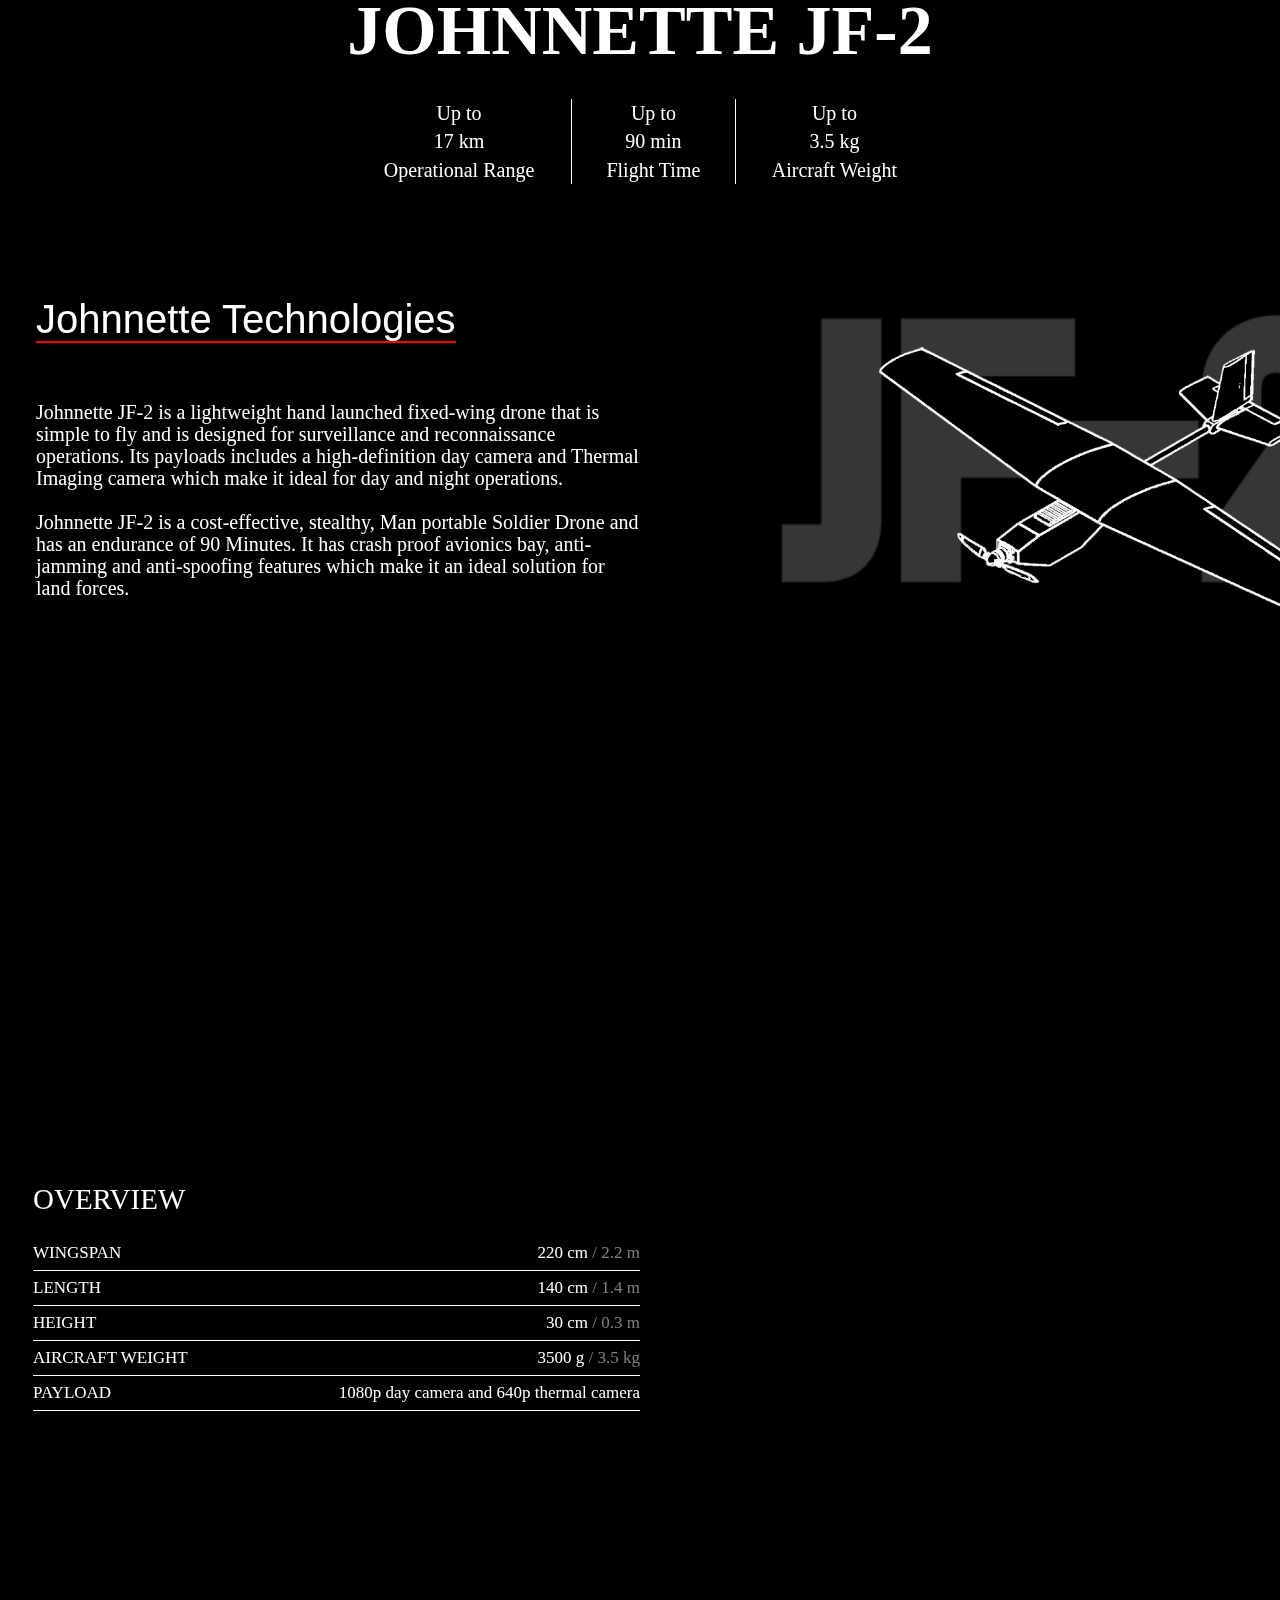
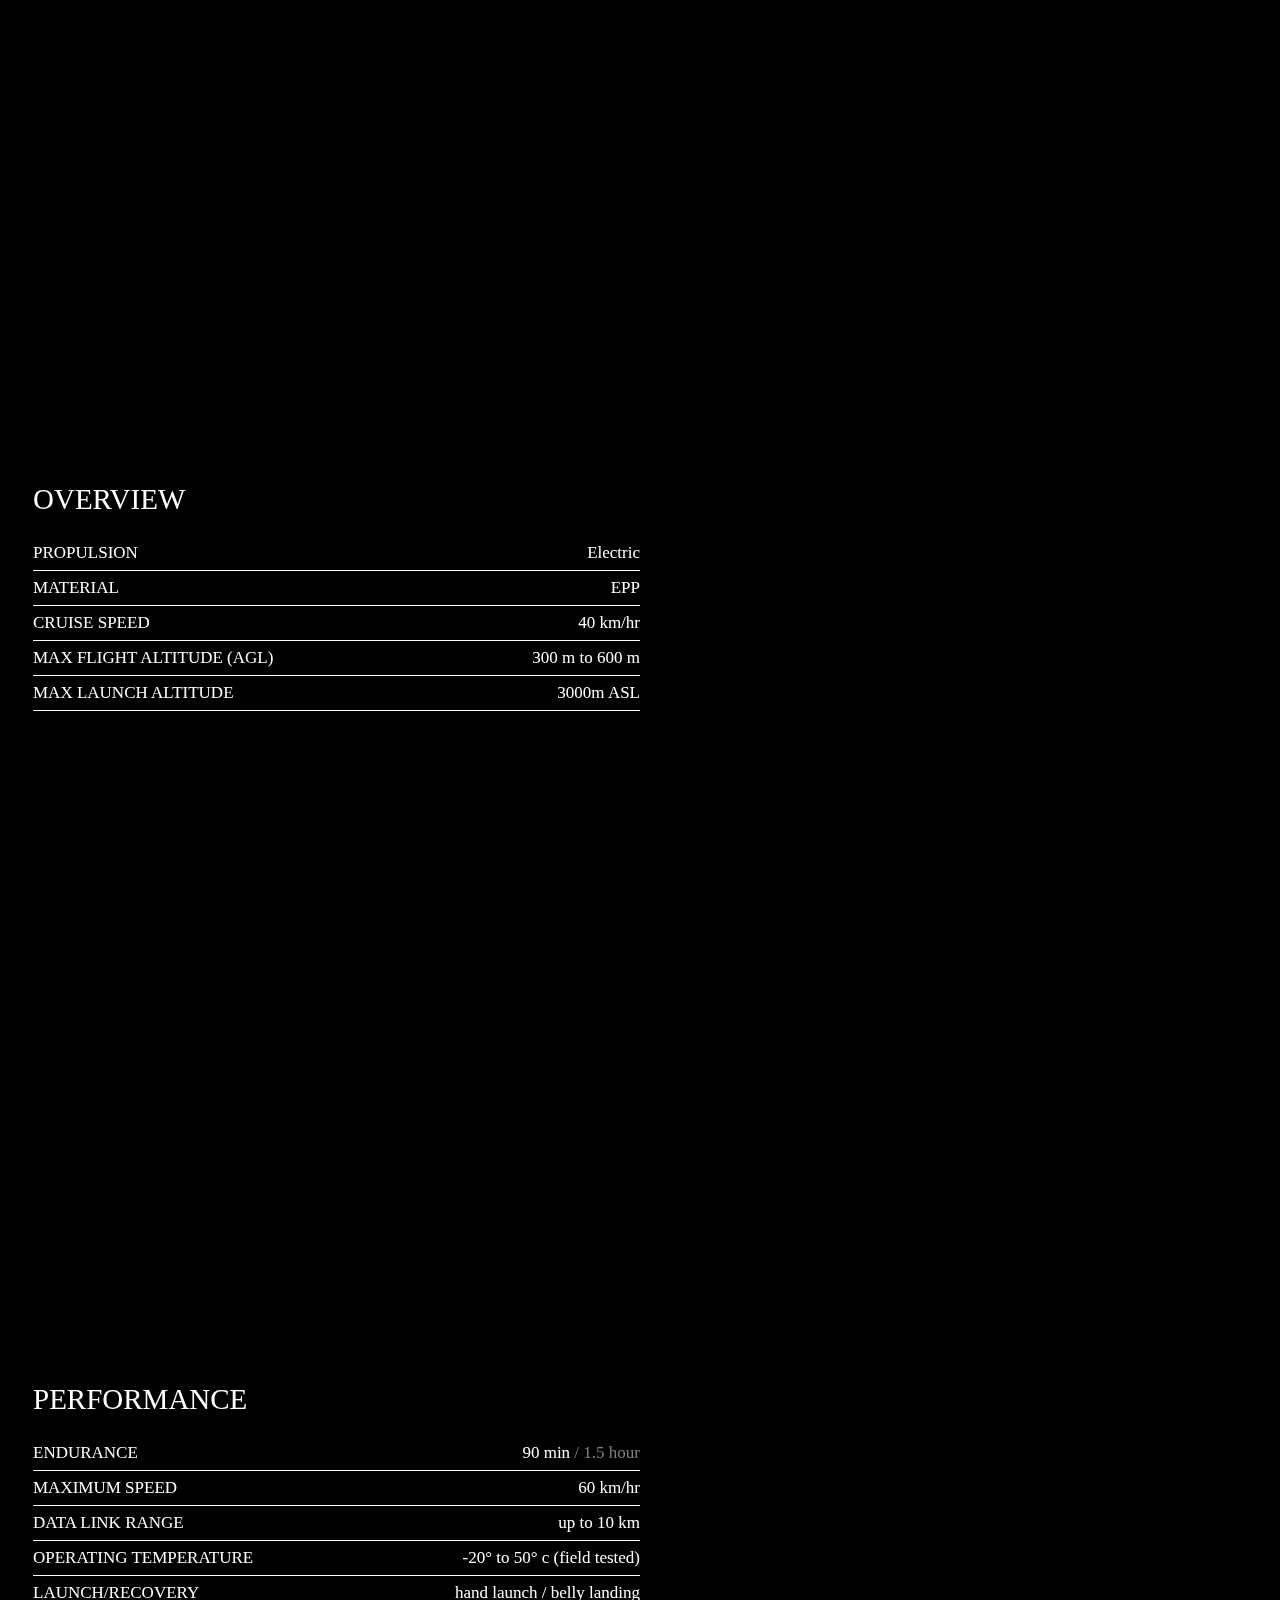
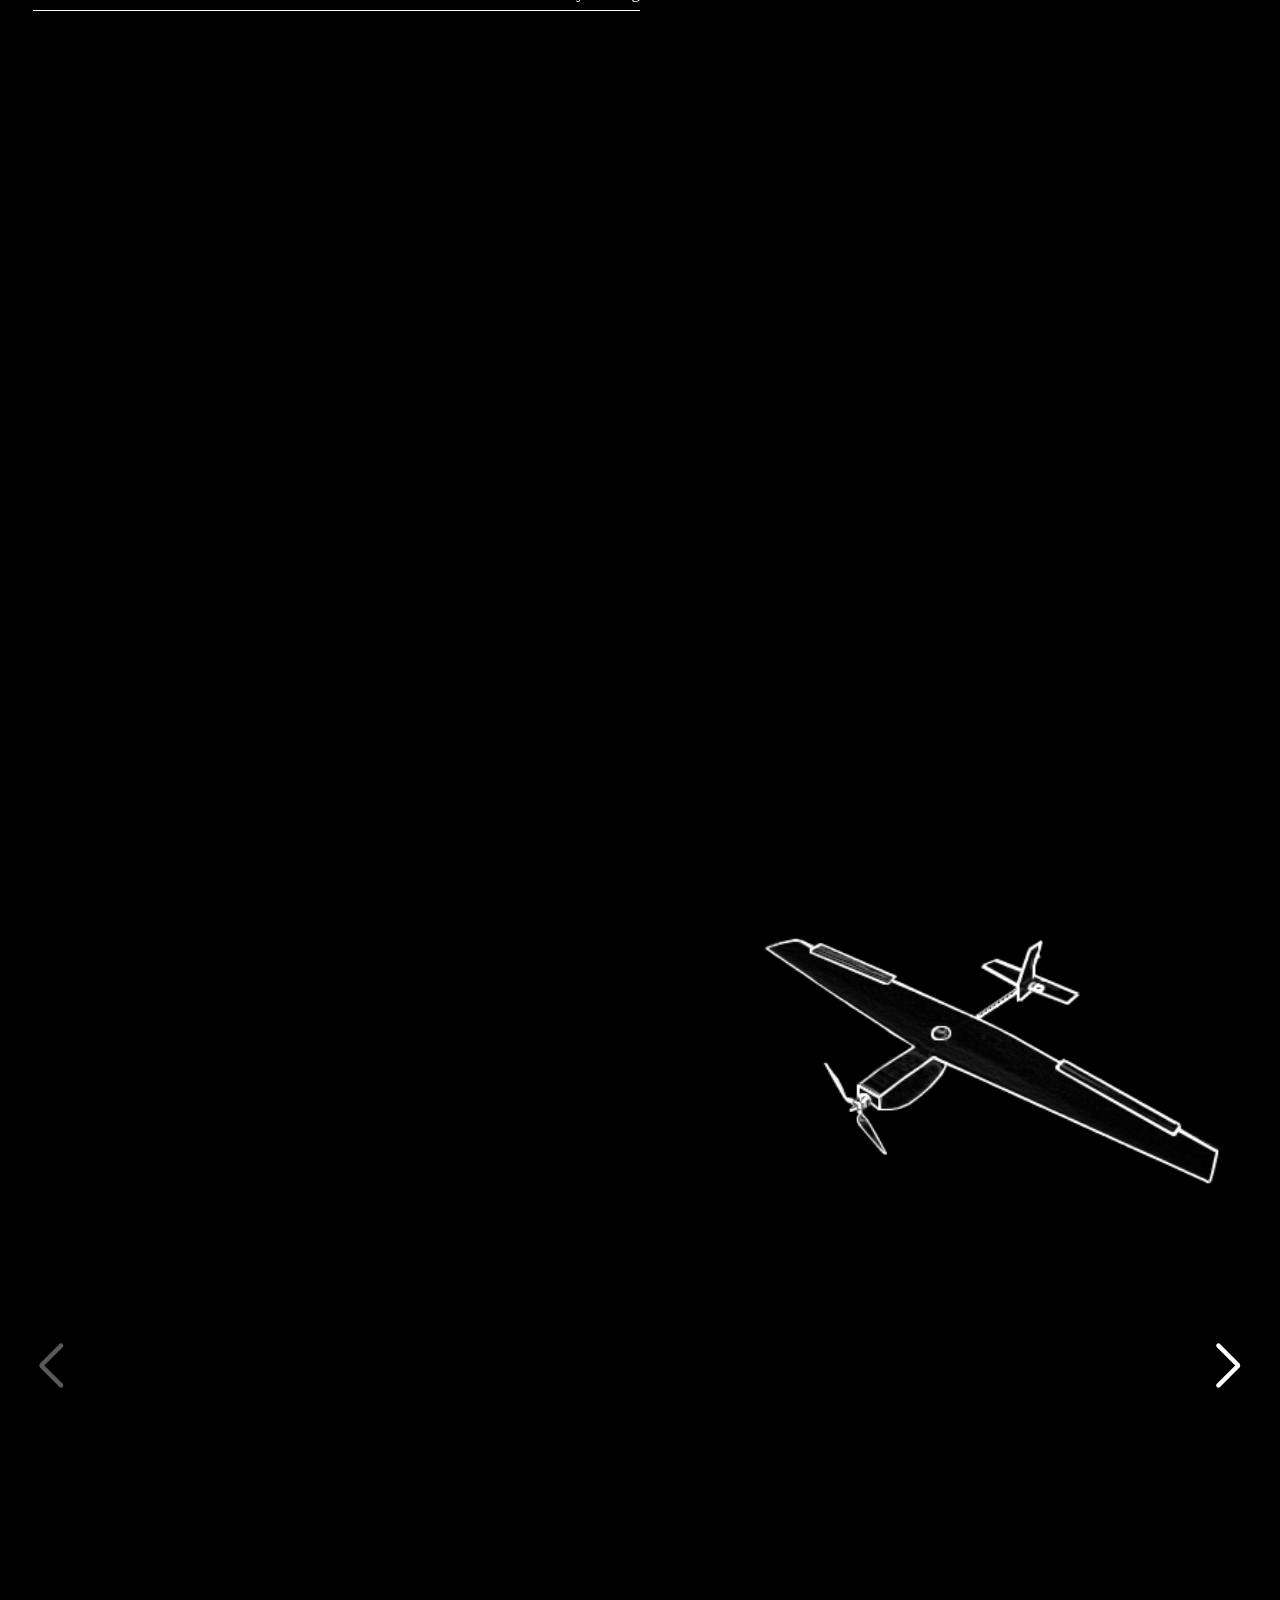
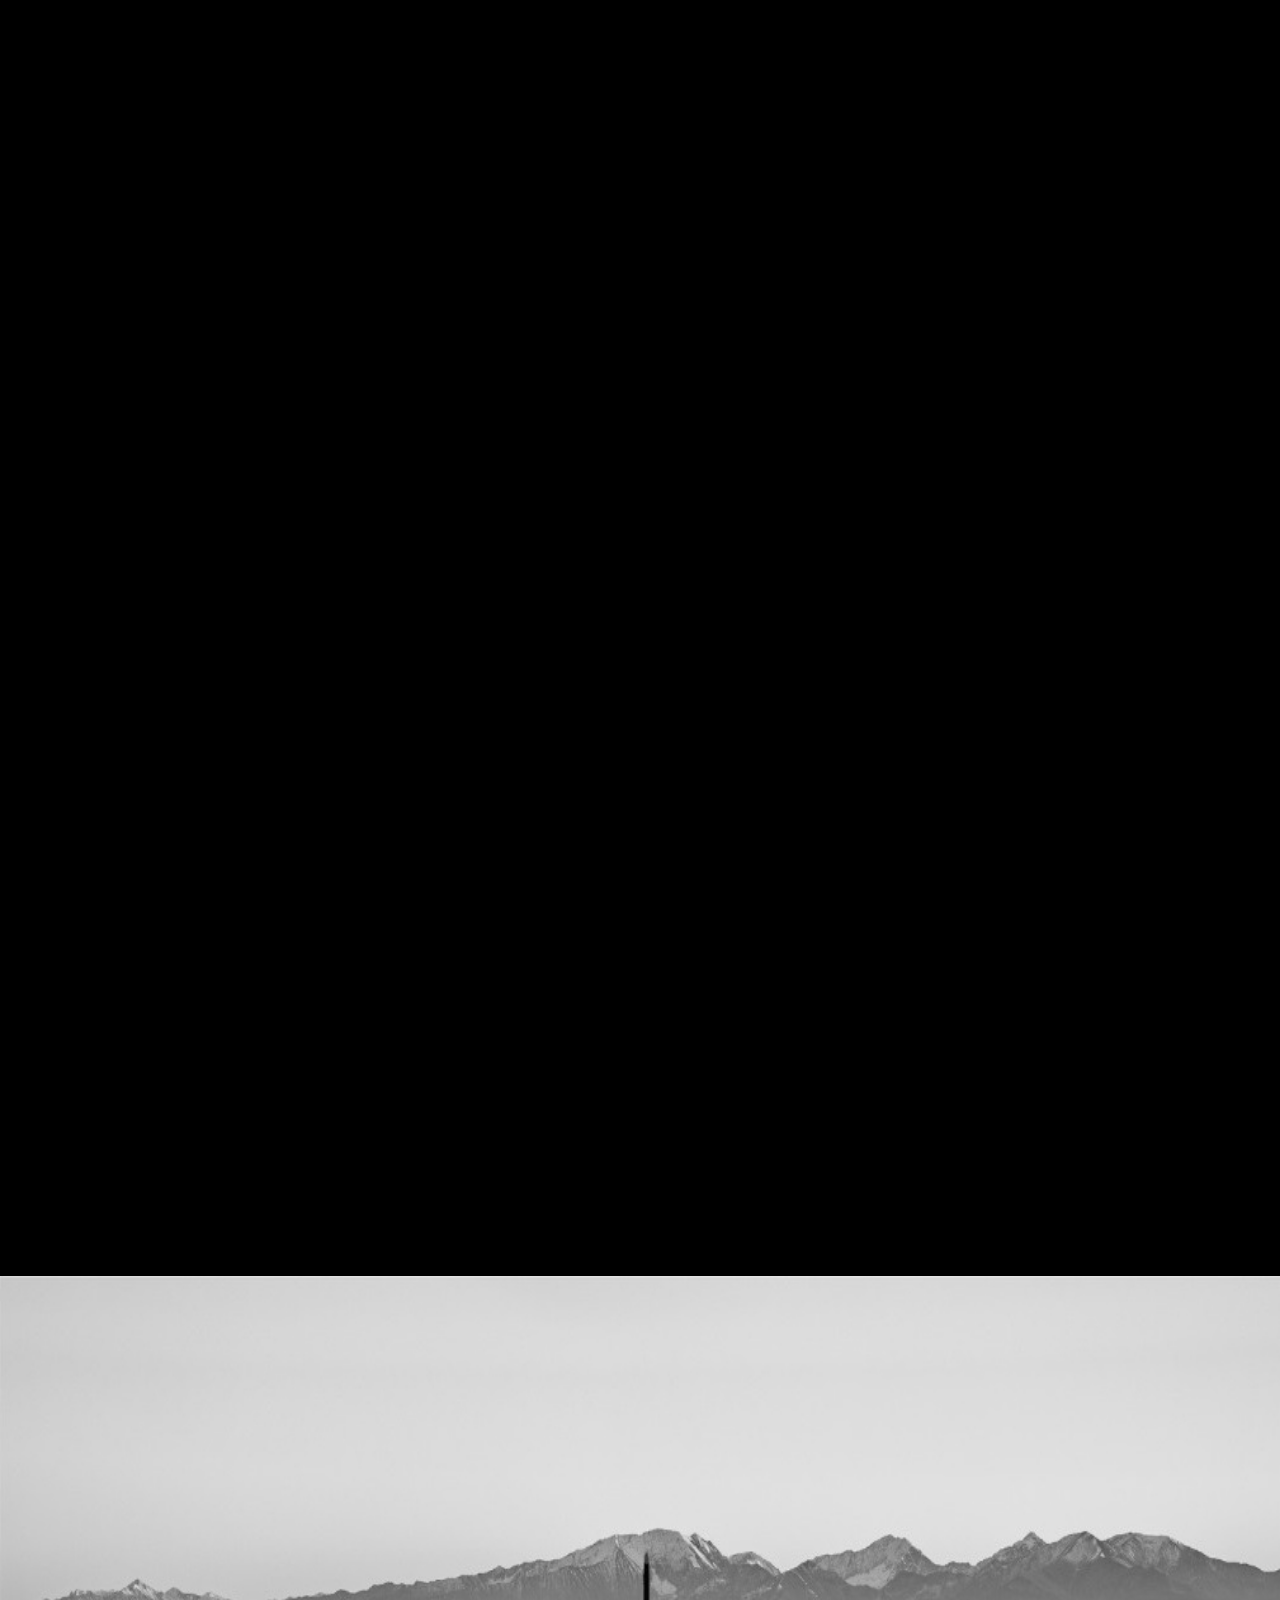
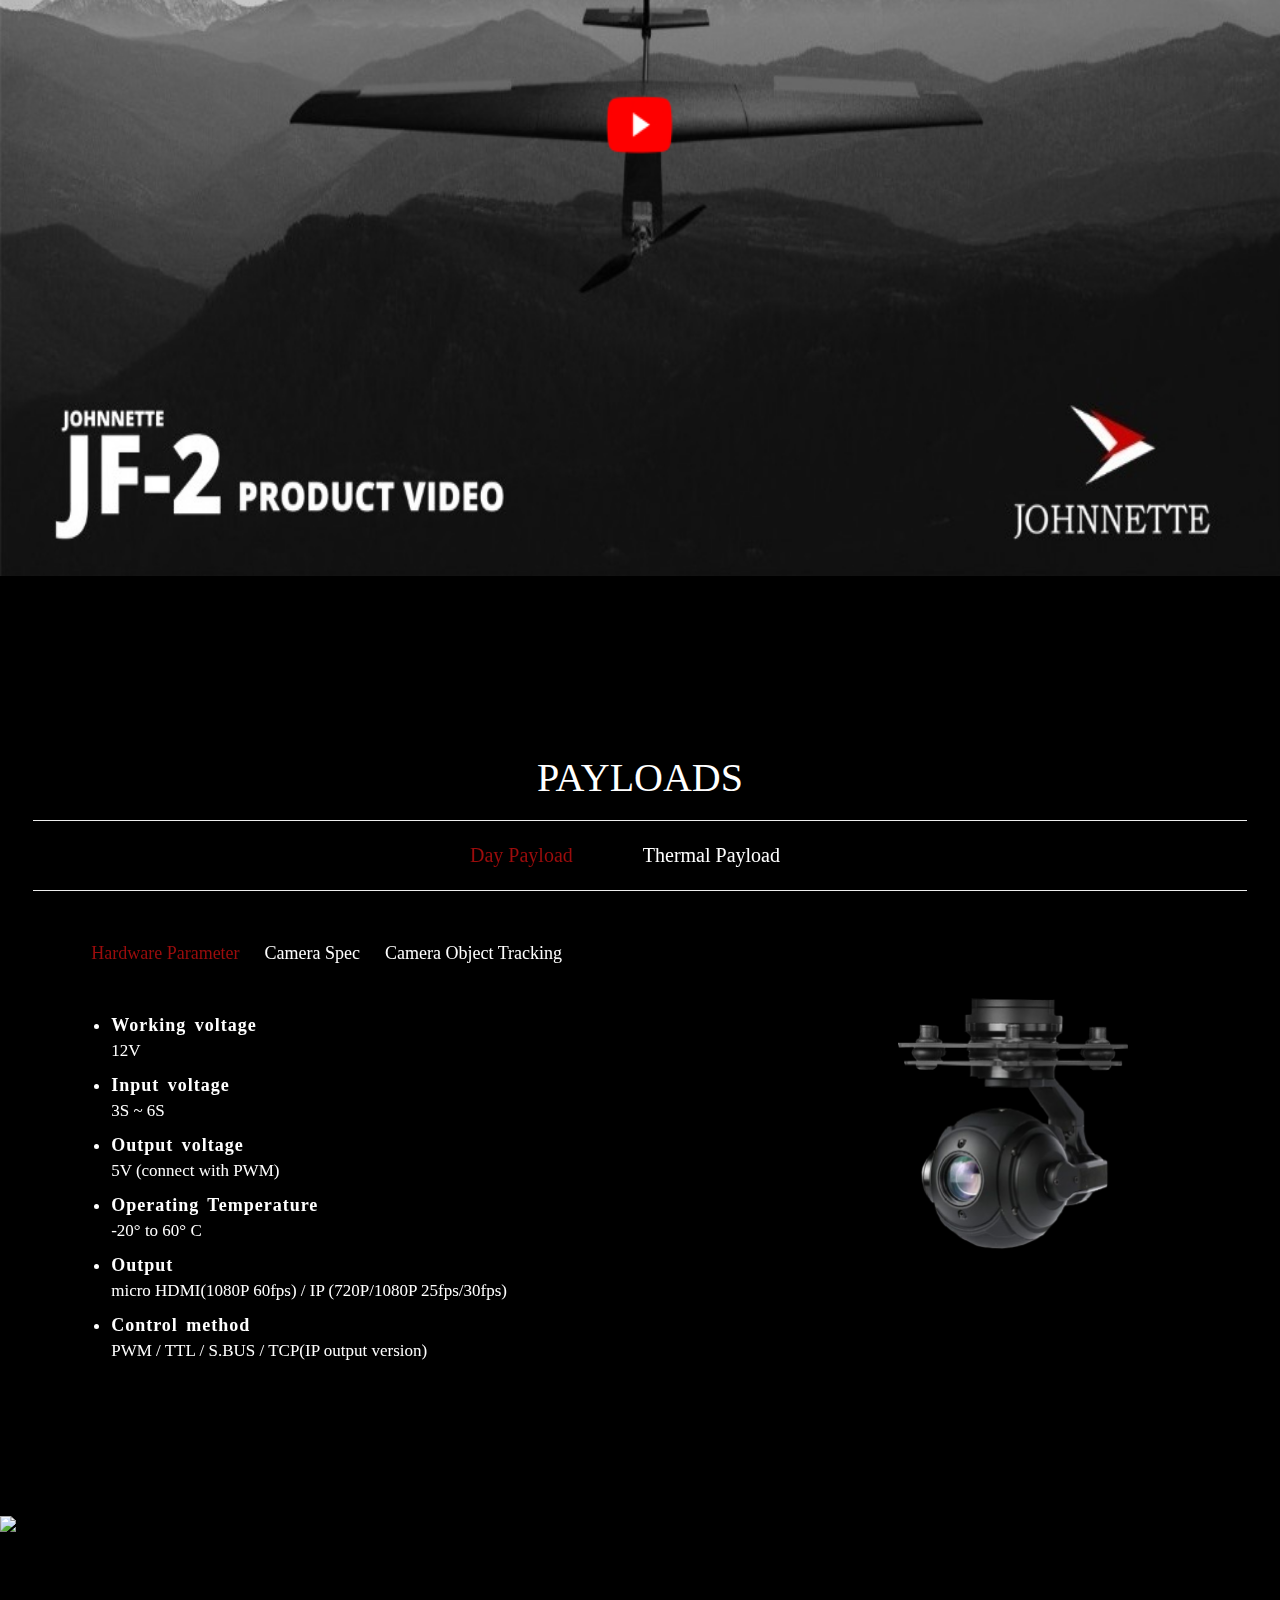
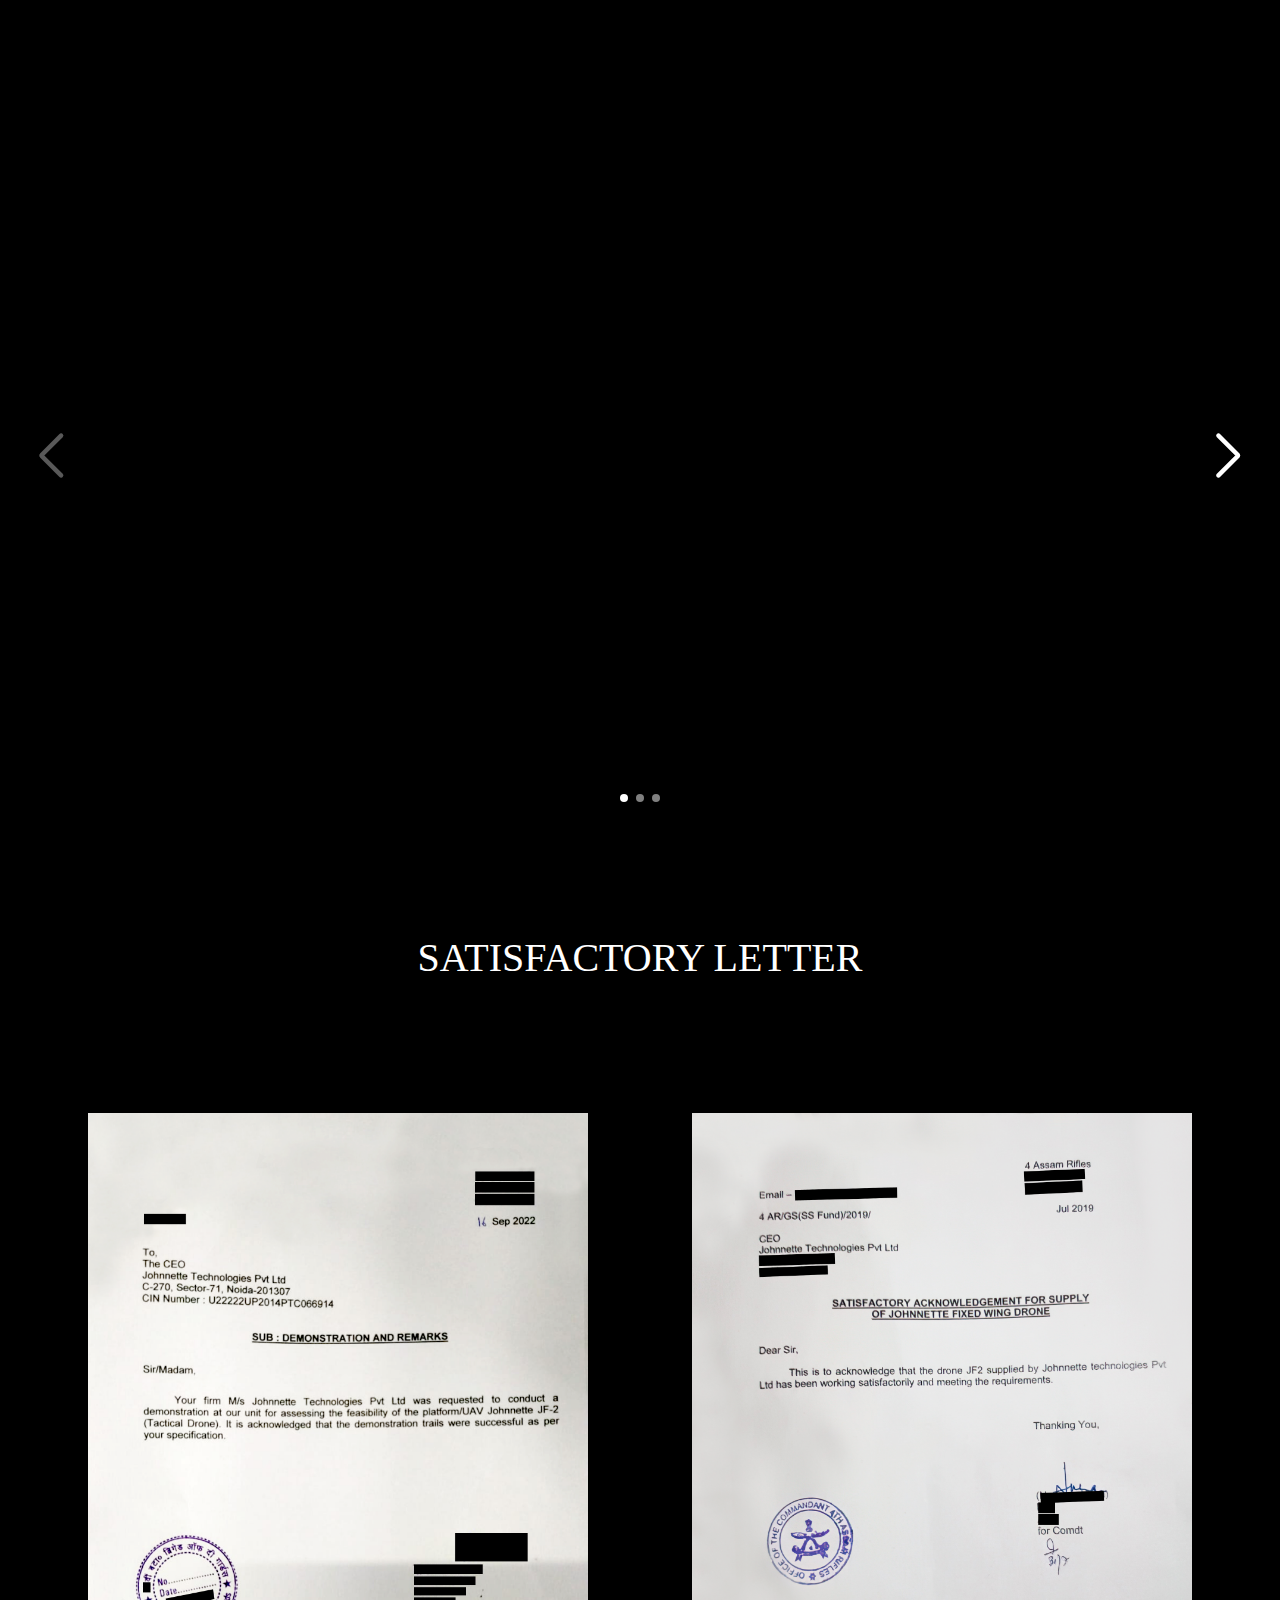
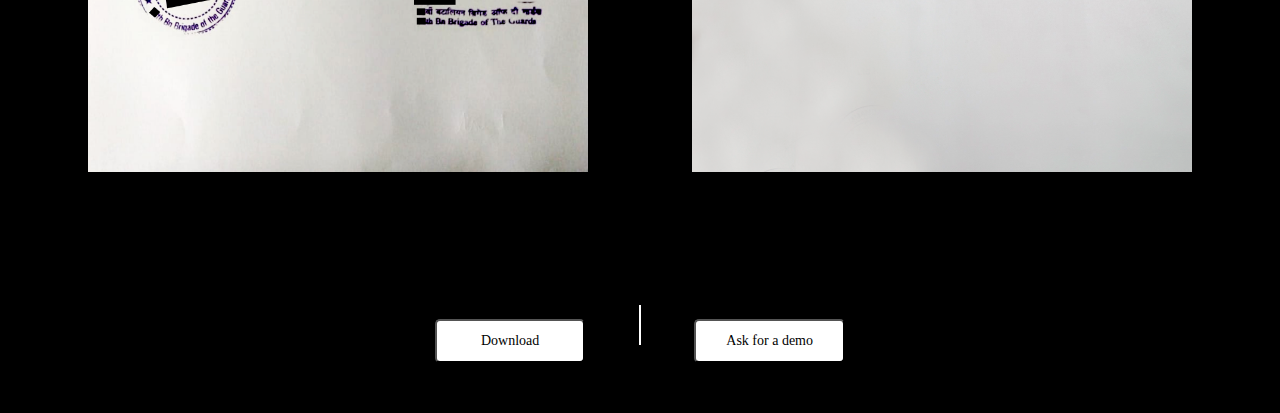
==== index.html @ 4336cba9 "Add files via upload" ====
<!DOCTYPE html>
<html lang="en">

<head>

    <!-- Google tag (gtag.js) -->
    <script async src="https://www.googletagmanager.com/gtag/js?id=UA-248379699-1"></script>
    <script>
        window.dataLayer = window.dataLayer || [];

        function gtag() {
            dataLayer.push(arguments);
        }
        gtag('js', new Date());

        gtag('config', 'UA-248379699-1');
    </script>


    <meta charset="UTF-8">
    <meta http-equiv="X-UA-Compatible" content="IE=edge">
    <meta name="viewport" content="width=device-width, initial-scale=1.0">
    <title>JOHNNETTE JF-2 | Johnnette Technologies</title>
    <meta name="keywords" content="unmanned aerial vehicle, johnnette jf-2, drones, fixed-wing drone, tharmal camera drone, day-night camera drone, long range drone, surveillance and mapping drone, reliable and high quality drones at low cost, drone, Defence, drone for Defence">
    <meta name="description" content="johnnette Technologies manufacturer, unmanned aerial vehicle, fixed-wing drone, mapping drone, surveillance drone, reconnaissance missions, reliable and high quality drones at lower cost that depend on rapid deployment and pinpoint manoeuvrability, its a lightweight drone and simple to operate">
    <link rel="icon" href="img/logo/logo.webp">

    <link href="http://fonts.cdnfonts.com/css/d-din" rel="stylesheet">

    <!-- font awesome cdn link -->
    <!-- fa5-$-css  -->
    <link rel="stylesheet" href="https://use.fontawesome.com/releases/v5.1.1/css/all.css" integrity="sha384-O8whS3fhG2OnA5Kas0Y9l3cfpmYjapjI0E4theH4iuMD+pLhbf6JI0jIMfYcK3yZ" crossorigin="anonymous">

    <!-- CSS only -->
    <link href="https://cdn.jsdelivr.net/npm/bootstrap@5.1.3/dist/css/bootstrap.min.css" rel="stylesheet" integrity="sha384-1BmE4kWBq78iYhFldvKuhfTAU6auU8tT94WrHftjDbrCEXSU1oBoqyl2QvZ6jIW3" crossorigin="anonymous">

    <!-- Latest compiled and minified CSS -->
    <link rel="stylesheet" href="https://maxcdn.bootstrapcdn.com/bootstrap/3.3.7/css/bootstrap.min.css" integrity="sha384-BVYiiSIFeK1dGmJRAkycuHAHRg32OmUcww7on3RYdg4Va+PmSTsz/K68vbdEjh4u" crossorigin="anonymous">

    <!-- Link Swiper's CSS -->
    <link rel="stylesheet" href="https://unpkg.com/swiper/swiper-bundle.min.css" />

    <!-- custom css file link -->
    <link rel="stylesheet" href="css/jf2.css">
    <link rel="stylesheet" href="css/header-footer.css">
    <link rel="stylesheet" href="css/contact-form.css">

    <!-- to link header footer -->
    <script src="https://code.jquery.com/jquery-3.3.1.js" integrity="sha256-2Kok7MbOyxpgUVvAk/HJ2jigOSYS2auK4Pfzbm7uH60=" crossorigin="anonymous">
    </script>
    <script>
        $(function() {
            $("#animation").load("jf2-animation/jf2-animation.html")
        });
    </script>
    <!-- <script>
        $(function() {
            $("#header").load("header.html");
            $("#footer").load("footer.html");
        });
    </script> -->

    <!-- Global css for whole page -->
    <style>
        @font-face {
            font-family: "d-din";
            src: url("fonts/D-DIN-Bold.otf");
            src: url("fonts/D-DIN-Italic.otf");
            src: url("fonts/D-DINExp.otf");
            src: url("fonts/D-DINCondensed.otf");
            src: url("fonts/D-DINCondensed-Bold.otf");
            src: url("fonts/D-DINExp-Italic.otf");
            src: url("fonts/D-DIN.otf");
        }
        
        * {
            font-family: 'D-DIN Condensed', sans-serif;
            font-family: 'D-DIN Exp', sans-serif;
            font-family: 'D-DIN', sans-serif;
            font-family: d-din;
        }
    </style>

</head>

<body style="background-color: black;">

    <!--== header link ==-->
    <!-- <div id="header"></div> -->

    <!-- <header class="header show">
        <div class="header_background"></div>
        <div class="inner_header">
            <div id="logo">
                <a href="index.html" class="logo"><img src="img/logo/logo.png" alt="Johnnette Technologies" id="logo-image"></a>
            </div>
            <nav id="navbar1" class="navbar">
                <ul>
                    <li><a class="nav_link" href="jf5.html">JF-5</a></li>
                    <li><a class="nav_link" href="jf2.html">JF-2</a></li>
                    <li><a class="nav_link" href="jm1.html">JM-1</a></li>
                </ul>
            </nav>
            <div class="icons">
                <li style=" margin-top: 13px; margin-right: 30px; z-index: 100; list-style: none;"><a class="nav_link" href="https://www.johnnettestore.com" style="color: white; font-size: 15px;" target="_blank">SHOP</a></li>
                <i class="fas fa-bars" style="width: 10px;" id="menu-bar"></i>
            </div>
        </div>
        <div id="other-informations">
            <nav class="navbar2">
                <ul>
                    <li><a href="jf5.html">JOHNNETTE JF-5</a></li>
                    <li><a href="jf2.html">Johnnette JF-2</a></li>
                    <li><a href="jm1.html">JOHNNETTE JM-1</a></li>
                    <li><a href="drone-training.html">Training</a></li>
                    <li><a href="about.html">About</a></li>
                    <li><a href="blog/blog.html">Blogs</a></li>
                    <li><a href="career.html">Career</a></li>
                    <li><a href="contact.html">Contact</a></li>
                    <li><a href="contact.html#global_reach">Global Reach</a></li>
                    <li><a href="news.html">News and Media</a></li>
                    <li><a href="accolades-and-certifications.html">Accolades and Certifications</a></li>
                    <li><a href="accolades-and-certifications.html#letters">SATISFACTORY LETTERS</a></li>
                </ul>
            </nav>
        </div>
    </header> -->


    <!--== main content start ==-->

    <!--==xxxxxxxxx banner start xxxxxxxxx==-->
    <section style="position:relative; z-index:7888; background: black;">
        <div class="head_banner">
            <video id="background-video" autoplay loop muted poster="#">
                <source src="img/jf2/final/JF2_Clip.mp4" type="video/mp4">
            </video>
            <div class="banner_text">
                <div style="display: flex; flex-direction: column; justify-content: center; align-items: center;">
                    <h1>Johnnette JF-2</h1>
                    <br>
                    <table style="border: none !important;">
                        <thead>
                            <tr style="font-size: 20px">
                                <th style="text-align: center; font-weight: normal; text-transform: none !important;" class="upto">Up to</th>
                                <th style="border-left: 1px solid white; border-right: 1px solid white; text-align: center; font-weight: normal; text-transform: none !important;" class="upto">Up to</th>
                                <th style="text-align: center; font-weight: normal;" class="upto">Up to</th>
                            </tr>
                            <tr style="font-size: 20px">
                                <th style="text-align: center; font-weight: normal; text-transform: none !important;" class="upto_value">17 km</th>
                                <th style="border-left: 1px solid white; border-right: 1px solid white; text-align: center; font-weight: normal; text-transform: none !important;" class="upto_value">90 min</th>
                                <th style="text-align: center; font-weight: normal; text-transform: none !important;" class="upto_value">3.5 kg</th>
                            </tr>
                            <tr style="font-size: 20px">
                                <th style="text-align: center; font-weight: normal; padding: 0 30px; text-transform: none !important;" class="upto">Operational Range</th>
                                <th style="border-left: 1px solid white; border-right: 1px solid white; text-align: center; font-weight: normal; padding: 0 30px; text-transform: none !important;" class="upto">Flight Time</th>
                                <th style="text-align: center; font-weight: normal; padding: 0 30px; text-transform: none !important;" class="upto">Aircraft Weight</th>
                            </tr>
                        </thead>
                    </table>
                </div>
            </div>
        </div>
    </section>
    <!--==xxxxxxxxx banner end xxxxxxxxx==-->

    
    <!-- ================== roll over effect start ======================= -->
    <div class="container-roll-over" style="position: relative; z-index: 5;">
        <h2 class="head-roll hide-text">Johnnette Technologies</h2>
        <!--===================  image1 div starts =========================== -->
        <div class="bgimg-1">
          <div class="left1">
            <p class="johnnette-text1">
                Johnnette JF-2 is a lightweight hand launched fixed-wing drone that is simple to fly and is designed for surveillance and reconnaissance operations. 
                Its payloads includes a high-definition day camera and Thermal Imaging camera which make it ideal for day and night operations.
                <br>
                <br>
                Johnnette JF-2 is a cost-effective, stealthy, Man portable Soldier Drone and has an endurance of 90 Minutes. 
                It has crash proof avionics bay, anti-jamming and anti-spoofing features which make it an ideal solution for land forces.
            </p>
          </div>
          <div class="right"></div>
        </div>
        <!--===================  image1 div ends =========================== -->

        <!--===================  image2 div starts =========================== -->

        <div class="bgimg-2">
            <div class="left2">
                <div class="swiper-slide table_1">
                    <div class="row">
                        <div class="col-md-10 column1">
                            <div class="table_holder bg-image-holder" style="width: 100%;" >
                                <table>
                                    <div class="th">
                                        <h3>
                                            OVERVIEW
                                        </h3>
                                    </div>
                                    <tbody>
                                        <tr class="trow">
                                            <td class="property">Wingspan</td>
                                            <td class="value">220 cm <span class="g_color">/ 2.2 m</span>
                                            </td>
                                        </tr>
                                        <tr class="trow">
                                            <td class="property">Length</td>
                                            <td class="value">140 cm <span class="g_color">/ 1.4 m</span>
                                        </tr>
                                        <tr class="trow">
                                            <td class="property">Height</td>
                                            <td class="value">30 cm <span class="g_color">/ 0.3 m</span>
                                        </tr>
                                        <tr class="trow">
                                            <td class="property">Aircraft Weight</td>
                                            <td class="value">3500 g <span class="g_color">/ 3.5 Kg</span></td>
                                        </tr>
                                        <tr class="trow">
                                            <td class="property">PAYLOAD</td>
                                            <td class="value">1080p Day Camera and 640p Thermal Camera<span class="g_color"></span></td>
                                        </tr>
                                    </tbody>
                                </table>
                            </div>
                        </div>
                    </div>
                </div>
            </div>
            <div class="right"></div>
        </div>
        <!--===================  image2 div ends =========================== -->

        <!--===================  image3 div starts =========================== -->
        <div class="bgimg-3">
            <div class="left3">
                <div class="swiper-slide table_1">
                    <div class="row">
                        <div class="col-md-10 column1">
                            <div class="table_holder bg-image-holder" style="width: 100%;">
                                <table>
                                    <div class="th">
                                        <h3>
                                            OVERVIEW
                                        </h3>
                                    </div>
                                    <tbody>
                                        <tr class="trow">
                                            <td class="property">Propulsion</td>
                                            <td class="value"><span style="text-transform:capitalize;">Electric</span></td>
                                        </tr>
                                        <tr class="trow">
                                            <td class="property">Material</td>
                                            <td class="value"><span style="text-transform:uppercase;">EPP</span></td>
                                        </tr>
                                        <tr class="trow">
                                            <td class="property">Cruise Speed</td>
                                            <td class="value">40 km/hr</td>
                                        </tr>
                                        <tr class="trow">
                                            <td class="property">Max Flight Altitude (AGL)</td>
                                            <td class="value">300 m to 600 m</td>
                                        </tr>
                                        <tr class="trow">
                                            <td class="property">Max Launch Altitude</td>
                                            <td class="value">3000m <span style="text-transform:uppercase;">ASL</span></td>
                                        </tr>
                                    </tbody>
                                </table>
                            </div>
                        </div>
                    </div>
                </div>
            </div>
            <div class="right"></div>
        </div>
        <!--===================  image3 div ends ============================= -->

        <!--===================  image4 div starts =========================== -->
        <div class="bgimg-4">
            <div class="left4">
                <div class="swiper-slide table_2">
                    <div class="row" >
                        <div class="col-md-10 column1">
                            <div class="table_holder bg-image-holder" style="width: 100%;">
                                <table>
                                    <div class="th">
                                        <h3>
                                            PERFORMANCE
                                        </h3>
                                    </div>
                                    <tbody>
                                        <tr class="trow">
                                            <td class="property">Endurance</td>
                                            <td class="value">90 min <span class="g_color">/ 1.5 Hour</span></td>
                                        </tr>
                                        <tr class="trow">
                                            <td class="property">Maximum Speed </td>
                                            <td class="value">60 km/hr<span class="g_color"></span></td>
                                        </tr>
                                        <tr class="trow">
                                            <td class="property">Data Link Range</td>
                                            <td class="value">Up to 10 km </td>
                                        </tr>
                                        <tr class="trow">
                                            <td class="property">Operating Temperature</td>
                                            <td class="value">-20° to 50° C (Field Tested)<span class="g_color"></span>
                                            </td>
                                        </tr>
                                        <tr class="trow">
                                            <td class="property">Launch/Recovery</td>
                                            <td class="value">Hand Launch / Belly Landing<span class="g_color"></span></td>
                                        </tr>
                                    </tbody>
                                </table>
                            </div>
                        </div>
                    </div>
                </div>
            </div>
            <div class="right"></div>
        </div>
        <!--===================  image4 div ends =========================== -->
    </div>
    <!-- ================== roll over effect end ======================= -->



<!-- ===============================  javascript for roll over effect ================================== -->
<script>
    function handleScreenSize_4000(x) {
        if (x.matches) { 
            let distanceFromHeadRollVH;
            if(window.innerWidth > 2000)
            {
                distanceFromHeadRollVH = 13;
            }
            else if (window.innerWidth < 2000 && window.innerWidth >= 1024)
            {
               distanceFromHeadRollVH = 26.5;
               console.log("inner-width",window.innerWidth)
            }
            else if(window.innerWidth < 1024)
            {
                distanceFromHeadRollVH = 34;
            }

            console.log("outer-width",window.outerWidth)
    

            const left2Element = document.querySelector(".left2");
            const left3Element = document.querySelector(".left3");
            const left4Element = document.querySelector(".left4");
            const headRollElement = document.querySelector(".head-roll");
    
            // Scroll position calculation
            const scrollPositionToChange2 = getOffsetTop(left2Element) - distanceFromHeadRollVH;
            const scrollPositionToChange3 = getOffsetTop(left3Element) - distanceFromHeadRollVH;
            const scrollPositionToChange4 = getOffsetTop(left4Element) - distanceFromHeadRollVH;

            console.log("scrollPositionToChange2",scrollPositionToChange2)
            console.log("scrollPositionToChange3",scrollPositionToChange3)
            console.log("scrollPositionToChange4",scrollPositionToChange4)
    
            // It handle every elements scroll position
            const handleScroll = (element, scrollPositionToChange) => {
                window.addEventListener("scroll", () => {
                    const scrollPosition = window.scrollY;
                    if (scrollPosition >= scrollPositionToChange) {
                        element.style.position = "fixed";
                        element.style.top = `${distanceFromHeadRollVH}vh`;
                    } else {
                        element.style.position = "relative";
                        element.style.top = `${distanceFromHeadRollVH}vh`;
                    }
                });
            };
    
            // Attach scroll event handlers to each element
            handleScroll(left2Element, scrollPositionToChange2);
            handleScroll(left3Element, scrollPositionToChange3);
            handleScroll(left4Element, scrollPositionToChange4);
        }
    }
    
    // set Offset top helper function
    function getOffsetTop(element) {
        let offsetTop = 0;
        while (element) {
            offsetTop += element.offsetTop;
            element = element.offsetParent;
        }
        return offsetTop;
    }
    
    var mediaQuery4000px = window.matchMedia("(max-width: 4000px)");

    mediaQuery4000px.addListener(handleScreenSize_4000);
    
    // for initial check of Media query 
    handleScreenSize_4000(mediaQuery4000px);
    
    
</script>

<!-- ===============================  javascript ends for roll over effect ================================== -->

<!--== product slider ==-->
<!--==  image slider ==-->
<div class="main_box" style="background:black; position: relative; z-index:78">
    <div class="main_box_img">
        <div class="image_holder">
            <div class="background_img">
                <div class="b temp_background">
                </div>
                <div class="c slide_container">
                    <div class="swiper mySwiper">
                        <div class="swiper-wrapper">
                            <div class="swiper-slide h_slide3">
                                <div class="row">
                                    <div class="col-md-6 column1">
                                        <div class="table_holder mediaquery-table" style="width: 100%; padding-left: 135px;">
                                            <div class="th">
                                                <h3>
                                                    FEATURES
                                                </h3>
                                            </div>
                                            <div class="list_holder"><br>
                                                <dl>
                                                    <dt style="display: list-item; list-style-type: disc;">Communication</dt>
                                                    <dd>HD Live Video Stream with Realtime data link</dd>
                                                    <dt style="display: list-item; list-style-type: disc;">Payload Options</dt>
                                                    <dd>Gimballed 1080p Day Camera with 10x Zoom 640p Thermal Camera with 4x digital zoom (Swappable Day and Night payload)</dd>
                                                    <dt style="display: list-item; list-style-type: disc;">Failsafe</dt>
                                                    <dd>Return to Home on Low Battery and Communication Loss</dd>
                                                </dl>
                                            </div>
                                        </div>
                                    </div>
                                    <div class="col-md-6 column2"></div>
                                </div>
                            </div>

                            <div class="swiper-slide h_slide3">
                                <div class="row">
                                    <div class="col-md-6 column1">
                                        <div class="table_holder mediaquery-table" style="width: 100%; padding-left:135px;">
                                            <div class="th">
                                                <h3>
                                                    FEATURES
                                                </h3>
                                            </div>
                                            <div class="list_holder"><br>
                                                <dl>
                                                    <dt style="display: list-item; list-style-type: disc;">Flight Modes</dt>
                                                    <dd>Assisted and Autonomous</dd>
                                                    <dt style="display: list-item; list-style-type: disc;">Intelligent Ground Control Station</dt>
                                                    <dd>MIL Grade Ruggedized Laptop</dd>
                                                    <dt style="display: list-item; list-style-type: disc;">Software</dt>
                                                    <dd>Johnnette GCS (Closed Source)</dd>
                                                </dl>
                                            </div>
                                        </div>
                                    </div>
                                    <div class="col-md-6 column2"></div>
                                </div>
                            </div>

                            <div class="swiper-slide h_slide4 h_last">
                                <div class="row">
                                    <div class="col-md-6 column1">
                                        <div class="table_holder mediaquery-table" style="width: 100%; padding-left:135px;">
                                            <table>
                                                <div class="th">
                                                    <h3>
                                                        ADVANTAGES
                                                    </h3>
                                                </div>
                                                <div class="applications"> <br>
                                                    <p style="display: list-item; list-style-type: disc;">
                                                        Rugged for extended, reliable use in harsh environments
                                                    </p>
                                                    <p style="display: list-item; list-style-type: disc;">
                                                        Backpackable, lightweight & hand-launched
                                                    </p>
                                                    <p style="display: list-item; list-style-type: disc;">
                                                        Indigenous Content: &nbsp; 80%
                                                    </p>
                                                    <p style="display: list-item; list-style-type: disc;">
                                                        Crashproof for Avionics and Payloads
                                                    </p>
                                                </div>
                                            </table>
                                        </div>
                                    </div>
                                    <div class="col-md-6 column2"></div>
                                </div>
                            </div>


                        </div>
                    </div>
                    <div class="swiper-button-next target-btn"></div>
                    <div class="swiper-button-prev target-btn"></div>
                    <div class="swiper-pagination target-btn"></div>
                </div>
            </div>
        </div>
    </div>
<!-- ========================== JOHNNETTE -TEXT ===================================== 
        <div class=" a bottom_content">
            <div class="bottom_content_position">
                <div class="intro_holder">
                    <div>
                        <p>
                            Johnnette JF-2 is a lightweight hand launched fixed-wing drone that is simple to fly and is designed for surveillance and reconnaissance operations. Its payloads includes a high-definition day camera and Thermal Imaging camera which make it ideal for
                            day and night operations.
                        </p>
                        <br><br>
                        <p>
                            Johnnette JF-2 is a cost-effective, stealthy, Man portable Soldier Drone and has an endurance of 90 Minutes. It has crash proof avionics bay, anti-jamming and anti-spoofing features which make it an ideal solution for land forces.
                        </p>

                    </div>
                </div>
            </div>
        </div>
    </div>-->
    <!--== product slider end ==-->



    <!--================== reder to wireframe image ==================-->
    <div id="animation"></div>
    <!--==========X======= reder to wireframe image ==========X=======-->


    <!--======================= video =======================-->
    <div class="image-container" id="load-video">
        <img src="img/jf2/final/jf2-thumbnail.jpg" style="height: 100vh; width: 100%;" alt="jf2 product video">
    </div>
    <div id="play-video" style="display: relative; display:none;">
        <div class="video-container" style=" background: black; height: 100vh; width: 100%; position: fixed; top:0; left: 0;">
            <video id="my-video" style="height: 100vh; width: 100%;" controls controlsList="nodownload">
                <source id="mp4"  src="video/jf2/jf2.mp4" type="video/mp4">
            </video>
        </div>
    </div>
    <div id="close-video" class="fas fa-times" style="display: none; font-size: 25px; color: white; position: fixed; top: 40px; right: 40px;"></div>

    <style>
        .image-container {
            margin-top: 70px;
            margin-bottom: 130px;
        }
        
        @media only screen and (max-width: 913px) and (min-width: 768px) and (max-height: 1369px) and (min-height: 1024px) {
            .image-container {
                margin-top: 50px;
                margin-bottom: 40px;
            }
            .image-container img {
                height: 100%!important;
                width: 100%!important;
            }
        }
        
        @media screen and (max-width: 820px) and (min-width: 819px) and (max-height: 1180px) and (min-height: 1179px) {
            .image-container {
                margin-top: 50px;
                margin-bottom: 40px;
            }
            .image-container img {
                height: 100%!important;
                width: 100%!important;
            }
        }
        
        @media screen and (max-width:768px) {
            .image-container {
                margin-top: 40px;
                margin-bottom: 30px;
            }
            .image-container img {
                height: 100%!important;
                width: 100%!important;
            }
        }
    </style>
    <!--============x========== video ===========x===========-->


    <div id="payload-image-container" style="background-color: black;">

        <!-- ================= pay-load ================== -->
        <div id="payload-image-container">
            <!-- ================= pay-load ================== -->
            <style>
                #payload2,
                #payload3,
                #payload4 {
                    display: none;
                }
                
                #btn1 {
                    color: rgb(156, 12, 12);
                }
                
                #btn2,
                #btn3 {
                    color: white;
                }
                
                #btn1,
                #btn2 {
                    margin-right: 70px;
                }
                
                #btn1,
                #btn2,
                #btn3 {
                    z-index: 10000 !important;
                    font-size: 20px;
                    cursor: pointer;
                }
            </style>
            <style>
                #operations {
                    margin-bottom: 132px;
                }
                
                @media screen and (max-width:1680px) {
                    #operations {
                        margin-bottom: 133px;
                    }
                }
                
                @media screen and (max-width:1024px) {
                    #operations {
                        margin-bottom: 107px;
                    }
                }
                
                #applications,
                #applications2 {
                    display: none;
                }
                
                #vidar1 {
                    color: rgb(156, 12, 12);
                }
                
                #vidar1,
                #vidar2 {
                    cursor: pointer;
                }
            </style>
            <style>
                #multi-sensor,
                #digital-sensor {
                    display: none;
                }
                
                #wescam1 {
                    color: rgb(156, 12, 12);
                }
                
                @media screen and (max-width:768px) {
                    #wescam3 {
                        display: none;
                    }
                }
                
                #wescam1,
                #wescam2,
                #wescam3 {
                    cursor: pointer;
                }
                
                #lidar {
                    display: none;
                }
                
                #ewbtn {
                    color: rgb(156, 12, 12);
                }
            </style>
            <style>
                #payload-heading {
                    text-align: center;
                    color: white;
                    font-size: 40px;
                    padding: 50px 0 10px 0;
                }
                
                #payload-options {
                    display: flex;
                    justify-content: center;
                    align-items: center;
                    padding-bottom: 10px;
                    padding-top: 20px;
                }
                
                #payload-options ul {
                    display: flex;
                    list-style: none;
                    align-items: center;
                }
                
                .payload .trow_border {
                    border-bottom: 1px solid white;
                    border-bottom: 1px solid white;
                }
                
                .payload .pro,
                .payload .val {
                    border: none;
                    padding: 10px 0px;
                    font-size: 17px;
                }
                
                .payload th {
                    text-align: left;
                    font-size: 17px;
                    text-transform: uppercase;
                    font-weight: normal;
                }
                
                .payload .val {
                    text-align: right;
                }
                
                .payload_column1 {
                    width: 60%;
                }
                
                .payload_column2 {
                    width: 40%;
                }
                
                @media screen and (min-width: 991px) and (max-width: 1440px) {
                    .payload_column1,
                    .payload_column2 {
                        padding: 0 50px !important;
                    }
                }
                
                @media screen and (max-width: 1024px) and (min-width: 1000px) {
                    #payload3 .payload_column1 {
                        width: 70%!important;
                    }
                    #payload3 .payload_column2 {
                        width: 30%!important;
                    }
                }
                
                @media screen and (min-width: 768px) {
                    .container {
                        padding: 33px;
                    }
                }
                
                @media screen and (max-width: 767px) {
                    #payload-options {
                        padding-bottom: 15px;
                        padding-top: 15px;
                    }
                    #payload-options ul {
                        margin: 0;
                        padding: 0;
                    }
                    #btn1,
                    #btn2 {
                        margin-right: 50px;
                    }
                    #payload-heading {
                        font-size: 30px!important;
                    }
                    #operations {
                        margin-bottom: 96px;
                    }
                    #applications {
                        margin-bottom: 50px;
                    }
                    @media screen and (max-width: 767px) {
                        #payload2 .payload_column2 .payload_image div img {
                            width: 70%;
                        }
                    }
                    #payload1 .payload_column2 {
                        margin-top: 30px;
                    }
                    .payload_column1 {
                        order: 2;
                    }
                    #payload1 .payload_column1 {
                        order: 2;
                    }
                    .payload_image,
                    .payload_image div {
                        text-align: center !important;
                        width: 250px !important;
                    }
                    .payload_column1,
                    .payload_column2 {
                        width: 100% !important;
                    }
                    .payload_column2 .payload_image div img {
                        width: 70%;
                    }
                }
                
                @media screen and (max-width:500px) {
                    #payload2 .payload_column2 .payload_image div img {
                        width: 95%;
                    }
                    .head_banner {
                        margin-top: 90px;
                    }
                }
            </style>
            <h3 id="payload-heading">PAYLOADS</h3>
            <div class="container" style="width: 100%; margin-top: 0; margin-bottom: 0; padding-top: 0; padding-bottom: 0;">
                <hr style="color: white; margin:0; padding:0;">
            </div>
            <div id="payload-options" class="container">
                <ul>
                    <li id="btn1">Day Payload</li>
                    <li id="btn2">Thermal Payload</li>
                </ul>
            </div>
            <div class="container" style=" width: 100%; margin-top: 0; margin-bottom: 0; padding-top: 0; padding-bottom: 0;">
                <hr style="color: white; margin:0; padding:0;">
            </div>
            <div id="payload1" class="payload-image-container">
                <div class="container" style="max-width: 1600px;  width: 100%;">
                    <div class="row">
                        <div class="col-lg-12" style="color: white;">
                            <div class="row">
                                <div class="col-md-6 payload_column1">
                                    <div class="payload_text" style="width:100%; max-width: 600px;">
                                        <table style="width:100%" class="payload">
                                            <div class="th" style="display: flex; justify-content: left; align-items:center">
                                                <h3 id="wescam1" style="margin-right: 25px; font-size: 18px;">
                                                    Hardware Parameter
                                                </h3>
                                                <h3 id="wescam2" style="margin-right: 25px; font-size: 18px;">
                                                    Camera Spec
                                                </h3>
                                                <h3 id="wescam3" style="margin-right: 25px; font-size: 18px;">
                                                    Camera Object Tracking
                                                </h3>
                                            </div><br>
                                        </table>
                                    </div>
                                </div>
                                <div class="col-md-6 payload_column1">
                                    <div class="payload_text" style="width:100%; max-width: 600px;">
                                        <table style="width:100%" class="payload">

                                            <div id="performance">
                                                <div class="list_holder"> <br>
                                                    <dl style="padding-left: 20px;">
                                                        <dt style="display: list-item; list-style-type: disc; font-size: 18px; letter-spacing: 1px; word-spacing: 3px;">Working voltage</dt>
                                                        <dd>12V</dd>
                                                        <dt style="display: list-item; list-style-type: disc; font-size: 18px; letter-spacing: 1px; word-spacing: 3px;">Input voltage</dt>
                                                        <dd>3S ~ 6S</dd>
                                                        <dt style="display: list-item; list-style-type: disc; font-size: 18px; letter-spacing: 1px; word-spacing: 3px;">Output voltage</dt>
                                                        <dd>5V (connect with PWM)</dd>
                                                        <dt style="display: list-item; list-style-type: disc; font-size: 18px; letter-spacing: 1px; word-spacing: 3px;">Operating Temperature</dt>
                                                        <dd>-20° to 60° C</dd>
                                                        <dt style="display: list-item; list-style-type: disc; font-size: 18px; letter-spacing: 1px; word-spacing: 3px;">Output</dt>
                                                        <dd>micro HDMI(1080P 60fps) / IP (720P/1080P 25fps/30fps)</dd>
                                                        <dt style="display: list-item; list-style-type: disc; font-size: 18px; letter-spacing: 1px; word-spacing: 3px;">Control method</dt>
                                                        <dd>PWM / TTL / S.BUS / TCP(IP output version)</dd>
                                                    </dl>
                                                </div>
                                            </div>
                                            <div id="multi-sensor">
                                                <div class="list_holder"> <br>
                                                    <dl style="padding-left: 20px;">
                                                        <dt style="display: list-item; list-style-type: disc; font-size: 18px; letter-spacing: 1px; word-spacing: 3px;">mager Sensor</dt>
                                                        <dd>1/3" Panasonic CMOS Sensor</dd>
                                                        <dt style="display: list-item; list-style-type: disc; font-size: 18px; letter-spacing: 1px; word-spacing: 3px;">Picture quality</dt>
                                                        <dd>Full HD 1080 (1920x1080)</dd>
                                                        <dt style="display: list-item; list-style-type: disc; font-size: 18px; letter-spacing: 1px; word-spacing: 3px;">Lens optical zoom</dt>
                                                        <dd>10x</dd>
                                                        <dt style="display: list-item; list-style-type: disc; font-size: 18px; letter-spacing: 1px; word-spacing: 3px;">Defog</dt>
                                                        <dd>Yes</dd>
                                                        <dt style="display: list-item; list-style-type: disc; font-size: 18px; letter-spacing: 1px; word-spacing: 3px;">Exposure</dt>
                                                        <dd>Mode / AGC / Shut Speed / Iris / DSS / Flickerless / Brightness / WDR/BLC / D&N</dd>
                                                    </dl>
                                                </div>
                                            </div>
                                            <div id="digital-sensor">
                                                <div class="list_holder"> <br>
                                                    <dl style="padding-left: 20px;">
                                                        <dt style="display: list-item; list-style-type: disc; font-size: 18px; letter-spacing: 1px; word-spacing: 3px;">Update rate of deviation pixel</dt>
                                                        <dd>50Hz</dd>
                                                        <dt style="display: list-item; list-style-type: disc; font-size: 18px; letter-spacing: 1px; word-spacing: 3px;">Output delay of deviation pixel</dt>
                                                        <dd> &lt; 10ms </dd>
                                                        <dt style="display: list-item; list-style-type: disc; font-size: 18px; letter-spacing: 1px; word-spacing: 3px;">Minimum object contrast</dt>
                                                        <dd>5%</dd>
                                                        <dt style="display: list-item; list-style-type: disc; font-size: 18px; letter-spacing: 1px; word-spacing: 3px;">SNR</dt>
                                                        <dd>4</dd>
                                                        <dt style="display: list-item; list-style-type: disc; font-size: 18px; letter-spacing: 1px; word-spacing: 3px;">Minimum object size</dt>
                                                        <dd>32x32 pixel</dd>
                                                        <dt style="display: list-item; list-style-type: disc; font-size: 18px; letter-spacing: 1px; word-spacing: 3px;">Maximum object size</dt>
                                                        <dd>128x128 pixel</dd>
                                                        <dt style="display: list-item; list-style-type: disc; font-size: 18px; letter-spacing: 1px; word-spacing: 3px;">Tracking speed</dt>
                                                        <dd>±48 ~ ±192 pixel/frame</dd>
                                                    </dl>
                                                </div>
                                            </div>
                                        </table>
                                    </div>
                                </div>
                                <div class="col-md-6 payload_column2">
                                    <div class="payload_image" style="width: 100%; text-align: left;">
                                        <div style="max-width: 600px; text-align: center;">
                                            <!-- <img src="img/jf2/day-payload.png" width="100%" style="max-width: 230px;" class="img-fluid" alt=""> -->
                                            <img src="/img/jf2/final/day-payload.png" width="100%" style="max-width: 230px;" class="img-fluid" alt="jf2 day-payload">
                                        </div>
                                    </div>
                                </div>
                            </div>
                        </div>
                    </div>
                </div><br>
            </div>

            <div id="payload2" class="payload-image-container">
                <div class="container" style="max-width: 1600px;  width: 100%;">
                    <div class="row">
                        <div class="col-lg-12" style="color: white;">
                            <div class="row">
                                <div class="col-md-6 payload_column1">
                                    <div class="payload_text" style="width:100%; max-width: 600px;">
                                        <table style="width:100%" class="payload">
                                            <div class="th" style="display: flex; justify-content: left; align-items:center">
                                                <h3 id="vidar1" style="margin-right: 25px; font-size: 18px;">
                                                    Hardware Parameter
                                                </h3>
                                                <h3 id="vidar2" style="margin-right: 25px; font-size: 18px;">
                                                    Camera Spec
                                                </h3>
                                                <h3 id="vidar3" style="margin-right: 25px; font-size: 18px;">
                                                    Camera Spec
                                                </h3>
                                            </div><br>
                                        </table>
                                    </div>
                                </div>
                                <div class="col-md-6 payload_column1">
                                    <div class="payload_text" style="width:100%; max-width: 600px;">
                                        <table style="width:100%" class="payload">
                                            <div id="operations">
                                                <div class="list_holder"> <br>
                                                    <dl style="padding-left: 20px;">
                                                        <dt style="display: list-item; list-style-type: disc; font-size: 18px; letter-spacing: 1px; word-spacing: 3px;">Working voltage</dt>
                                                        <dd>12V</dd>
                                                        <dt style="display: list-item; list-style-type: disc; font-size: 18px; letter-spacing: 1px; word-spacing: 3px;">Input voltage</dt>
                                                        <dd>3S ~ 6S</dd>
                                                        <dt style="display: list-item; list-style-type: disc; font-size: 18px; letter-spacing: 1px; word-spacing: 3px;">Dynamic current</dt>
                                                        <dd>500mA @ 12V</dd>
                                                        <dt style="display: list-item; list-style-type: disc; font-size: 18px; letter-spacing: 1px; word-spacing: 3px;">Idle current</dt>
                                                        <dd>-20° to 60° C</dd>
                                                        <dt style="display: list-item; list-style-type: disc; font-size: 18px; letter-spacing: 1px; word-spacing: 3px;">Output</dt>
                                                        <dd>micro HDMI(1080P 60fps) / AV</dd>
                                                        <dt style="display: list-item; list-style-type: disc; font-size: 18px; letter-spacing: 1px; word-spacing: 3px;">Control method </dt>
                                                        <dd>PWM / TTL / S.BUS</dd>
                                                    </dl>
                                                </div>
                                            </div>
                                            <div id="applications">
                                                <div class="list_holder"> <br>
                                                    <dl style="padding-left: 20px;">
                                                        <dt style="display: list-item; list-style-type: disc; font-size: 18px; letter-spacing: 1px; word-spacing: 3px;">Lens size</dt>
                                                        <dd>19mm</dd>
                                                        <dt style="display: list-item; list-style-type: disc; font-size: 18px; letter-spacing: 1px; word-spacing: 3px;">Picture quality</dt>
                                                        <dd>Full HD 1080 (1920x1080)</dd>
                                                        <dt style="display: list-item; list-style-type: disc; font-size: 18px; letter-spacing: 1px; word-spacing: 3px;">Digital zoom</dt>
                                                        <dd>1x-4x</dd>
                                                        <dt style="display: list-item; list-style-type: disc; font-size: 18px; letter-spacing: 1px; word-spacing: 3px;">Working mode</dt>
                                                        <dd>Uncooled long wave (8μm~14μm) thermal imager</dd>
                                                        <dt style="display: list-item; list-style-type: disc; font-size: 18px; letter-spacing: 1px; word-spacing: 3px;">Detector pixel</dt>
                                                        <dd>640x480</dd>
                                                        <dt style="display: list-item; list-style-type: disc; font-size: 18px; letter-spacing: 1px; word-spacing: 3px;">Color palette</dt>
                                                        <dd>White, iron red, pseudo color</dd>
                                                    </dl>
                                                </div>
                                            </div>
                                            <div id="applications2">
                                                <div class="list_holder"> <br>
                                                    <dl style="padding-left: 20px;">
                                                        <dt style="display: list-item; list-style-type: disc; font-size: 18px; letter-spacing: 1px; word-spacing: 3px;">Detective Distance (Man: 1.8x0.5m)</dt>
                                                        <dd>559 meters</dd>
                                                        <dt style="display: list-item; list-style-type: disc; font-size: 18px; letter-spacing: 1px; word-spacing: 3px;">Recognize Distance (Man: 1.8x0.5m)</dt>
                                                        <dd>140 meters</dd>
                                                        <dt style="display: list-item; list-style-type: disc; font-size: 18px; letter-spacing: 1px; word-spacing: 3px;">Verified Distance (Man: 1.8x0.5m)</dt>
                                                        <dd>70 meters</dd>
                                                        <dt style="display: list-item; list-style-type: disc; font-size: 18px; letter-spacing: 1px; word-spacing: 3px;">Detective Distance (Car: 4.2x1.8m)</dt>
                                                        <dd>1714 meters</dd>
                                                        <dt style="display: list-item; list-style-type: disc; font-size: 18px; letter-spacing: 1px; word-spacing: 3px;">Recognize Distance (Car: 4.2x1.8m)</dt>
                                                        <dd>428 meters</dd>
                                                        <dt style="display: list-item; list-style-type: disc; font-size: 18px; letter-spacing: 1px; word-spacing: 3px;">Verified Distance (Car: 4.2x1.8m)</dt>
                                                        <dd>214 meters</dd>
                                                        <dt style="display: list-item; list-style-type: disc; font-size: 18px; letter-spacing: 1px; word-spacing: 3px;">Thermometry type<dt>
                                                        <dd>Temperature bar (psudo color display) max temp, min temp, FOV center temp (Optional)</dd>
                                                    </dl>
                                                </div>
                                            </div>
                                        </table>
                                    </div>
                                </div>
                                <div class="col-md-6 payload_column2">
                                    <div class="payload_image" style="width: 100%; text-align: left;">
                                        <div style="max-width: 600px; text-align: center;">
                                            <img src="/img/jf2/final/payload_jf2.png" width="100%" style="max-width: 230px;" class="img-fluid" alt="jf2 payload">
                                        </div>
                                    </div>
                                </div>
                            </div>
                        </div>
                    </div>
                </div>
            </div>
            <!-- ========X======== pay-load ===========X====== -->
        </div>

        <script>
            let onebtn = document.querySelector("#btn1")
            let twobtn = document.querySelector("#btn2")
            let payload1 = document.querySelector("#payload1");
            let payload2 = document.querySelector("#payload2");

            onebtn.onclick = () => {
                payload1.style.display = "block";
                payload2.style.display = "none";
                onebtn.style.color = "rgb(156, 12, 12)";
                twobtn.style.color = "white";
            }
            twobtn.onclick = () => {
                payload2.style.display = "block";
                payload1.style.display = "none";
                twobtn.style.color = "rgb(156, 12, 12)";
                onebtn.style.color = "white";
            }
        </script>
        <script>
            let vidarbtn1 = document.querySelector("#vidar1")
            let vidarbtn2 = document.querySelector("#vidar2")
            let vidarbtn3 = document.querySelector("#vidar3")
            let operation = document.querySelector("#operations");
            let application = document.querySelector("#applications");
            let application2 = document.querySelector("#applications2");


            vidarbtn1.onclick = () => {
                operation.style.display = "block";
                application.style.display = "none";
                application2.style.display = "none";
                vidarbtn1.style.color = "rgb(156, 12, 12)";
                vidarbtn2.style.color = "white";
                vidarbtn3.style.color = "white";
            }
            vidarbtn2.onclick = () => {
                application.style.display = "block";
                application2.style.display = "none";
                operation.style.display = "none";
                vidarbtn2.style.color = "rgb(156, 12, 12)";
                vidarbtn1.style.color = "white";
                vidarbtn3.style.color = "white";
            }
            vidarbtn3.onclick = () => {
                application2.style.display = "block";
                application.style.display = "none";
                operation.style.display = "none";
                vidarbtn3.style.color = "rgb(156, 12, 12)";
                vidarbtn1.style.color = "white";
                vidarbtn2.style.color = "white";
            }
        </script>
        <script>
            let wescambtn1 = document.querySelector("#wescam1")
            let wescambtn2 = document.querySelector("#wescam2")
            let wescambtn3 = document.querySelector("#wescam3")
            let performance = document.querySelector("#performance");
            let multisensor = document.querySelector("#multi-sensor");
            let digitalsensor = document.querySelector("#digital-sensor");


            wescambtn1.onclick = () => {
                performance.style.display = "block";
                multisensor.style.display = "none";
                digitalsensor.style.display = "none";
                wescambtn1.style.color = "rgb(156, 12, 12)";
                wescambtn2.style.color = "white";
                wescambtn3.style.color = "white";
            }
            wescambtn2.onclick = () => {
                multisensor.style.display = "block";
                performance.style.display = "none";
                digitalsensor.style.display = "none";
                wescambtn2.style.color = "rgb(156, 12, 12)";
                wescambtn1.style.color = "white";
                wescambtn3.style.color = "white";
            }
            wescambtn3.onclick = () => {
                digitalsensor.style.display = "block";
                performance.style.display = "none";
                multisensor.style.display = "none";
                wescambtn3.style.color = "rgb(156, 12, 12)";
                wescambtn1.style.color = "white";
                wescambtn2.style.color = "white";
            }

            function myFunction(x) {
                if (x.matches) { // If media query matches
                    wescambtn1.onclick = () => {
                        performance.style.display = "block";
                        multisensor.style.display = "none";
                        digitalsensor.style.display = "none";
                        wescambtn1.style.color = "rgb(156, 12, 12)";
                        wescambtn2.style.cssText = "display:block; color:white; margin-right: 25px;"
                        wescambtn3.style.display = "none";
                    }
                    wescambtn2.onclick = () => {
                        multisensor.style.display = "block";
                        performance.style.display = "none";
                        digitalsensor.style.display = "none";
                        wescambtn2.style.color = "rgb(156, 12, 12)";
                        wescambtn1.style.display = "none";
                        wescambtn3.style.cssText = "display:block; color:white; margin-right: 25px;"
                    }
                    wescambtn3.onclick = () => {
                        digitalsensor.style.display = "block";
                        performance.style.display = "none";
                        multisensor.style.display = "none";
                        wescambtn3.style.color = "rgb(156, 12, 12)";
                        wescambtn1.style.cssText = "display:block; color:white; margin-right: 25px;"
                        wescambtn2.style.display = "none";
                    }
                }
            }
            var x = window.matchMedia("(max-width: 768px) and (min-width: 100px)")
            myFunction(x) // Call listener function at run time
            x.addListener(myFunction) // Attach listener function on state changes
        </script>

        <!-- <script>
            let ewbtn = document.querySelector("#ewbtn")
            let lidarbtn = document.querySelector("#lidarbtn")
            let electronicwarface = document.querySelector("#electronic-warface");
            let lidar = document.querySelector("#lidar");


            ewbtn.onclick = () => {
                electronicwarface.style.display = "block";
                lidar.style.display = "none";
                ewbtn.style.color = "rgb(156, 12, 12)";
                lidarbtn.style.color = "white";
            }
            lidarbtn.onclick = () => {
                lidar.style.display = "block";
                electronicwarface.style.display = "none";
                lidarbtn.style.color = "rgb(156, 12, 12)";
                ewbtn.style.color = "white";
            }
        </script> -->

        <!-- ========X======== pay-load ===========X====== -->

        <div id="product-image">
            <div class="swiper mySwiper2" style="width: 100%; height: 100%;">
                <div class="swiper-wrapper">
                    <div class="swiper-slide h_slide_one">
                        <img src="img/jf2/final/image1.png" style="height: 100vh; width: 100%;" alt="jf2 launching image">
                    </div>
                    <div class="swiper-slide h_slide_two">
                        <img src="img/jf2/final/image2.png" style="height: 100vh; width: 100%;" alt="jf2 launching image">
                    </div>
                    <div class="swiper-slide h_slide_three">
                        <img src="img/jf2/final/image3.png" style="height: 100vh; width: 100%;" alt="jf2 flying image">
                    </div>
                </div>
                <div class="swiper-button-next"></div>
                <div class="swiper-button-prev"></div>
                <div class="swiper-pagination"></div>
            </div>
        </div>
        <style>
            .mySwiper2 .swiper-button-next,
            .mySwiper2 .swiper-button-prev {
                position: absolute;
                top: 60%!important;
            }
            
            .mySwiper2 .swiper-button-prev {
                left: 3%;
                font-family: 'D-DIN', sans-serif;
                font-weight: bolder;
                color: white;
            }
            
            .mySwiper2 .swiper-button-next {
                right: 3%;
                font-family: 'D-DIN', sans-serif;
                font-weight: bolder;
                color: white;
            }
            
            #product-image {
                margin-top: 70px;
                margin-bottom: 100px;
            }
            
            @media only screen and (max-width: 913px) and (min-width: 768px) and (max-height: 1369px) and (min-height: 1024px) {
                #product-image {
                    margin-top: 50px;
                    margin-bottom: 90px;
                }
                #product-image img {
                    height: 100%!important;
                    width: 100%!important;
                }
            }
            
            @media screen and (max-width: 820px) and (min-width: 819px) and (max-height: 1180px) and (min-height: 1179px) {
                #product-image {
                    margin-top: 50px;
                    margin-bottom: 90px;
                }
                #product-image img {
                    height: 100%!important;
                    width: 100%!important;
                }
            }
            
            @media screen and (max-width:768px) {
                #product-image {
                    margin-top: 40px;
                    margin-bottom: 90px!important;
                }
                #product-image img {
                    height: 100%!important;
                    width: 100%!important;
                }
            }
            
            @media screen and (max-width:540px) {
                #product-image {
                    margin-top: 30px;
                    margin-bottom: 60px!important;
                }
                #product-image img {
                    height: 100%!important;
                    width: 100%!important;
                }
            }
        </style>
        <!--========X======= product images ========X=======-->
       <!--============== Satisfactory Letter ==============-->
       <h3 id="satisfactory-letter-heading" style="text-align: center; color: white; font-size: 40px; padding: 20px 0;">SATISFACTORY LETTER</h3>
       <div class="container">
           <div id="satisfactry-letter-image" style="text-align: center;">
               <img src="img/jf2/final/satisfactory-letter.png" style="max-width: 500px;" alt="jf2 satisfactory letter">
               <img src="img/jf2/final/assam-rifles-satisfactory-letter.png" style="max-width: 500px;" alt="jf2 assam rifles satisfactory letter">
           </div>
       </div>
       <!-- <div id="satisfactry-letter-image" style="text-align: center;">
           <img src="img/jf2/final/assam-rifles-satisfactory-letter.png" style="max-width: 500px;" alt="">
       </div> -->
       <style>
           #satisfactry-letter-image {
               margin-top: 70px;
               margin-bottom: 100px;
               display: flex;
               justify-content: space-between;
           }
           
           @media only screen and (max-width: 1025px) {
               #satisfactry-letter-image {
                   margin-top: 50px;
                   margin-bottom: 90px;
               }
               #satisfactry-letter-image img {
                   height: 100%!important;
                   width: 100%!important;
                   max-width: 425px!important;
               }
           }
           
           @media only screen and (max-width: 913px) and (min-width: 768px) and (max-height: 1369px) and (min-height: 1024px) {
               #satisfactry-letter-image {
                   margin-top: 50px;
                   margin-bottom: 90px;
               }
               #satisfactry-letter-image img {
                   height: 100%!important;
                   width: 100%!important;
                   max-width: 300px!important;
               }
           }
           
           @media screen and (max-width: 820px) and (min-width: 819px) and (max-height: 1180px) and (min-height: 1179px) {
               #satisfactry-letter-image {
                   margin-top: 50px;
                   margin-bottom: 90px;
               }
               #satisfactry-letter-image img {
                   height: 100%!important;
                   width: 100%!important;
               }
           }
           
           @media screen and (max-width:768px) {
               #satisfactry-letter-image {
                   margin-top: 40px;
                   margin-bottom: 90px!important;
               }
               #satisfactry-letter-image img {
                   height: 100%!important;
                   width: 100%!important;
               }
           }
           
           @media screen and (max-width:540px) {
               #satisfactry-letter-image {
                   flex-direction: column;
                   align-items: center;
                   gap: 70px;
               }
               #satisfactry-letter-image {
                   margin-top: 50px;
                   margin-bottom: 60px!important;
               }
               #satisfactry-letter-image img {
                   height: 100%!important;
                   width: 100%!important;
               }
               #satisfactory-letter-heading {
                   font-size: 35px!important;
               }
           }
       </style>
       <!--======X======= Satisfactory Letter ======X=======-->
   </div>


   <!--== buttons ==-->
   <div style="width: 100%; text-align: center;" class="download_button">
       <button style="padding: 10px 30px; border-radius: 5px; color: black; background-color: white;" onclick="shownow()">&nbsp; &nbsp;
            Download &nbsp; &nbsp;</button>
       <a href="img/pdf/Johnnette.pdf" target="_black" id="download_now"></a>
       <span class="middle_element"></span>
       <a href="contact.html#contact" class="download_button">
           <button style="padding: 10px 30px; border-radius: 5px; color: black; background-color: white;">Ask for a demo</button>
       </a>
   </div>
   <!--== buttons ==-->




</div>

    <!--== main content end ==-->


    <!--==== page footer link ===-->

    <script>
        let load = document.querySelector("#load-video");
        let play = document.querySelector('#play-video');
        let closed = document.querySelector("#close-video");
        let video = document.querySelector("#my-video");
        let head = document.querySelector(".header");
        let payload = document.querySelector("#payload-image-container");


        load.onclick = () => {
            payload.style.display = "none";
            play.style.display = "block";
            closed.style.display = "block";
            head.style.visibility = "hidden";
            play.style.zIndex = "1000000000";
            closed.style.zIndex = "10000";
            video.currentTime = 0;
            video.play();
        }
        closed.onclick = () => {
            payload.style.display = "block";
            closed.style.display = "none";
            play.style.display = "none";
            head.style.visibility = "visible";
            video.pause();
        }
    </script>


    <script>
        let menu = document.querySelector("#menu-bar");
        let navbar = document.querySelector('.navbar2');
        let other = document.querySelector("#other-informations")
        let icons = document.querySelector('.fab-icons')

        menu.onclick = () => {
            menu.classList.toggle('fa-times')
            navbar.classList.toggle('active')
            other.classList.toggle('active')
            icons.classList.toggle('active')
        }


        let prevScrollPos = window.pageYOffset
        const header = document.querySelector(".header")
        const background = document.querySelector(".header_background")
        const show = "show"
        const with_background = "show_background"
        window.onscroll = () => {
            const currentScrollPos = window.pageYOffset
            const halfScreenHeight = Math.floor(window.innerHeight / 2)

            menu.classList.remove('fa-times')
            navbar.classList.remove('active')
            other.classList.remove('active')

            if (currentScrollPos > halfScreenHeight) {
                background.classList.add(with_background)
            } else {
                background.classList.remove(with_background)
            }

            if (currentScrollPos > prevScrollPos) {
                header.classList.remove(show)
                console.log('scolling down')
            } else {
                header.classList.add(show)
                console.log("scolling up")
            }
            prevScrollPos = currentScrollPos
        }
    </script>

    <!-- Swiper JS -->
    <script src="https://unpkg.com/swiper/swiper-bundle.min.js"></script>

    <script>
        var swiper = new Swiper(".mySwiper", {
            slidesPerView: 1,
            spaceBetween: 0,
            grabCursor: true,
            speed: 500,
            navigation: {
                nextEl: ".swiper-button-next",
                prevEl: ".swiper-button-prev",
            },
            pagination: {
                el: ".swiper-pagination",
                clickable: true,
            }
        });
    </script>

    <script>
        var swiper = new Swiper(".mySwiper2", {
            slidesPerView: 1,
            spaceBetween: 0,
            //grabCursor: true,
            speed: 500,
            navigation: {
                nextEl: ".swiper-button-next",
                prevEl: ".swiper-button-prev",
            },
            pagination: {
                el: ".swiper-pagination",
                clickable: true,
            },
        });
    </script>

    <!-- jquery link is in the head section -->
    <script>
        $(window).scroll(function() {

            if ($(this).scrollTop() <= 1500) {
                $('.a').css('opacity', '1')
                $('.b').css('opacity', '1')
                $('.c').css('opacity', '0');
            } else {
                $('.a').css('opacity', '0')
                $('.b').css('opacity', '0')
                $('.c').css('opacity', '1')
            }
        });
    </script>

    <script>
        function myFunction(x) {
            if (x.matches) { // If media query matches
                $(window).scroll(function() {
                    if ($(this).scrollTop() <= 900) {
                        $('.a').css('opacity', '1')
                        $('.b').css('opacity', '1')
                        $('.c').css('opacity', '0');
                    } else {
                        $('.a').css('opacity', '0')
                        $('.b').css('opacity', '0')
                        $('.c').css('opacity', '1')
                    }
                });
            }
        }
        var x = window.matchMedia("(max-width: 913px) and (min-width: 911px)")
        myFunction(x) // Call listener function at run time
        x.addListener(myFunction) // Attach listener function on state changes
    </script>

    <script>
        function myFunction(x) {
            if (x.matches) { // If media query matches
                $(window).scroll(function() {
                    if ($(this).scrollTop() <= 790) {
                        $('.a').css('opacity', '1')
                        $('.b').css('opacity', '1')
                        $('.c').css('opacity', '0');
                    } else {
                        $('.a').css('opacity', '0')
                        $('.b').css('opacity', '0')
                        $('.c').css('opacity', '1')
                    }
                });
            }
        }
        var x = window.matchMedia("(max-width: 768px)")
        myFunction(x) // Call listener function at run time
        x.addListener(myFunction) // Attach listener function on state changes
    </script>

    <script>
        function myFunction(x) {
            if (x.matches) { // If media query matches
                $(window).scroll(function() {
                    if ($(this).scrollTop() <= 1100) {
                        $('.a').css('opacity', '1')
                        $('.b').css('opacity', '1')
                        $('.c').css('opacity', '0');
                    } else {
                        $('.a').css('opacity', '0')
                        $('.b').css('opacity', '0')
                        $('.c').css('opacity', '1')
                    }
                });
            }
        }
        var x = window.matchMedia("(max-width: 541px) and (min-width: 535px)")
        myFunction(x) // Call listener function at run time
        x.addListener(myFunction) // Attach listener function on state changes
    </script>

    <script>
        function myFunction(x) {
            if (x.matches) { // If media query matches
                $(window).scroll(function() {
                    if ($(this).scrollTop() <= 1300) {
                        $('.a').css('opacity', '1')
                        $('.b').css('opacity', '1')
                        $('.c').css('opacity', '0')
                    } else {
                        $('.a').css('opacity', '0')
                        $('.b').css('opacity', '0')
                        $('.c').css('opacity', '1')
                    }
                });
            }
        }
        var x = window.matchMedia("(max-width: 414px)")
        myFunction(x) // Call listener function at run time
        x.addListener(myFunction) // Attach listener function on state changes
    </script>

    <script>
        function myFunction(x) {
            if (x.matches) { // If media query matches
                $(window).scroll(function() {
                    if ($(this).scrollTop() <= 1300) {
                        $('.a').css('opacity', '1')
                        $('.b').css('opacity', '1')
                        $('.c').css('opacity', '0');
                    } else {
                        $('.a').css('opacity', '0')
                        $('.b').css('opacity', '0')
                        $('.c').css('opacity', '1')
                    }
                });
            }
        }
        var x = window.matchMedia("(max-width: 400px)")
        myFunction(x) // Call listener function at run time
        x.addListener(myFunction) // Attach listener function on state changes
    </script>

    <script>
        function myFunction(x) {
            if (x.matches) { // If media query matches
                $(window).scroll(function() {
                    if ($(this).scrollTop() <= 1200) {
                        $('.a').css('opacity', '1')
                        $('.b').css('opacity', '1')
                        $('.c').css('opacity', '0');
                    } else {
                        $('.a').css('opacity', '0')
                        $('.b').css('opacity', '0')
                        $('.c').css('opacity', '1')
                    }
                });
            }
        }
        var x = window.matchMedia("(max-width: 376px)")
        myFunction(x) // Call listener function at run time
        x.addListener(myFunction) // Attach listener function on state changes
    </script>

    <script>
        var form = document.getElementById("my-form");
        async function handleSubmit(event) {
            event.preventDefault();
            var status = document.getElementById("my-form-status");
            var data = new FormData(event.target);
            fetch(event.target.action, {
                method: form.method,
                body: data,
                headers: {
                    'Accept': 'application/json'
                }
            }).then(response => {
                if (response.ok) {
                    status.innerHTML = "Thanks for your submission!";
                    form.reset()
                } else {
                    response.json().then(data => {
                        if (Object.hasOwn(data, 'errors')) {
                            status.innerHTML = data["errors"].map(error => error["message"]).join(", ")
                        } else {
                            status.innerHTML = "Oops! There was a problem submitting your form"
                        }
                    })
                }
            }).catch(error => {
                status.innerHTML = "Oops! There was a problem submitting your form"
            });
        }
        form.addEventListener("submit", handleSubmit)


        // after form submition the form will disapear automatically
        function shownow() {
            document.getElementById("contact").style.cssText = "display: block; visiblity: visible; z-index: 24444; positon: fixed; background-color: rgba(10, 10, 10, .9);";
        }

        function download() {
            document.getElementById("contact").style.cssText = "display: none; visiblity: hidden; z-index: -10";
        }

        $(function() {
            $('form').submit(function(e) {
                e.preventDefault();
                window.open('img/pdf/Johnnette.pdf', '_blank');
            });
        });
    </script>

</body>
</html>
---- css/jf2.css ----
body {
  font-family: "D-DIN", sans-serif;
  color: #000;
  margin: 0;
  padding: 0;
  background-color: #000;
}

.swiper {
  width: 100%;
  height: 100vh;
}

.swiper-slide {
  text-align: center;
  display: -webkit-box;
  display: -ms-flexbox;
  display: -webkit-flex;
  display: flex;
  -webkit-box-pack: center;
  -ms-flex-pack: center;
  -webkit-justify-content: center;
  justify-content: center;
  -webkit-box-align: center;
  -ms-flex-align: center;
  -webkit-align-items: center;
  align-items: center;
}

.swiper-slide img {
  display: block;
  width: 100%;
  height: 100%;
  object-fit: cover;
}

.swiper-button-next,
.swiper-button-prev {
  position: absolute;
  top: 90%;
}

.swiper-button-prev {
  left: 3%;
  font-family: "D-DIN", sans-serif;
  font-weight: bolder;
  color: white;
}

.swiper-button-next {
  right: 3%;
  font-family: "D-DIN", sans-serif;
  font-weight: bolder;
  color: white;
}

.swiper-pagination .swiper-pagination-bullet.swiper-pagination-bullet-active {
  color: white;
  background-color: white;
  opacity: 1;
}

.swiper-pagination .swiper-pagination-bullet {
  color: white;
  background-color: white;
  opacity: 0.5;
}

/* Demo styles end */

/* for table  */

table {
  color: white;
  width: 100%;
}

.trow {
  border-bottom: 1px solid white;
  display: block;
  height: 60px;
  display: flex;
  justify-content: space-between;
  align-items: center;
  color: white;
}

.g_color {
  text-transform: lowercase;
  color: gray;
}

.property {
  display: inline;
  text-align: left;
  font-size: 17px;
  text-transform: uppercase;
}

.value {
  text-transform: lowercase;
  display: block;
  text-align: right;
  font-size: 17px;
}

.list_holder {
  text-align: left;
}

.list_holder dl dt {
  color: white;
  font-size: 20px;
}

.list_holder dl dd {
  color: white;
  font-size: 17px;
  padding-bottom: 10px;
}

.applications {
  padding-top: 10px;
  color: white;
  text-align: left;
  font-family: "D-DIN", sans-serif;
  font-size: 17px;
}

.a,
.b,
.c {
  transition: opacity 1s ease-in-out;
}

.col-md-6 {
  display: flex;
  justify-content: center;
  align-items: center;
}

/* product details */

/* head_banner */

.head_banner {
  width: 100%;
  height: 100%;
}

/* .head_banner .background_img {
    height: 100vh;
    width: 100%;
    background-image: url(../img/jf2/banner.jpg);
    background-image: url(../img/jf2/banner.png);
    background-size: cover;
    background-repeat: no-repeat;
    position: relative;
    opacity: .8;
} */

#background-video {
  width: 100%;
  height: 100%;
  height: auto;
  object-fit: cover;
  /* opacity: .7; */
  opacity: 1;
  left: 0;
  right: 0;
  top: 0;
  bottom: 0;
  z-index: -1;
  object-position: center center;
  position: relative;
}

/* .banner_text {
    height: 100vh;
    width: 100%;
    position: absolute;
    display: flex;
    justify-content: center;
    align-items: center;
    background-color: rgba(14, 13, 13, .3);
} */

.banner_text {
  height: 100%;
  width: 100%;
  /* height: 100vh; */
  /* height: auto; */
  top: 0;
  bottom: 0;
  position: absolute;
  display: flex;
  justify-content: center;
  align-items: center;
  /* background-color: rgba(14, 13, 13, 0.5); */
}

.banner_text h1 {
  font-weight: 700;
  font-size: 70px;
  color: white;
  text-shadow: 2px 2px black;
  text-transform: uppercase;
  text-align: center;
}

.banner_text p {
  text-align: center;
  font-size: 25px;
  color: white;
  /* text-transform: capitalize; */
  text-transform: normal;
}

/* head_banner end*/

/* main box css */

.main_box {
  width: 100%;
  /* position: relative; */
  margin-bottom: 50px;
}

.main_box_img {
  height: 400vh;
}

.image_holder {
  position: -webkit-sticky;
  position: sticky;
  top: 0;
  bottom: 0;
}

.image_holder .background_img {
  height: 100vh;
}

.temp_background {
  z-index: 3;
  height: 100vh;
  width: 100%;
  position: absolute;
  top: 0;
  right: 0;
  left: 0;
  background-image: url(../img/jf2/final/jf2_intro.png);
  background-size: cover;
}

.slide_container {
  width: 100%;
  position: absolute;
  top: 0;
  left: 0;
  right: 0;
  color: white;
}

/* main box css end */

/* intro section */

.bottom_content_position {
  position: absolute;
  top: 3%;
  width: 100%;
  height: 100vh;
}

.intro_holder {
  display: flex;
  justify-content: left;
  align-items: center;
  max-width: 950px;
  height: 100%;
  padding-left: 300px;
  padding-right: 50px;
  padding-top: 100px;
  word-spacing: 3px;
  letter-spacing: 1px;
  line-height: 30px;
  /* text-align: justify; */
}

.intro_holder p {
  font-family: "D-DIN", sans-serif;
  text-transform: none;
  text-align: left;
  font-size: 17px;
  color: white;
  /* text-align: justify; */
}

.intro_holder h3 {
  color: white;
}

/* intro section end */

/* horizontal slide */

.slide_container {
  /* background-image: url(../img/jf2/jf2_img1.png); */
  background-image: url(../img/jf2/final/left.png);
  background-repeat: no-repeat;
  background-size: cover;
}

.table_1 .row,
.table_2 .row,
.h_slide3 .row,
.h_slide4 .row {
  height: 100%;
  width: 100%;
}

.table_2 {
  /* background-image: url(../img/jf2/final/front.png); */
  background-repeat: no-repeat;
  background-size: cover;
}

.h_slide3 {
  /* background-image: url(../img/jf2/jf2_img3.png); */
  background-image: url(../img/jf2/final/right.png);
  background-repeat: no-repeat;
  background-size: cover;
}

.table_1 .column1,
.h_slide4 .column1,
.table_2 .column1,
.h_slide3 .column1 {
  height: 100vh;
  padding: 50px;
}

.table_1 .th,
.table_2 .th,
.h_slide3 .th,
.h_slide4 .th {
  color: white;
  text-align: left;
  margin-bottom: 20px;
}

.table_1 .column1 .th h2,
.table_2 .column1 .th h2,
.h_slide3 .column1 .th h2,
.h_slide4 .column1 .th h2 {
  font-size: 40px;
  color: white;
  font-weight: bolder;
}

.table_1 .column1 .th h3,
.table_2 .column1 .th h3,
.h_slide3 .column1 .th h3,
.h_slide4 .column1 .th h3 {
  font-size: 50px;
}

.middle_element {
  height: 40px;
  display: inline-block;
  border: 1px solid white;
  margin: 0 50px;
}

/* horizontal slide end */

@media screen and (max-width: 1280px) and (min-width: 1023px) and (max-height: 800px) and (min-height: 600px) {
  .intro_holder {
    max-width: 600px !important;
    padding-left: 50px;
    padding-right: 0px;
    max-width: 500px;
  }

  .download_button {
    padding-bottom: 50px !important;
  }

  .download_button {
    padding-bottom: 40px !important;
  }

  .main_box_img {
    height: 300vh !important;
  }

  .table_1 .column1,
  .h_slide4 .column1,
  .table_2 .column1,
  .h_slide3 .column1 {
    padding-right: 0px !important;
    padding-left: 100px !important;
  }

  .table_1 .th,
  .table_2 .th,
  .h_slide3 .th,
  .h_slide4 .th {
    margin-bottom: 0px !important;
  }

  .table_1 .table_holder,
  .table_2 .table_holder,
  .h_slide3 .table_holder,
  .h_slide4 .table_holder {
    margin-top: 50px !important;
  }
}

@media screen and (max-width: 1024px) and (max-height: 600px) {
  .intro_holder {
    max-width: 570px !important;
    padding-left: 50px;
    padding-right: 0px;
    max-width: 500px;
  }
}

@media only screen and (max-width: 913px) and (min-width: 768px) and (max-height: 1369px) and (min-height: 1024px) {
  .bottom_content_position {
    height: 65vh !important;
  }

  .temp_background {
    background-image: none;
    background-image: url(../img/jf2/final/jf2_mobile_img.png) !important;
    background-repeat: no-repeat;
    background-position: 50% 100%;
    background-size: cover;
  }

  .intro_holder {
    width: 100% !important;
    padding: 0 100px !important;
    width: 100% !important;
    background-color: transparent !important;
    position: relative;
  }

  .intro_holder div {
    padding: 0 100px !important;
    position: absolute;
    bottom: 0;
    left: 0;
    right: 0;
  }

  .intro_holder p {
    width: 100% !important;
    font-size: 20px;
  }

  .download_button {
    padding-bottom: 40px !important;
  }

  .banner_text {
    position: static;
    height: fit-content !important;
    padding-top: 200px !important;
    padding-bottom: 100px !important;
    background-color: black;
  }

  .main_box_img {
    height: 200vh;
  }

  .bottom_content_position {
    height: 50vh;
  }

  .background_img {
    background-position: 20% center;
  }

  .banner_text h1 {
    font-size: 40px;
  }

  .temp_background {
    background-image: none;
  }

  .intro_holder div {
    padding-left: 20px;
    padding-right: 20px;
    padding-top: 10px;
    padding-bottom: 10px;
  }

  .intro_holder div h1 {
    text-align: center;
  }

  .slide_container {
    background-image: url("/img/jf2/final/jf2_mobile_img2.png");
    background-repeat: no-repeat;
    background-position: 50% 50%;
    background-size: cover;
  }

  .table_2 {
    background-image: url();
    background-size: cover;
    background-position: center 50%;
  }

  .h_slide3 {
    background-image: url("/img/jf2/final/jf2_mobile_img3.png");
    background-size: cover;
    background-position: center 50%;
  }

  .h_slide3 .column1 .th h3 {
    padding-bottom: 25px;
  }

  .h_slide4 .column1 .th h3 {
    padding-bottom: 35px;
  }

  .value,
  .property {
    font-size: 15px;
  }

  .table_1 .row .column2 {
    height: 15vh;
    order: 1;
  }

  .h_slide4 .row .column2 {
    height: 20vh;
    order: 1;
  }

  .h_slide4 .row .column2 .th h3 {
    margin-bottom: 10px;
  }

  .table_2 .row .column2 {
    height: 18vh;
    order: 1;
  }

  .h_slide3 .row .column2 {
    height: 21vh;
    order: 1;
  }

  .table_1 .row .column1,
  .table_2 .row .column1,
  .h_slide3 .row .column1,
  .h_slide4 .row .column1 {
    order: 2;
    width: 100%;
  }

  .table_1 .column1,
  .table_2 .column1,
  .h_slide3 .column1,
  .h_slide4 .column1 {
    padding-left: 100px;
    padding-right: 100px;
  }

  .table_1 .column1 .th h2,
  .table_2 .column1 .th h2,
  .h_slide3 .column1 .th h2,
  .h_slide4 .column1 .th h2 {
    font-size: 30px;
  }

  .table_1 .column1 .th h3,
  .table_2 .column1 .th h3,
  .h_slide3 .column1 .th h3,
  .h_slide4 .column1 .th h3 {
    font-size: 30px;
  }

  .swiper-button-prev {
    left: 6.5%;
    font-family: "D-DIN", sans-serif;
    font-weight: bolder;
    color: white;
  }

  .swiper-button-next {
    right: 6.5%;
    font-family: "D-DIN", sans-serif;
    font-weight: bolder;
    color: white;
  }
}

@media screen and (max-width: 820px) and (min-width: 819px) and (max-height: 1180px) and (min-height: 1179px) {
  .banner_text {
    position: static;
    height: fit-content !important;
    padding-top: 150px !important;
  }

  .intro_holder {
    padding: 0 60px !important;
  }
}

/* ======================================== */

/* after min-widh of 768px  */

@media screen and (max-width: 768px) and (min-width: 767px) and (max-height: 1024px) and (min-height: 1024px) {
  .banner_text {
    position: static;
    height: fit-content !important;
    padding-top: 120px !important;
    padding-bottom: 60px !important;
  }

  .bottom_content_position {
    height: 65vh;
  }

  .intro_holder {
    padding: 0 60px !important;
    position: relative;
    background-color: transparent !important;
  }

  .intro_holder div {
    padding: 0 60px !important;
    position: absolute;
    bottom: 0;
    left: 0;
    right: 0;
  }

  .temp_background {
    background-image: none;
    /* background-image: url(../img/jf2/final/jf2_mobile_img.png); */
    background-image: url("/img/jf2/final/jf2_mobile_img.png");
    background-repeat: no-repeat;
    background-position: 50% 100%;
    background-size: cover;
  }
}

@media screen and (max-width: 767px) {
  .background_img {
    background-position: 20% center;
  }

  .banner_text {
    position: static;
    height: fit-content !important;
    background-color: black;
  }

  .banner_text h1 {
    font-size: 40px;
  }

  .banner_text p {
    font-size: 18px;
    max-width: 650px;
    padding: 0 20px;
  }

  .main_box_img {
    height: 200vh;
  }

  .bottom_content_position {
    height: 100vh;
  }

  .temp_background {
    background-image: none;
    background-image: url();
    background-repeat: no-repeat;
    background-position: 50% 100%;
    background-size: cover;
    position: relative;
  }

  .intro_holder {
    padding-left: 0;
    padding-right: 0;
    height: 100%;
    padding-top: 10px;
    position: relative;
  }

  .intro_holder div {
    padding-left: 20px;
    padding-right: 20px;
    padding-top: 10px;
    padding-bottom: 10px;
    position: absolute;
    bottom: 0;
    left: 0;
    right: 0;
    background-color: black;
  }

  .intro_holder div h1 {
    text-align: center;
  }

  .slide_container {
    background-image: url("/img/jf2/final/jf2_mobile_img1.png");
    background-repeat: no-repeat;
    background-position: 50% 100%;
    background-size: cover;
  }

  .table_2 {
    /* background-image: url(../img/jf2/jf2_mobile_img2.png); */
    /* background-color: black; */
    background-color: transparent;
    background-size: cover;
    background-position: center 50%;
  }

  .h_slide3 {
    background-image: url("/img/jf2/final/jf2_mobile_img2.png");
    background-size: cover;
    background-position: center 50%;
  }

  .h_slide3 .column1 .th h3 {
    padding-bottom: 25px;
  }

  .h_slide4 .column1 .th h3 {
    padding-bottom: 35px;
  }

  .value,
  .property {
    font-size: 15px;
  }

  .table_1 .row .column2 {
    height: 15vh;
    order: 1;
  }

  .h_slide4 .row .column2 {
    height: 20vh;
    order: 1;
  }

  .h_slide4 .row .column2 .th h3 {
    margin-bottom: 10px;
  }

  .table_2 .row .column2 {
    height: 18vh;
    order: 1;
  }

  .h_slide3 .row .column2 {
    height: 21vh;
    order: 1;
  }

  .table_1 .row .column1,
  .table_2 .row .column1,
  .h_slide3 .row .column1,
  .h_slide4 .row .column1 {
    order: 2;
  }

  .table_1 .column1,
  .table_2 .column1,
  .h_slide3 .column1,
  .h_slide4 .column1 {
    padding-left: 20px;
    padding-right: 20px;
  }

  .table_1 .column1 .th h2,
  .table_2 .column1 .th h2,
  .h_slide3 .column1 .th h2,
  .h_slide4 .column1 .th h2 {
    font-size: 30px;
  }

  .table_1 .column1 .th h3,
  .table_2 .column1 .th h3,
  .h_slide3 .column1 .th h3,
  .h_slide4 .column1 .th h3 {
    font-size: 30px;
  }

  .swiper-button-next,
  .swiper-button-prev {
    position: absolute;
    top: 47%;
  }

  .swiper-button-prev {
    left: 80%;
    font-family: "D-DIN", sans-serif;
    font-weight: bolder;
    color: white;
  }

  .swiper-button-next {
    right: 3%;
    font-family: "D-DIN", sans-serif;
    font-weight: bolder;
    color: white;
  }

  .download_button {
    padding-bottom: 70px;
  }
}

@media screen and (max-width: 541px) and (min-width: 430px) {
  .middle_element {
    margin: 0 10px;
  }

  .banner_text table .upto {
    font-size: 12px !important;
  }

  .banner_text table .upto_value {
    font-size: 25px !important;
  }

  .bottom_content_position {
    height: 80vh;
  }

  .main_box_img {
    height: 250vh;
  }

  .banner_text {
    position: static;
    height: fit-content !important;
    padding-top: 120px;
    background-color: black;
  }

  .banner_text h1 {
    max-width: 100%;
  }
}

@media screen and (max-width: 430px) {
  .middle_element {
    margin: 0 10px;
  }

  .banner_text table .upto {
    font-size: 12px !important;
  }

  .banner_text table .upto_value {
    font-size: 25px !important;
  }

  .banner_text h1 {
    max-width: 100%;
  }

  .bottom_content_position {
    height: 100vh;
  }
}

@media screen and (max-width: 430px) and (min-width: 376px) {
  .middle_element {
    margin: 0 10px;
  }

  .bottom_content_position {
    height: 90vh;
  }

  .banner_text {
    position: static;
    height: fit-content !important;
    padding-top: 100px;
    padding-bottom: 90px;
    background-color: black;
  }

  .main_box_img {
    height: 270vh;
  }
}

@media screen and (max-width: 400px) and (min-width: 376px) {
  .middle_element {
    margin: 0 10px;
  }

  .bottom_content_position {
    height: 95vh !important;
  }

  .banner_text {
    position: static;
    height: fit-content !important;
    padding-top: 80px;
    background-color: black;
  }

  .main_box_img {
    height: 270vh;
  }
}

@media screen and (max-width: 376px) and (max-height: 668px) {
  .banner_text {
    position: static;
    height: fit-content !important;
    padding-top: 100px;
    padding-bottom: 70px;
    background-color: black;
  }

  .main_box_img {
    height: 300vh;
  }

  .bottom_content_position {
    height: 110vh;
  }
}

@media screen and (max-width: 376px) {
  .banner_text {
    position: static;
    height: fit-content !important;
    padding-top: 100px;
    padding-bottom: 50px;
    background-color: black;
  }

  .main_box_img {
    height: 300vh;
  }

  .bottom_content_position {
    height: 110vh;
  }

  #background-video {
    width: 100% !important;
  }

  .table_1 .row .column2 {
    height: 14vh;
    order: 1;
  }

  .h_slide4 .row .column2 {
    height: 16vh;
    order: 1;
  }

  .h_slide4 .row .column2 .th h3 {
    margin-bottom: 10px;
  }

  .table_2 .row .column2 {
    height: 18vh;
    order: 1;
  }

  .h_slide3 .row .column2 {
    height: 17vh;
    order: 1;
  }
}

@media screen and (max-width: 281px) {
  .banner_text h1 {
    font-size: 30px;
  }

  .banner_text {
    position: static;
    height: fit-content !important;
    padding-top: 50px;
    background-color: black;
  }

  .banner_text table .upto_value {
    font-size: 17px;
  }

  .bottom_content_position {
    height: 140vh;
  }

  .main_box_img {
    height: 300vh;
  }

  #background-video {
    width: 100% !important;
  }

  .swiper-button-next,
  .swiper-button-prev {
    position: absolute;
    top: 47%;
  }

  .swiper-button-prev {
    left: 75%;
    font-family: "D-DIN", sans-serif;
    font-weight: bolder;
    color: white;
  }

  .swiper-button-next {
    right: 3%;
    font-family: "D-DIN", sans-serif;
    font-weight: bolder;
    color: white;
  }

  html {
    font-size: 50%;
  }

  .middle_element {
    margin: 0 10px;
  }

  .download_button a button {
    padding: 5px 10px !important;
  }

  .h_slide3 .column1 .th h3 {
    padding-bottom: 25px;
  }

  .h_slide4 .column1 .th h3 {
    padding-bottom: 0;
  }
}

/* ============X=================X=========== */

/* ======================================== */

/* before min width of 768px queries */

/************* this mediaquery is commented by yogesh sir ************/
@media screen and (min-width: 768px) {
  .banner {
    background-position: center center;
  }

  .main_box_img {
    height: 250vh;
  }

  .temp_background {
    background-position: 81% center;
  }

  .slide_container {
    background-position: 81% center;
  }

  .table_2 {
    background-position: 85% center;
  }

  .h_slide3 {
    background-position: 85% center;
  }

  .h_slide4 {
    background-position: 82% center;
  }

  .table_1 .column1,
  .h_slide4 .column1,
  .table_2 .column1,
  .h_slide3 .column1 {
    padding-right: 0px;
    padding-left: 50px;
  }

  .table_1 .column1 .th h2,
  .table_2 .column1 .th h2,
  .h_slide3 .column1 .th h2,
  .h_slide4 .column1 .th h2 {
    font-size: 40px;
    color: white;
    font-weight: bolder;
  }

  .table_1 .column1 .th h3,
  .table_2 .column1 .th h3,
  .h_slide3 .column1 .th h3,
  .h_slide4 .column1 .th h3 {
    font-size: 40px;
  }
}

/************* this mediaquery is commented by yogesh sir ************/

@media screen and (min-width: 1000px) {
  .banner {
    background-position: center center;
  }

  .main_box_img {
    height: 250vh;
  }

  .intro_holder {
    padding-left: 50px;
    padding-right: 50px;
    max-width: 800px;
  }

  .temp_background {
    background-position: 81% center;
  }

  .slide_container {
    background-position: 81% center;
  }

  /* .table_2 {
        background-position: 85% center;
    } */
  .h_slide3 {
    background-position: 85% center;
  }

  .h_slide4 {
    background-position: 82% center;
  }

  .table_1 .column1,
  .h_slide4 .column1,
  .table_2 .column1,
  .h_slide3 .column1 {
    padding-right: 0px;
    padding-left: 50px;
  }

  .table_1 .column1 .th h2,
  .table_2 .column1 .th h2,
  .h_slide3 .column1 .th h2,
  .h_slide4 .column1 .th h2 {
    font-size: 40px;
    color: white;
    font-weight: bolder;
  }

  .table_1 .column1 .th h3,
  .table_2 .column1 .th h3,
  .h_slide3 .column1 .th h3,
  .h_slide4 .column1 .th h3 {
    font-size: 40px;
  }
}

@media screen and (min-width: 1281px) and (max-width: 1500px) {
  .main_box_img {
    height: 300vh;
  }

  .table_1 .column1,
  .table_2 .column1{
    padding-left: 0px;
  }

  
  .h_slide4 .column1,
  
  .h_slide3 .column1 {
    padding-right: 0px;
    /* padding-left: 100px; */
  }

  .table_1 .th,
  .table_2 .th,
  .h_slide3 .th,
  .h_slide4 .th {
    margin-bottom: 0px;
  }

  .table_1 .table_holder,
  .table_2 .table_holder,
  .h_slide3 .table_holder,
  .h_slide4 .table_holder {
    margin-top: 50px;
  }

  .download_button {
    padding-bottom: 50px;
  }
}

@media screen and (min-width: 1300px) and (max-width: 1500px) {
  .intro_holder {
    padding-left: 50px;
    padding-right: 0px;
    max-width: 800px;
  }
}

@media screen and (min-width: 1500px) {
  .intro_holder {
    padding-left: 100px;
    padding-right: 70px;
  }

  .table_1 .column1,
  .h_slide4 .column1,
  .table_2 .column1,
  .h_slide3 .column1 {
    padding-left: 0;
  }

  .download_button {
    padding-bottom: 50px;
  }
}

/****************** css after the implementation of the roll over effect *********************/
/****************** new code for roll over effect *********************/

/******************************************** for roll over effect ***********************************************/
.bgimg-1,
.bgimg-2,
.bgimg-3,
.bgimg-4 {
  width: 100%;
  position: relative;
  background-attachment: fixed;
  background-position: center;
  background-repeat: no-repeat;
  background-size: cover;
  color: #ffffff;
  font-size: 18px;
}

.head-roll {
  border-bottom: 2px solid red;
  width: 423px;
  margin: 0;
  position: fixed;
  top: 32vh;
  left: 53px;
  font-family: "Oswald", sans-serif;
  z-index: 50;
  color: white;
  font-size: 40px;
}

.bgimg-1 {
  background-image: url("/img/jf2/wireframe1.png");
  display: flex;
}

.left1 {
  width: 50%;
  height: 100vh;
  display: flex;
  flex-direction: column;
  justify-content: center;
  padding-left: 53px;
  position: fixed;
  top: 10px;
}

.right {
  width: 40%;
  height: 100vh;
}

.johnnette-text1 {
  width: 80%;
  font-size: 18px;
  font-family: "d-din";
  margin-top: 18px;
}

/******************************** bgimg-2 css starts **************************/

.bgimg-2 {
  background-image: url("/img/jf2/wireframe2.png");
  display: flex;
}

.left2,
.left3,
.left4 {
  width: 60%;
  height: 100vh;
  display: flex;
  flex-direction: column;
  justify-content: center;
  padding-left: 135px;
  padding-top: 310px;
}

.jf-2-heading {
  padding-top: 25px;
  width: 50px;
  margin: 0;
  border-bottom: 2px solid red;
  font-family: "Oswald";
}

/******************************** bgimg-2 css ends **************************/

/********************************* bgimg-3 css  **************************/
.bgimg-3 {
  background-image: url("/img/jf2/wireframe3.png");
  display: flex;
}

/********************************* bgimg-4 css ends **************************/
.bgimg-4 {
  background-image: url("/img/jf2/render-final.png");
  display: flex;
}

.bg-image-holder {
  background-color: black;
}

/* *********** media-query starts for handling the rol-over effect *********** */

/* ********************* greater than 1980px *****************/

@media only screen and (min-width: 1980px){
  .head-roll{
    width: 750px;
    font-size: 70px;
    top: 29vh;
  }
  .left1{
    top: 15px;
  }

  .johnnette-text1{
    width: 100%;
    font-size: 36px;
  }
  .left2, .left3, .left4{
    width: 67%;
    padding-left: 50px;
  }
  .right{
    width: 20%;
  }
  .property, .value{
    font-size: 35px;
  }
  .table_1 .column1 .th h3, .table_2 .column1 .th h3,.h_slide3 .column1 .th h3, .h_slide4 .column1 .th h3 {
    font-size: 55px;
  }
  .list_holder dl dd {
    font-size: 36px;
    padding-bottom: 10px;
  }
  .list_holder dl dt {
    font-size: 45px;
  }
}


/* ******************* 1980px start *******************/
@media only screen and (max-width: 1980px) {
  .left1 {
    top: 5px;
  }

  .left2,
  .left3,
  .left4 {
    padding-top: 0;
  }

  .trow {
    height: 45px;
  }

  .head-roll {
    top: 32vh;
  }

  .johnnette-text1 {
    margin-top: 10px;
    font-size: 20px;
    width: 90%;
  }

  .left2,
  .left3,
  .left4 {
    padding-left: 48px;
  }

  .table_1 .table_holder,
  .table_2 .table_holder,
  .h_slide3 .table_holder,
  .h_slide4 .table_holder {
    margin-top: 75px !important;
  }
}

/****************** for 1280px start  **************************/
@media only screen and (max-width: 1280px) {

  .table_1 .column1,
  .h_slide4 .column1,
  .table_2 .column1,
  .h_slide3 .column1 {
    padding-right: 0px;
    padding-left: 33px !important;
  }

  .bgimg-1,
  .bgimg-2,
  .bgimg-3,
  .bgimg-4 {
    background-position: center;
  }

  .head-roll {
    left: 36px;
    top: 33vh;
    width: 420px;
  }

  .left1 {
    width: 62%;
    padding-left: 36px;
    top: 50px;
  }

  .left2,
  .left3,
  .left4 {
    padding-left: 0px;
  }

  .table_1 .column1 .th h3,
  .table_2 .column1 .th h3,
  .h_slide3 .column1 .th h3,
  .h_slide4 .column1 .th h3 {
    font-size: 29px;
  }

  .table_1 .table_holder,
  .table_2 .table_holder,
  .h_slide3 .table_holder,
  .h_slide4 .table_holder {
    margin-top: 78px !important;
  }

  .trow {
    height: 35px;
  }

  .johnnette-text1 {
    margin-top: 10px;
    width: 80%;
    line-height: 22px;
  }
}

/****************************** for 1024px start  *******************************/
@media only screen and (max-width: 1024px) {
  #background-video {
    height: 100%;
  }

  .head-roll {
    width: 385px;
    top: 28vh;
    font-size: 36px;
    left: 28px;
  }

  .johnnette-text1 {
    font-size: 18px;
    width: 92%;
  }

  .bgimg-1,
  .bgimg-2,
  .bgimg-3,
  .bgimg-4 {
    background-position: 34%;
    height: 100vh;
  }

  .left1 {
    width: 65%;
    padding-left: 28px;
    top: 30px;
  }

  .right {
    width: 25%;
  }

  .left2,
  .left3,
  .left4 {
    width: 68%;
    padding-left: 28px;
    padding-top: 0px;
  }

  .table_1 .column1,
  .table_2 .column1 {
    padding-left: 0 !important;
  }

  .table_1 .table_holder,
  .table_2 .table_holder,
  .h_slide3 .table_holder,
  .h_slide4 .table_holder {
    margin-top: 30px !important;
  }

  .mediaquery-table {
    padding-left: 20px !important;
  }

  .trow {
    height: 30px;
  }
}

/* ****************************** 912px Surface Pro 7 ************************* */
@media only screen and (max-width: 912px) {

  .bgimg-1,
  .bgimg-2,
  .bgimg-3,
  .bgimg-4 {
    width: 100%;
    position: relative;
    background-attachment: fixed;
    background-position: center;
    background-repeat: no-repeat;
    background-size: cover;

  }

  .bgimg-1 {
    background-image: url("/img/jf2/mobile_1.png");
  }

  .bgimg-2 {
    background-image: url("/img/jf2/mobile_2.png");
  }

  .bgimg-3 {
    background-image: url("/img/jf2/mobile_3.png");
  }

  .bgimg-4 {
    background-image: url("/img/jf2/mobile_4.png");
  }

  .head-roll {
    top: 41vh;
    width: 620px;
    font-size: 58px;
  }

  .left1 {
    width: 95%;
    top: 208px;
  }

  .right {
    width: 4%;
  }

  .johnnette-text1 {
    width: 100%;
    font-size: 38px;
    line-height: 37px;
  }

  .left2,
  .left3,
  .left4 {
    width: 95%;
    padding-left: 28px;
    padding-top: 0px;
  }

  .bg-image-holder {
    background-color: black;
  }

  .table_1 .column1,
  .table_2 .column1 {
    padding-left: 0;
    padding-right: 0;
  }

  .table_1 .table_holder,
  .table_2 .table_holder {
    margin-top: 156px !important;
  }

  .property,
  .value {
    font-size: 35px;
  }

  .applications {
    font-size: 36px;
  }

  .table_1 .column1 .th h3,
  .table_2 .column1 .th h3,
  .h_slide3 .column1 .th h3,
  .h_slide4 .column1 .th h3 {
    font-size: 45px;
  }

  .list_holder dl dt {
    font-size: 30px;
  }

  .list_holder dl dd {
    font-size: 28px;
  }

  .trow {
    height: 71px;
  }
}

/* ***************** 820px Start iPad Air **********************************/
@media only screen and (max-width: 820px) {
  .head-roll {
    width: 500px;
    font-size: 47px;
    top: 41vh;
  }
  
  .table_1 .table_holder,
  .table_2 .table_holder {
    margin-top: 125px !important;
  }

  .left1 {
    width: 95%;
    top: 10vh;
  }

  .johnnette-text1 {
    line-height: 28px;
    font-size: 28px;
  }

  .trow {
    height: 57px;
  }

  .bg-image-holder {
    background-color: transparent;
  }

  .table_1 .column1 .th h3,
  .table_2 .column1 .th h3,
  .h_slide3 .column1 .th h3,
  .h_slide4 .column1 .th h3 {
    font-size: 38px;
  }

  .property,
  .value {
    font-size: 28px;
  }
}

/**************************** for 768px start iPad Mini ********************************/
@media only screen and (max-width: 768px) {
  .head-roll {
    left: 18px;
    width: 500px;
    font-size: 47px;
    top: 47vh;
  }


  .left1 {
    width: 98%;
    padding-left: 18px;
    top: 165px;
  }

  .left2,
  .left3,
  .left4 {
    width: 97%;
    padding-left: 18px;
  }

  .right {
    width: 1%;
  }

  .johnnette-text1 {
    width: 100%;
    font-size: 25px;
  }

  .table_1 .table_holder,
  .table_2 .table_holder {
    margin-top: 168px !important;
  }

  .trow {
    height: 52px;
  }
}

/* *********************** 540px Surface Duo ********************** */

@media screen and (max-width: 540px) {
  .left1 {
    top: 118px;
  }

  .head-roll {
    left: 18px;
    width: 324px;
    font-size: 30px;
    top: 42vh;
  }


  .johnnette-text1 {
    width: 100%;
    font-size: 22px;
    line-height: 20px;
  }

  .trow {
    height: 40px;
  }

  .table_1 .column1 .th h3,
  .table_2 .column1 .th h3 {
    font-size: 22px;
    margin: 5px 0px 5px 0px;
  }

  .table_1 .column1 .th h3,
  .table_2 .column1 .th h3,
  .h_slide3 .column1 .th h3,
  .h_slide4 .column1 .th h3 {
    font-size: 27px;
    margin: 5px 0px 5px 0px;
  }

  .property,
  .value {
    font-size: 20px;
  }

  .table_1 .th,
  .table_2 .th,
  .h_slide3 .th,
  .h_slide4 .th {
    margin-bottom: 0px;
  }

  .table_1 .table_holder,
  .table_2 .table_holder {
    margin-top: 122px !important;
  }

  .table_1 .column1,
  .table_2 .column1 {
    padding-left: 0;
    padding-right: 0;
    padding-top: 0;
  }

  .list_holder dl dt {
    font-size: 19px;
  }

  .list_holder dl dd {
    font-size: 18px;
  }
  .applications {
    font-size: 24px;
  }
}

/* ******************** IPhone 14 pro Max ******************************/
@media only screen and (max-width:430px) {

  .bgimg-1,
  .bgimg-2,
  .bgimg-3,
  .bgimg-4 {
    background-position: 55% 25%;
    background-size: 107%;
  }

  .left1 {
    top: 105px;
    padding-left: 8px;
  }

  .head-roll {
    left: 8px;
    top: 40vh;
  }
  .trow{
    height: 44px;
  }

  .johnnette-text1 {
    line-height: 20px;
    font-size: 18px;
  }

  .left2,
  .left3,
  .left4 {
    padding-left: 8px;
  }

  .table_1 .table_holder,
  .table_2 .table_holder {
    margin-top: 125px !important;
  }
}

/************************** 414px Iphone XR ***************************/
@media screen and (max-width: 414px) {
  #background-video {
    height: 100%;
  }

  .table_2 {
    background-color: transparent;
    background-size: cover;
    background-position: center 50%;
  }

  .head-roll {
    width: 268px;
    top: 42vh;
    font-size: 25px;
    left: 9px;
  }

  .left1 {
    width: 90%;
    padding-left: 10px;
    top: 95px;
  }

  .johnnette-text1 {
    font-size: 20px;
    width: 111%;
    line-height: 18px;
  }

  .left2,
  .left3,
  .left4 {
    padding-top: 0px;
    width: 94%;
    height: 113%;
    padding-left: 11px;
  }

  .table_1 .th,
  .table_2 .th,
  .h_slide3 .th,
  .h_slide4 .th {
    margin-bottom: -5px;
  }

  .table_1 .column1 .th h3,
  .table_2 .column1 .th h3,
  .h_slide3 .column1 .th h3,
  .h_slide4 .column1 .th h3 {
    font-size: 21px;
    margin: 5px 0px 5px 0px;
  }

  .trow {
    height: 42px;
    width: 100%;
  }

  .value,
  .property {
    font-size: 17px;
  }

  .table_1 .row,
  .table_2 .row,
  .h_slide3 .row,
  .h_slide4 .row {
    height: 100%;
    width: 110%;
    padding-left: 10px;
  }

  .right {
    width: 6%;
  }

  .bg-image-holder {
    background-color: black;
  }

  .table_2 .column1 {
    padding-left: 0;
    padding-right: 0px;
  }

  .list_holder dl dt {
    font-size: 20px;
  }

  .list_holder dl dd {
    font-size: 15px;
  }

  .applications {
    font-size: 23px;
  }

  .table_1 .table_holder,
  .table_2 .table_holder {
    margin-top: 127px !important;
  }
}

/********************************** 393px **********************************/
@media screen and (max-width: 393px) {
  .head-roll {
    top: 42vh;
  }

  .left1 {
    top: 42px;
  }

  .trow {
    height: 40px;
  }
  .property, .value{
    font-size: 16px;
  }

  .table_1 .table_holder,
  .table_2 .table_holder {
    margin-top: 121px !important;
  }
  .applications {
    font-size: 21px;
  }
}

/********************************** 375Px Iphone SE **********************************/
@media screen and (max-width: 375px) {
  #background-video {
    width: 100%;
    height: 100%;
  }

  .head-roll {
    width: 242px;
    top: 48vh;
    font-size: 23px;
  }

  .bgimg-1,
  .bgimg-2,
  .bgimg-3,
  .bgimg-4 {
    background-position: 72% 59%;
  }

  .left1 {
    top: 135px;
  }

  .left2,
  .left3,
  .left4 {
    padding-left: 13px;
  }

  .johnnette-text1 {
    font-size: 18px;
    line-height: 16px;
    margin: 0;
  }

  .table_1 .column1 .th h3,
  .table_2 .column1 .th h3 {
    font-size: 20px;
    margin: 5px 0px 7px 0px;
  }

  .h_slide3 .column1 .th h3,
  .h_slide4 .column1 .th h3 {
    font-size: 25px;
  }

  .table_1 .table_holder,
  .table_2 .table_holder {
    margin-top: 140px !important;
  }

  .trow {
    height:31px;
  }

  .property,
  .value {
    font-size: 15px;
  }
}

/********************************** Samsung Galaxy S8+ 360px **********************************/
@media screen and (max-width: 360px) {
  .head-roll {
    top: 50vh;
  }

  .left1 {
    top: 150px;
  }

  .johnnette-text1 {
    font-size: 18px;
    line-height: 15px;
  }

  .table_1 .table_holder,
  .table_2 .table_holder {
    margin-top: 170px !important;
  }

  .table_1 .column1 .th h3,
  .table_2 .column1 .th h3 {
    font-size: 17px;
    margin: 5px 0px 6px 0px;
  }

  .trow {
    height: 32px;
  }

  .h_slide4 .column1,
  .h_slide3 .column1 {
    padding-right: 0px;
    padding-left: 15px !important;
  }

  .h_slide3 .table_holder,
  .h_slide4 .table_holder {
    padding-left: 12px !important;
  }
  .applications {
    font-size: 21px;
  }
}

/********************************** 280px **********************************/
@media screen and (max-width: 280px) {

  .bgimg-1,
  .bgimg-2,
  .bgimg-3,
  .bgimg-4 {
    background-position: 70% 36%;
    background-size: 107%;
  }

  .head-roll {
    width: 204px;
    font-size: 19px;
    top: 47vh;
  }

  .right {
    width: 5%;
  }

  .left1 {
    top: 104px;
    width: 85%;
  }

  .johnnette-text1 {
    font-size: 14px;
    line-height: 13px;
  }

  .left2,
  .left3,
  .left4 {
    width: 90%;
  }

  .trow {
    height: 31px;
  }

  .property,
  .value {
    font-size: 12.5px;
  }

  .table_1 .table_holder,
  .table_2 .table_holder {
    margin-top: 119px !important;
  }

  .download_button button {
    padding: 5px 15px;
  }

}
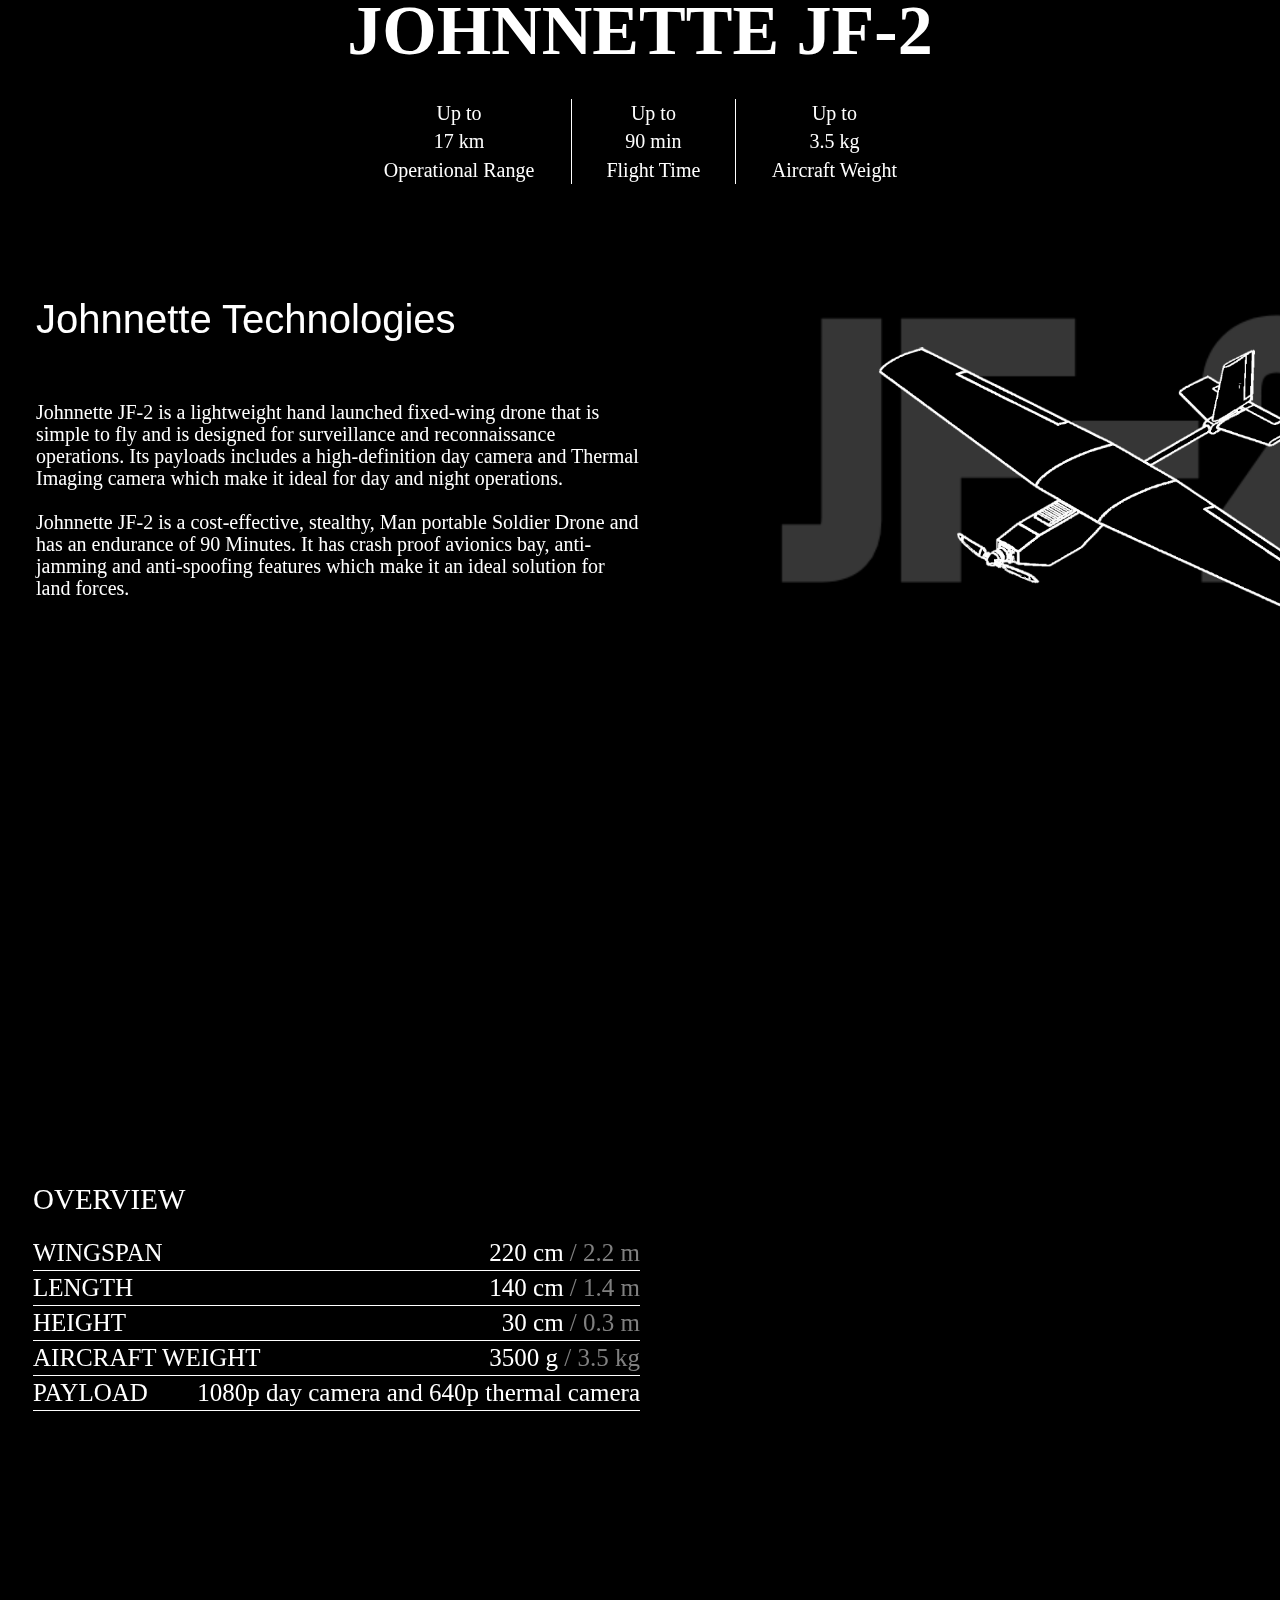
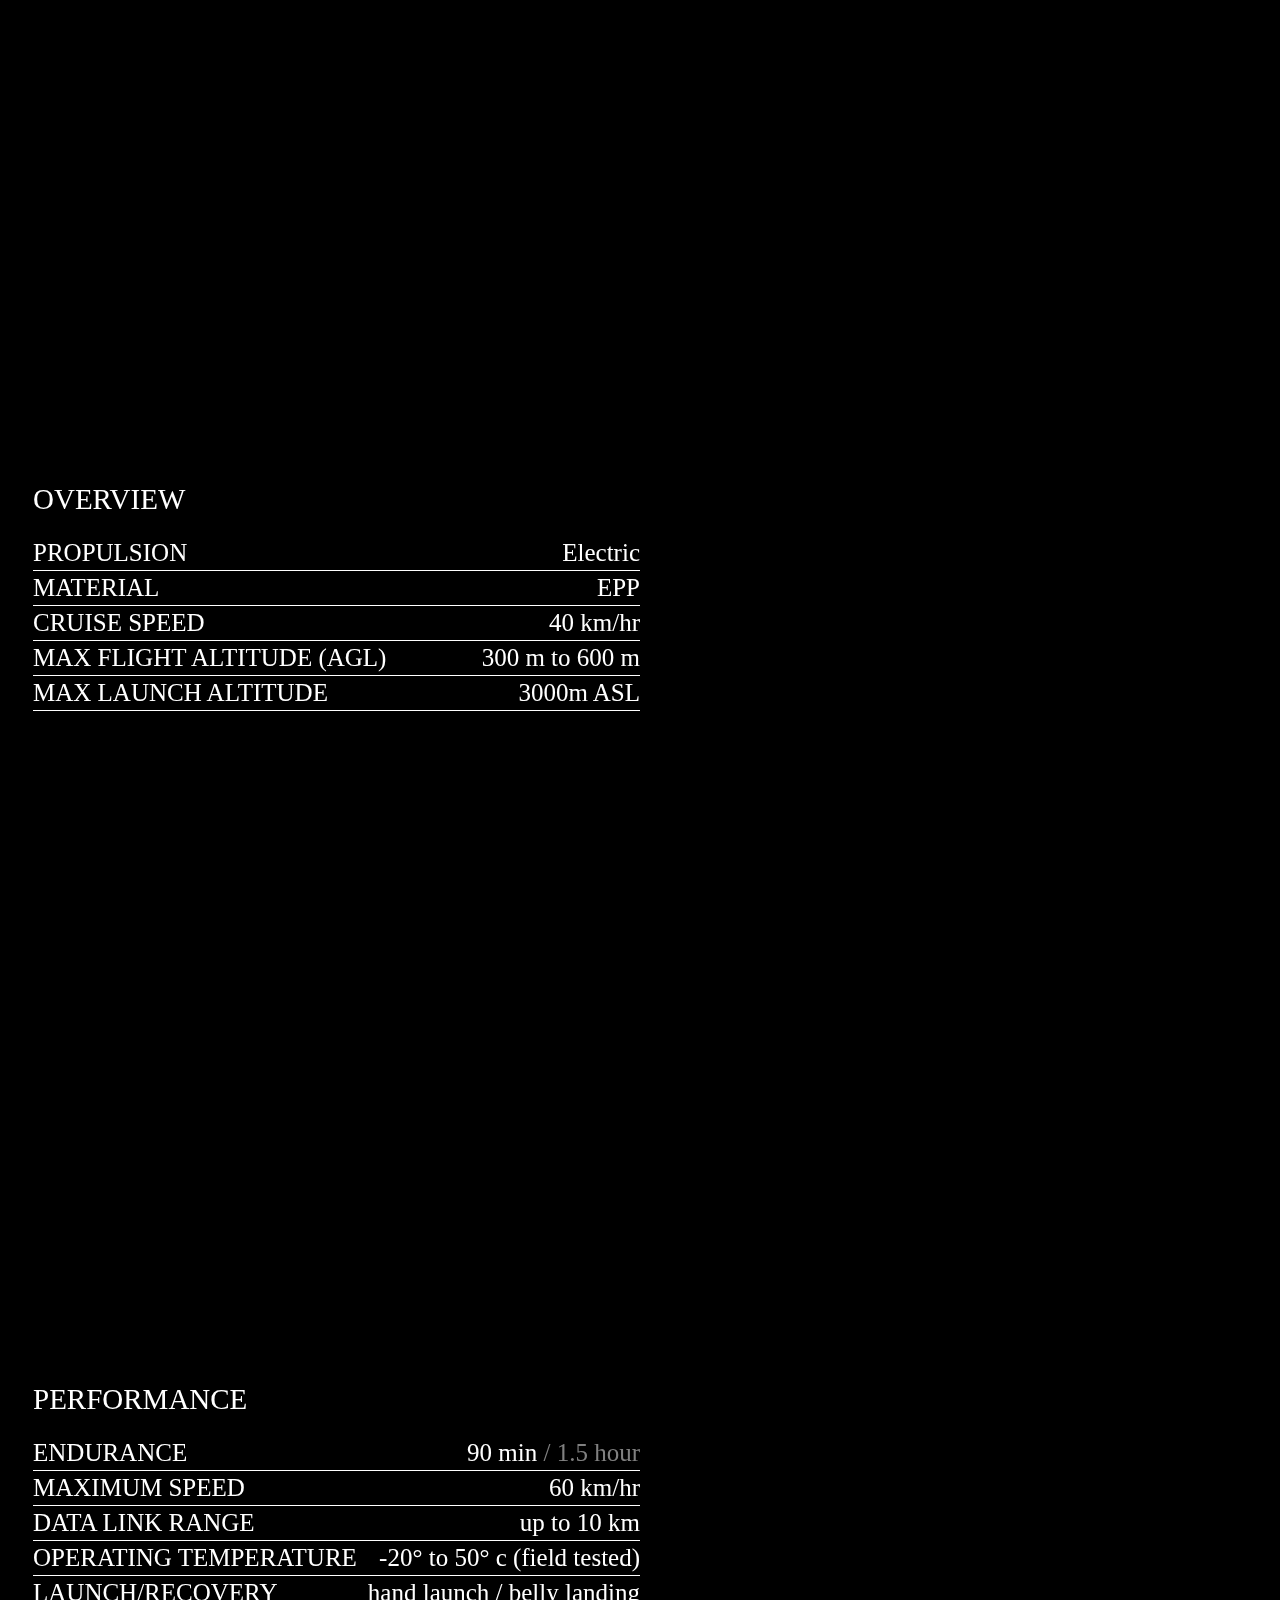
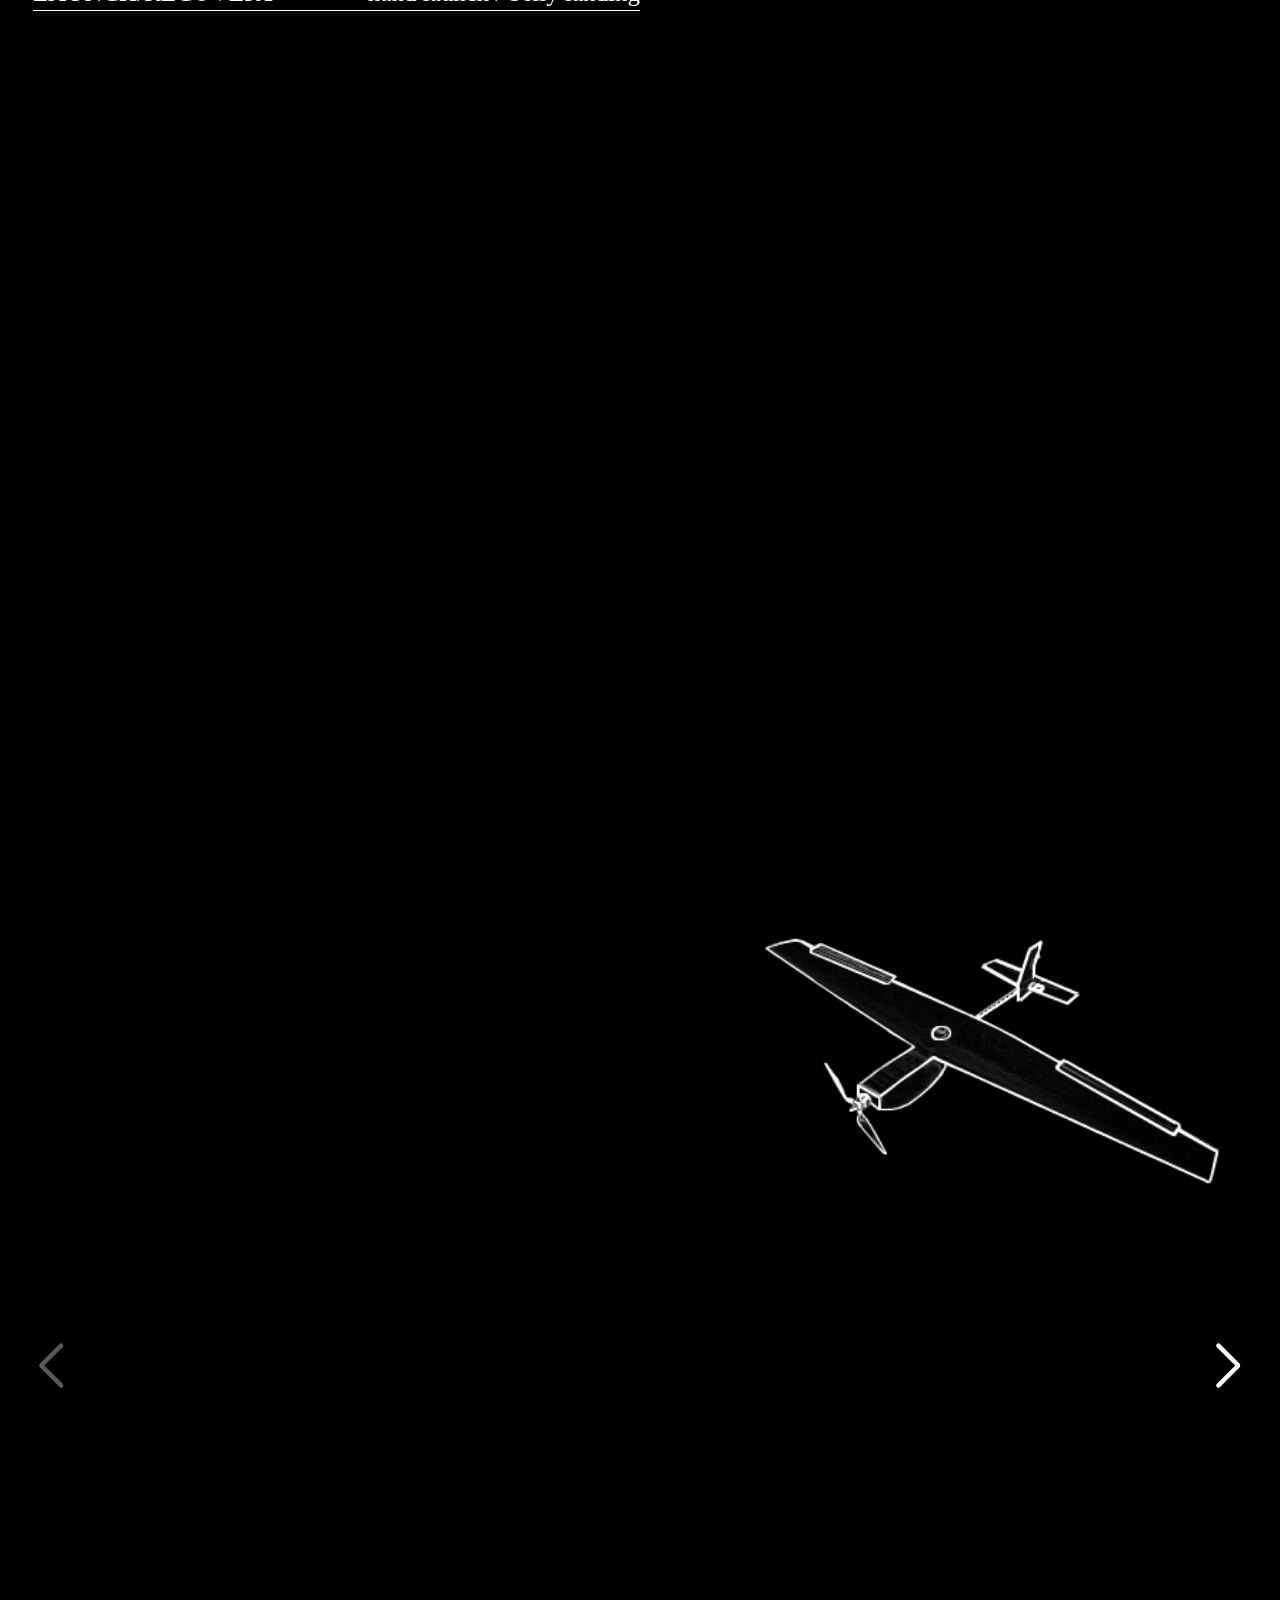
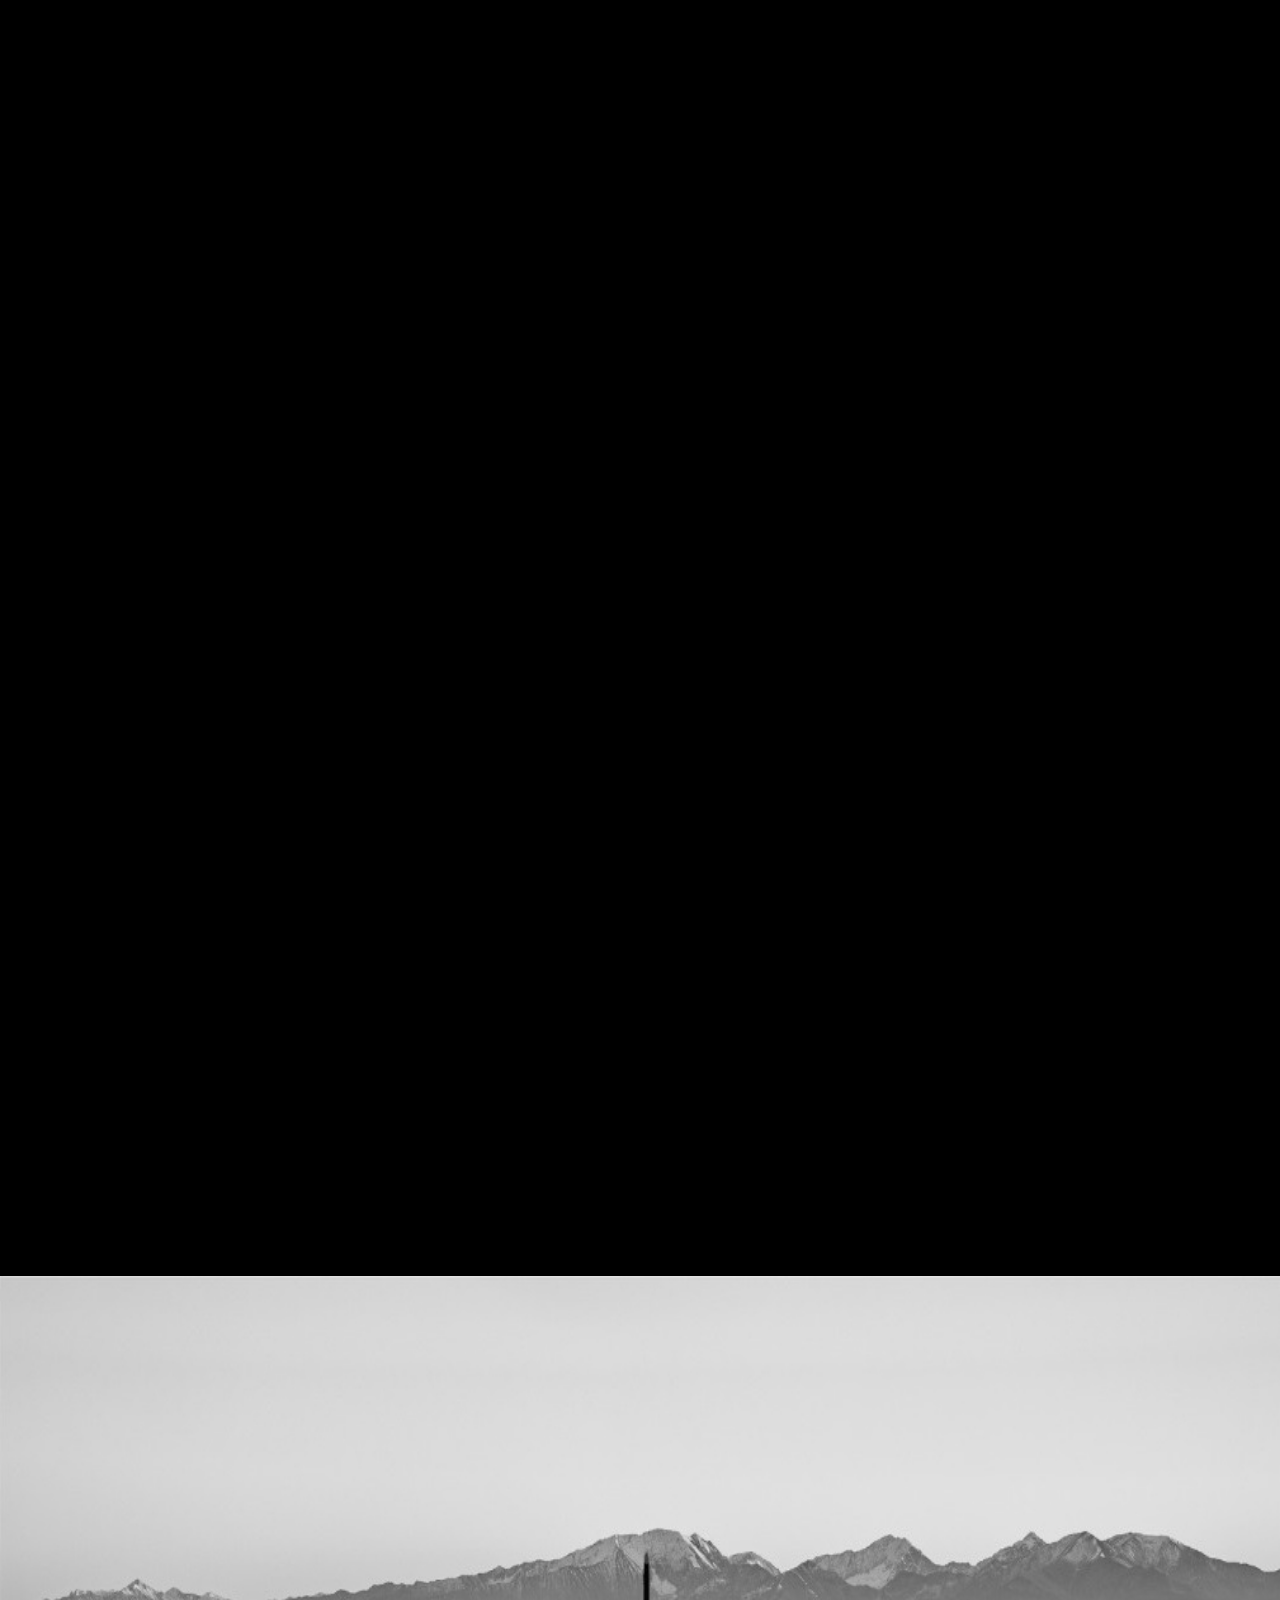
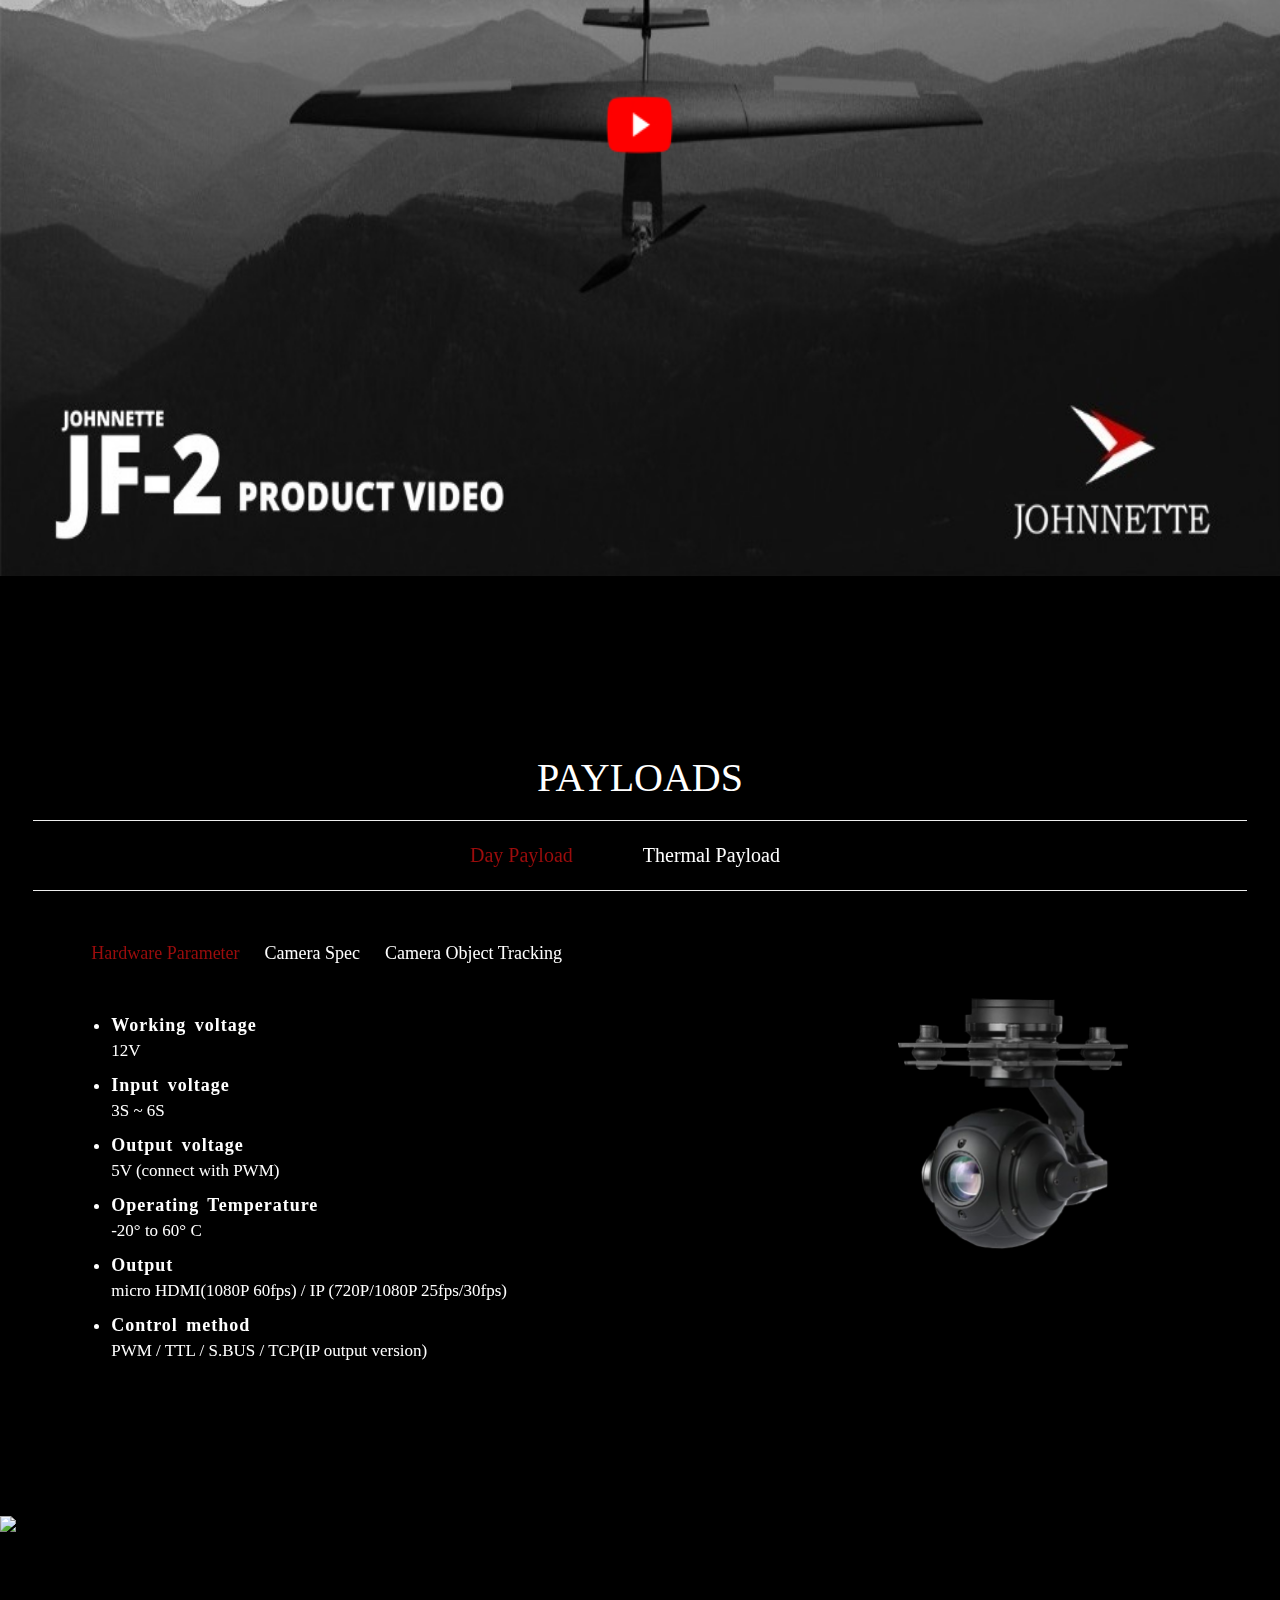
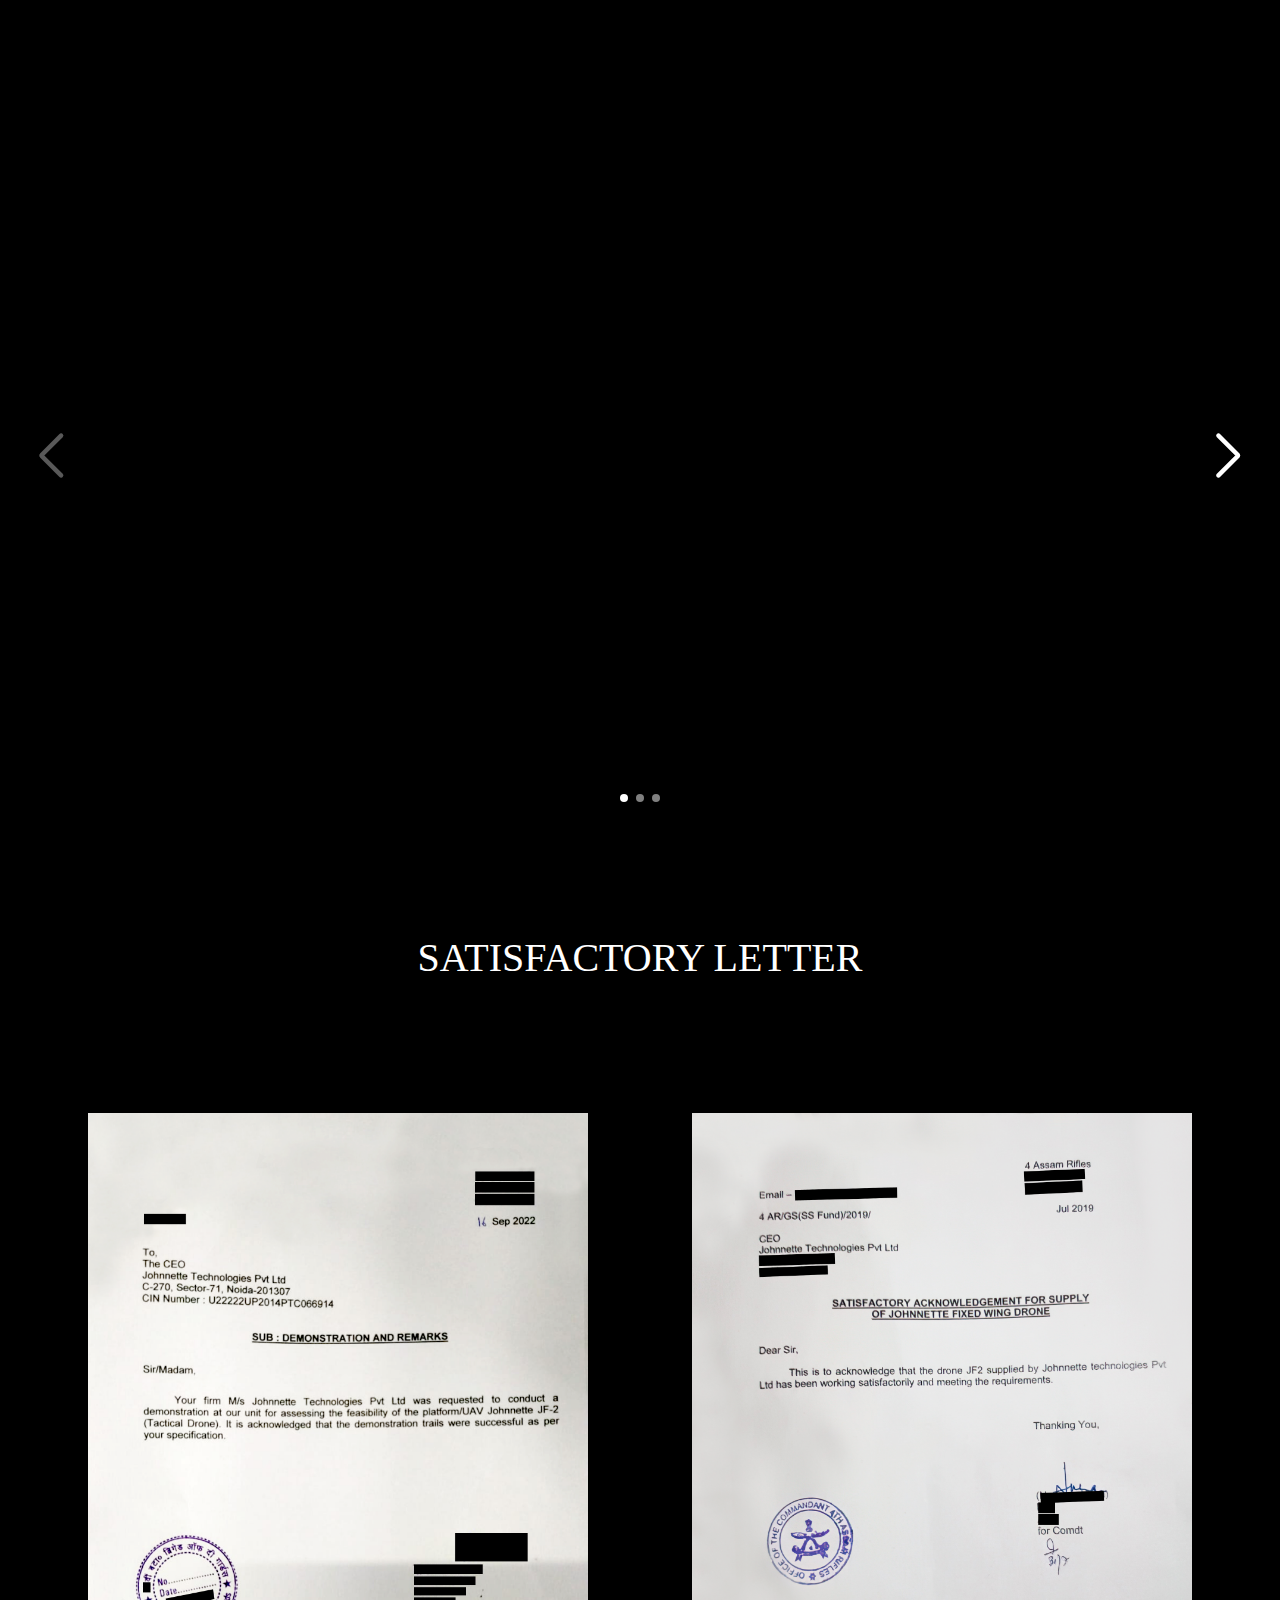
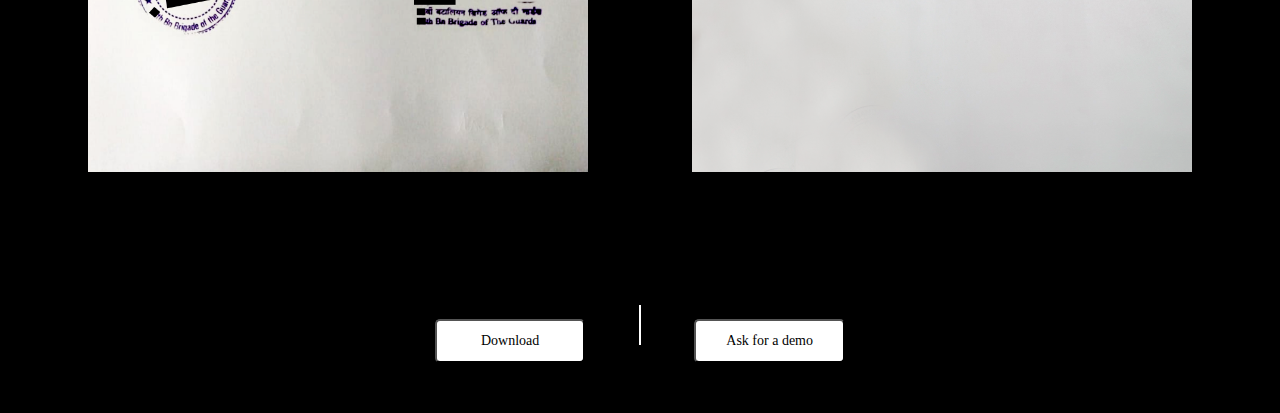
==== commit 007c63df: "Update index.html" ====
--- a/index.html
+++ b/index.html
@@ -487,7 +487,7 @@
                                                         Indigenous Content: &nbsp; 80%
                                                     </p>
                                                     <p style="display: list-item; list-style-type: disc;">
-                                                        Crashproof for Avionics and Payloads
+                                                        Crashproof for Avionics and s
                                                     </p>
                                                 </div>
                                             </table>
@@ -513,7 +513,7 @@
                 <div class="intro_holder">
                     <div>
                         <p>
-                            Johnnette JF-2 is a lightweight hand launched fixed-wing drone that is simple to fly and is designed for surveillance and reconnaissance operations. Its payloads includes a high-definition day camera and Thermal Imaging camera which make it ideal for
+                            Johnnette JF-2 is a lightweight hand launched fixed-wing drone that is simple to fly and is designed for surveillance and reconnaissance operations. Its s includes a high-definition day camera and Thermal Imaging camera which make it ideal for
                             day and night operations.
                         </p>
                         <br><br>
@@ -919,7 +919,7 @@
                                     <div class="payload_image" style="width: 100%; text-align: left;">
                                         <div style="max-width: 600px; text-align: center;">
                                             <!-- <img src="img/jf2/day-payload.png" width="100%" style="max-width: 230px;" class="img-fluid" alt=""> -->
-                                            <img src="/img/jf2/final/day-payload.png" width="100%" style="max-width: 230px;" class="img-fluid" alt="jf2 day-payload">
+                                            <img src="../img/jf2/final/day-payload.png" width="100%" style="max-width: 230px;" class="img-fluid" alt="jf2 day-payload">
                                         </div>
                                     </div>
                                 </div>
@@ -1016,7 +1016,7 @@
                                 <div class="col-md-6 payload_column2">
                                     <div class="payload_image" style="width: 100%; text-align: left;">
                                         <div style="max-width: 600px; text-align: center;">
-                                            <img src="/img/jf2/final/payload_jf2.png" width="100%" style="max-width: 230px;" class="img-fluid" alt="jf2 payload">
+                                            <img src="../img/jf2/final/payload_jf2.png" width="100%" style="max-width: 230px;" class="img-fluid" alt="jf2 payload">
                                         </div>
                                     </div>
                                 </div>
@@ -1672,4 +1672,4 @@
     </script>
 
 </body>
-</html>+</html>
--- a/css/jf2.css
+++ b/css/jf2.css
@@ -1266,8 +1266,7 @@
 }
 
 .head-roll {
-  border-bottom: 2px solid red;
-  width: 423px;
+  /* width: 423px; */
   margin: 0;
   position: fixed;
   top: 32vh;
@@ -1279,7 +1278,7 @@
 }
 
 .bgimg-1 {
-  background-image: url("/img/jf2/wireframe1.png");
+  background-image: url("../img/jf2/wireframe1.png");
   display: flex;
 }
 
@@ -1309,7 +1308,7 @@
 /******************************** bgimg-2 css starts **************************/
 
 .bgimg-2 {
-  background-image: url("/img/jf2/wireframe2.png");
+  background-image: url("../img/jf2/wireframe2.png");
   display: flex;
 }
 
@@ -1337,13 +1336,13 @@
 
 /********************************* bgimg-3 css  **************************/
 .bgimg-3 {
-  background-image: url("/img/jf2/wireframe3.png");
+  background-image: url("../img/jf2/wireframe3.png");
   display: flex;
 }
 
 /********************************* bgimg-4 css ends **************************/
 .bgimg-4 {
-  background-image: url("/img/jf2/render-final.png");
+  background-image: url("../img/jf2/render-final.png");
   display: flex;
 }
 
@@ -1357,7 +1356,7 @@
 
 @media only screen and (min-width: 1980px){
   .head-roll{
-    width: 750px;
+    /* width: 750px; */
     font-size: 70px;
     top: 29vh;
   }
@@ -1429,6 +1428,9 @@
   .h_slide3 .table_holder,
   .h_slide4 .table_holder {
     margin-top: 75px !important;
+  }
+  .property, .value{
+    font-size: 25px;
   }
 }
 
@@ -1451,9 +1453,9 @@
   }
 
   .head-roll {
+    /* width: 420px; */
     left: 36px;
     top: 33vh;
-    width: 420px;
   }
 
   .left1 {
@@ -1500,7 +1502,7 @@
   }
 
   .head-roll {
-    width: 385px;
+    /* width: 385px; */
     top: 28vh;
     font-size: 36px;
     left: 28px;
@@ -1575,24 +1577,24 @@
   }
 
   .bgimg-1 {
-    background-image: url("/img/jf2/mobile_1.png");
+    background-image: url("../img/jf2/mobile_1.png");
   }
 
   .bgimg-2 {
-    background-image: url("/img/jf2/mobile_2.png");
+    background-image: url("../img/jf2/mobile_2.png");
   }
 
   .bgimg-3 {
-    background-image: url("/img/jf2/mobile_3.png");
+    background-image: url("../img/jf2/mobile_3.png");
   }
 
   .bgimg-4 {
-    background-image: url("/img/jf2/mobile_4.png");
+    background-image: url("../img/jf2/mobile_4.png");
   }
 
   .head-roll {
+    /* width: 620px; */
     top: 41vh;
-    width: 620px;
     font-size: 58px;
   }
 
@@ -1666,7 +1668,7 @@
 /* ***************** 820px Start iPad Air **********************************/
 @media only screen and (max-width: 820px) {
   .head-roll {
-    width: 500px;
+    /* width: 500px; */
     font-size: 47px;
     top: 41vh;
   }
@@ -1710,17 +1712,17 @@
 /**************************** for 768px start iPad Mini ********************************/
 @media only screen and (max-width: 768px) {
   .head-roll {
+    /* width: 66%; */
     left: 18px;
-    width: 500px;
     font-size: 47px;
-    top: 47vh;
+    top: 41vh;
   }
 
 
   .left1 {
     width: 98%;
     padding-left: 18px;
-    top: 165px;
+    top: 138px;
   }
 
   .left2,
@@ -1733,15 +1735,16 @@
   .right {
     width: 1%;
   }
-
+  
   .johnnette-text1 {
     width: 100%;
     font-size: 25px;
   }
-
+  
   .table_1 .table_holder,
   .table_2 .table_holder {
-    margin-top: 168px !important;
+    margin-top: 122px !important;
+    background-color: black;
   }
 
   .trow {
@@ -1753,21 +1756,21 @@
 
 @media screen and (max-width: 540px) {
   .left1 {
-    top: 118px;
+    top: 100px;
   }
 
   .head-roll {
+    /* width: 61%; */
     left: 18px;
-    width: 324px;
     font-size: 30px;
-    top: 42vh;
+    top: 41vh;
   }
 
 
   .johnnette-text1 {
     width: 100%;
-    font-size: 22px;
-    line-height: 20px;
+    font-size: 21px;
+    line-height: 22px;
   }
 
   .trow {
@@ -1841,8 +1844,10 @@
   }
 
   .head-roll {
+    /* width: 69%; */
     left: 8px;
-    top: 40vh;
+    top: 41vh;
+    font-size: 27px;
   }
   .trow{
     height: 44px;
@@ -1878,9 +1883,9 @@
   }
 
   .head-roll {
-    width: 268px;
+    /* width: 64%; */
     top: 42vh;
-    font-size: 25px;
+    font-size: 24px;
     left: 9px;
   }
 
@@ -1970,10 +1975,11 @@
   }
 }
 
-/********************************** 393px **********************************/
+/********************************** 393px Iphone 12Pro **********************************/
 @media screen and (max-width: 393px) {
   .head-roll {
-    top: 42vh;
+    /* width: 68%; */
+    top: 35vh;
   }
 
   .left1 {
@@ -1981,7 +1987,7 @@
   }
 
   .trow {
-    height: 40px;
+    height: 45px;
   }
   .property, .value{
     font-size: 16px;
@@ -1989,7 +1995,7 @@
 
   .table_1 .table_holder,
   .table_2 .table_holder {
-    margin-top: 121px !important;
+    margin-top: 65px !important;
   }
   .applications {
     font-size: 21px;
@@ -2004,7 +2010,7 @@
   }
 
   .head-roll {
-    width: 242px;
+    /* width: 67%; */
     top: 48vh;
     font-size: 23px;
   }
@@ -2061,6 +2067,7 @@
 /********************************** Samsung Galaxy S8+ 360px **********************************/
 @media screen and (max-width: 360px) {
   .head-roll {
+    /* width: 70%; */
     top: 50vh;
   }
 
@@ -2075,7 +2082,7 @@
 
   .table_1 .table_holder,
   .table_2 .table_holder {
-    margin-top: 170px !important;
+    margin-top: 163px !important;
   }
 
   .table_1 .column1 .th h3,
@@ -2085,7 +2092,7 @@
   }
 
   .trow {
-    height: 32px;
+    height: 38px;
   }
 
   .h_slide4 .column1,
@@ -2115,9 +2122,9 @@
   }
 
   .head-roll {
-    width: 204px;
+    /* width: 72%; */
     font-size: 19px;
-    top: 47vh;
+    top: 43vh;
   }
 
   .right {
@@ -2125,7 +2132,7 @@
   }
 
   .left1 {
-    top: 104px;
+    top: 87px;
     width: 85%;
   }
 
@@ -2141,21 +2148,21 @@
   }
 
   .trow {
-    height: 31px;
+    height: 34px;
   }
 
   .property,
   .value {
-    font-size: 12.5px;
+    font-size: 11.5px;
   }
 
   .table_1 .table_holder,
   .table_2 .table_holder {
-    margin-top: 119px !important;
+    margin-top: 100px !important;
   }
 
   .download_button button {
-    padding: 5px 15px;
+    padding: 5px 15px !important;
   }
 
 }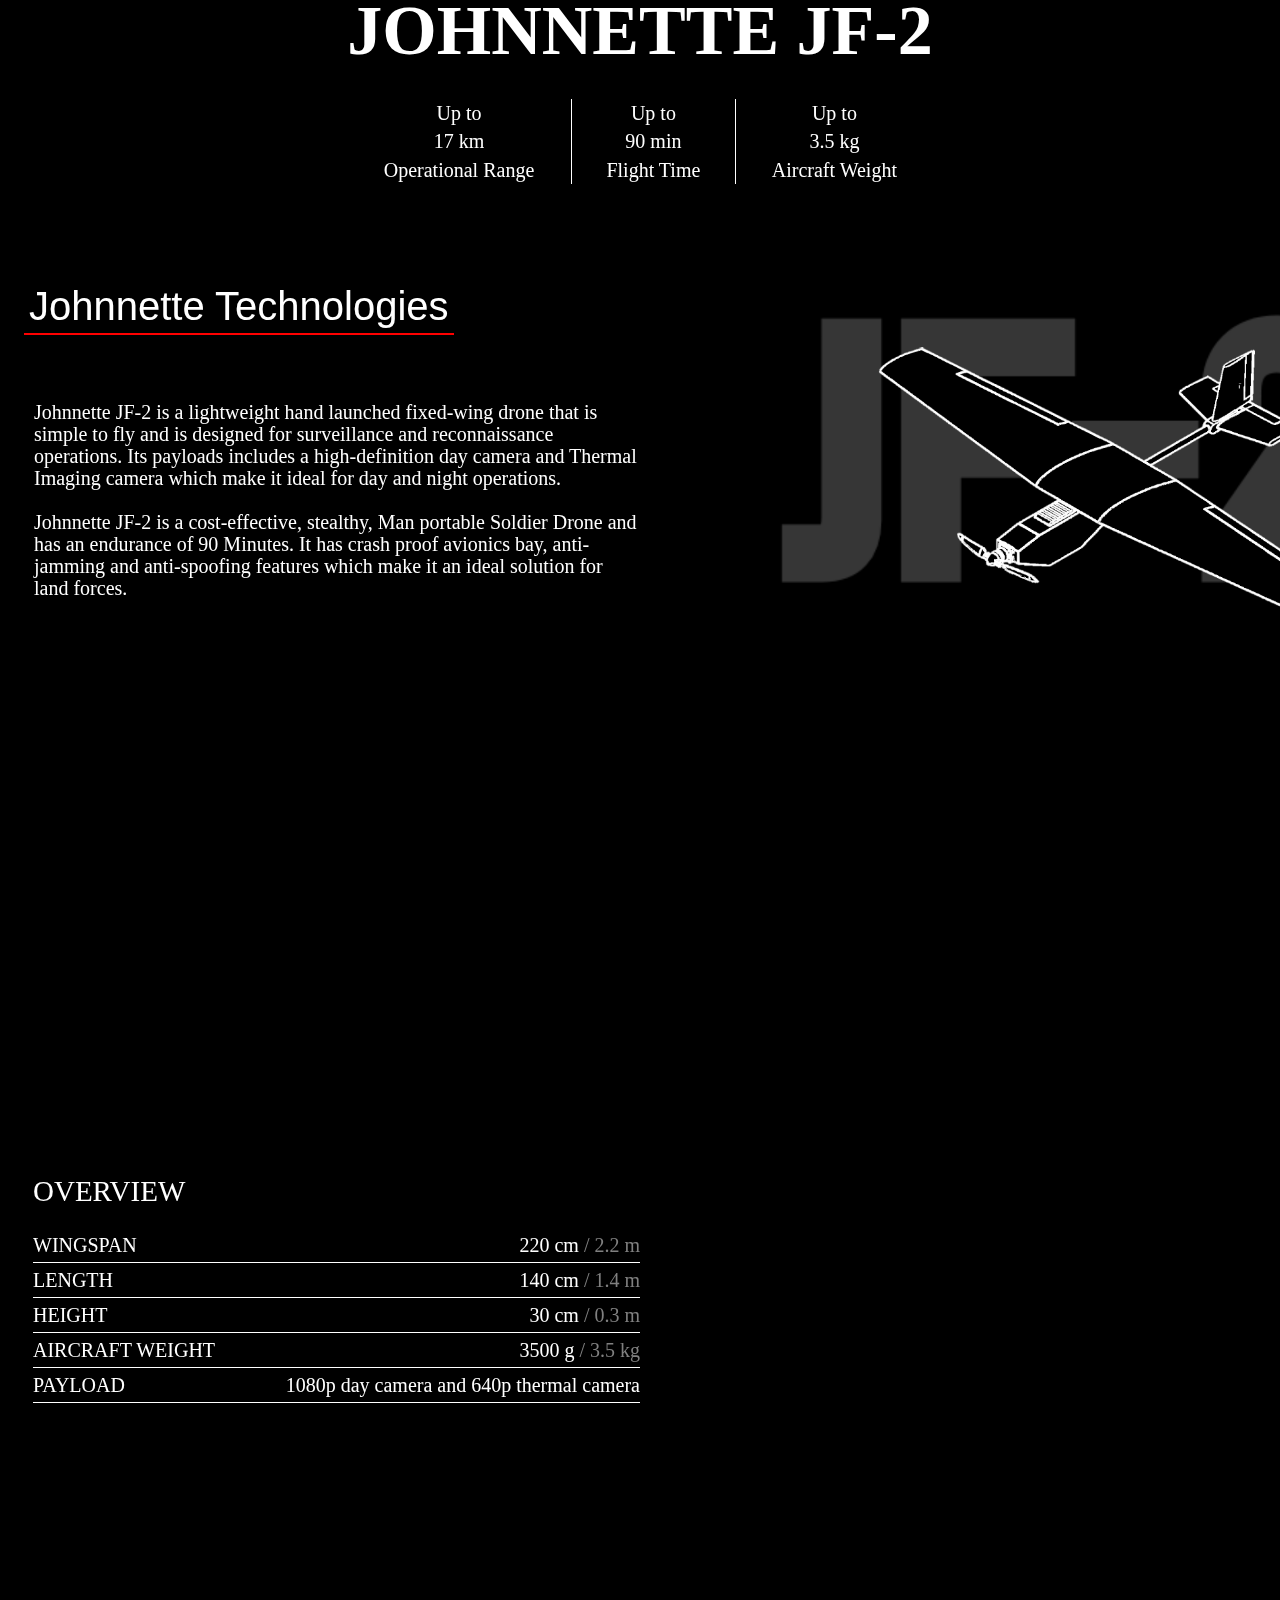
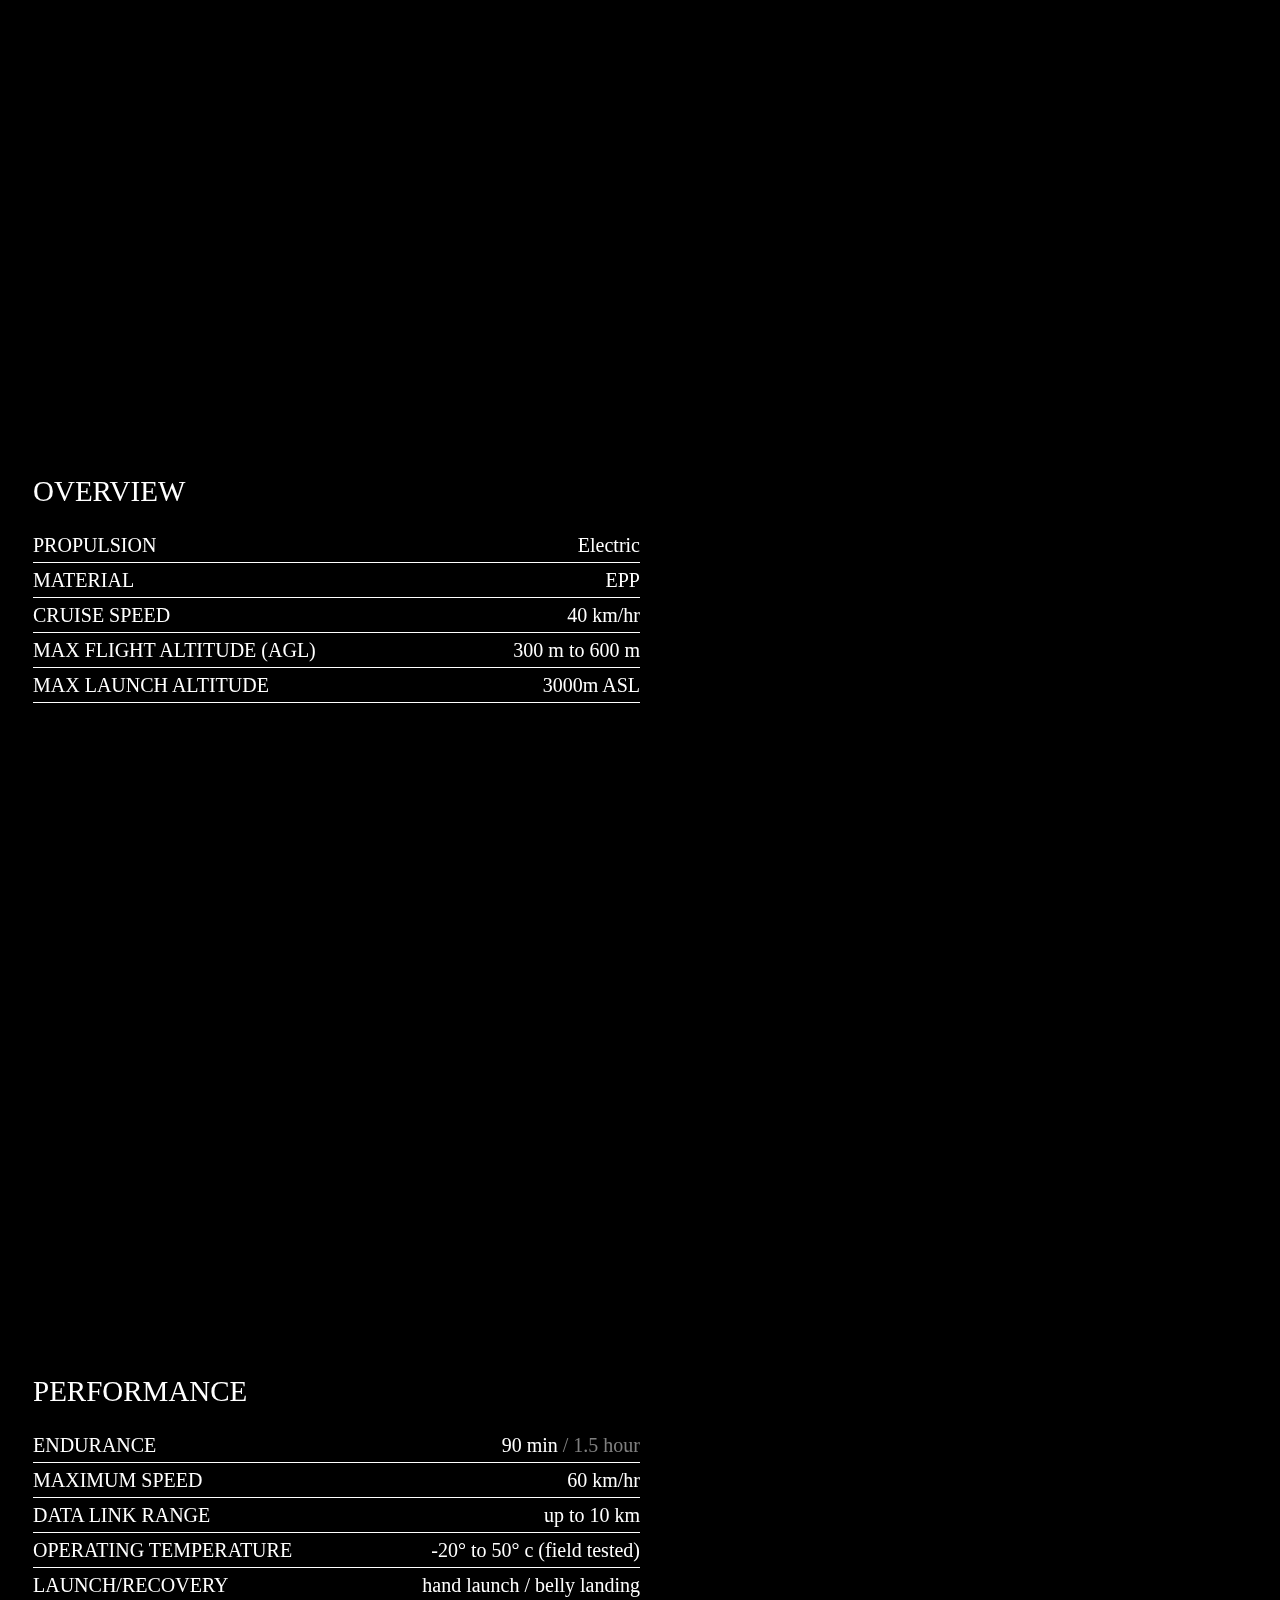
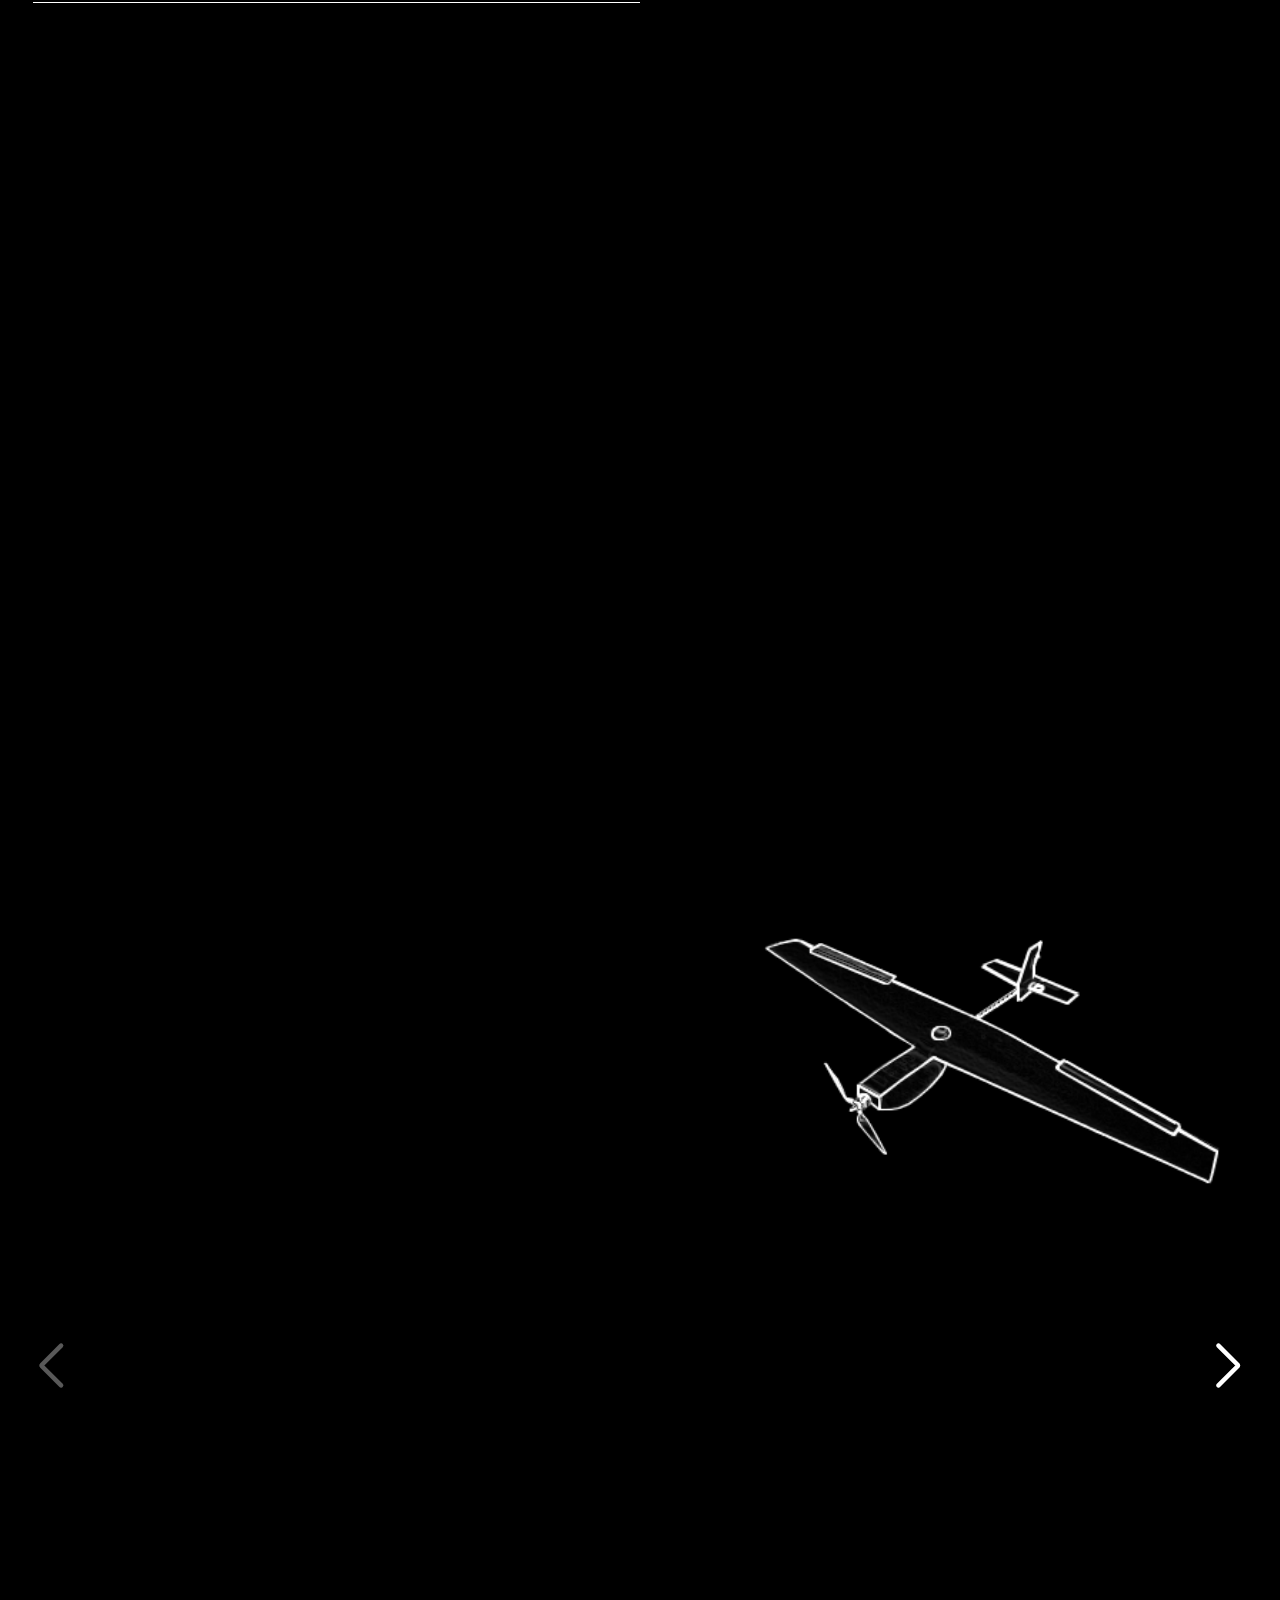
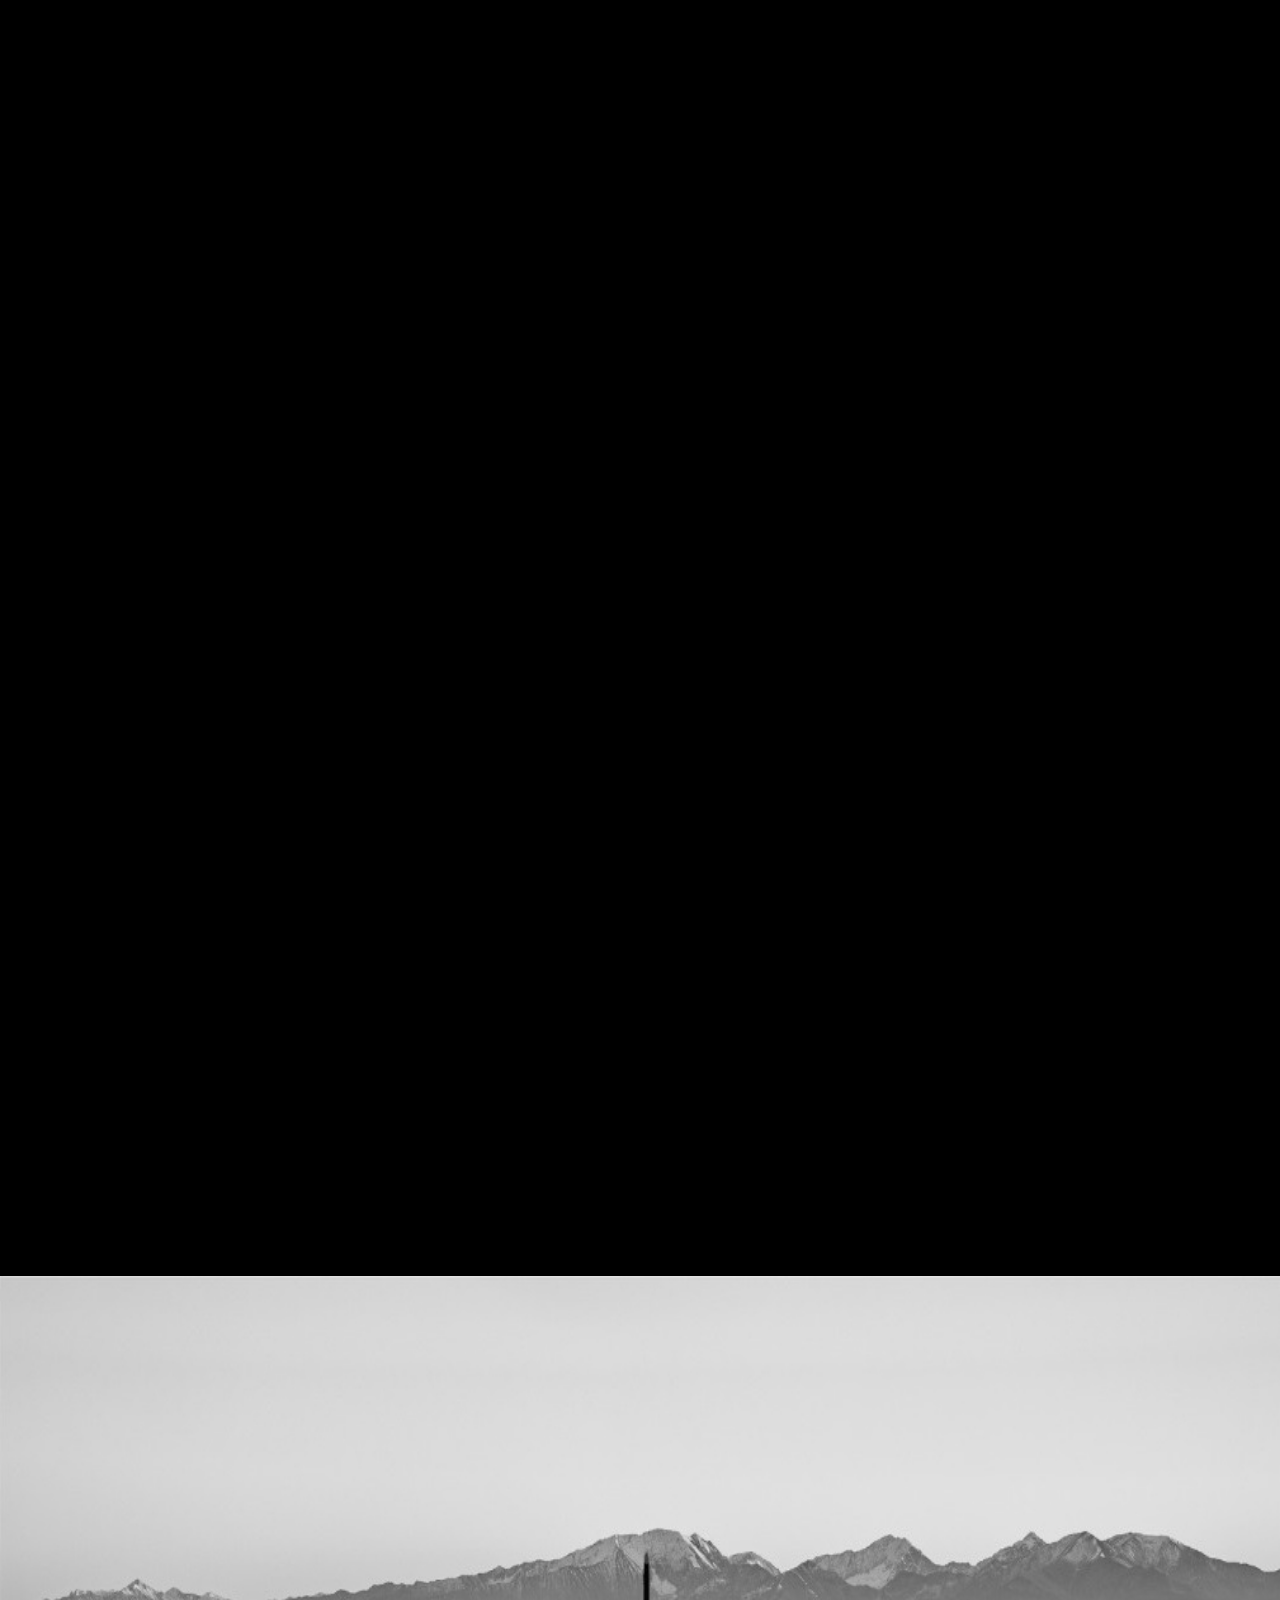
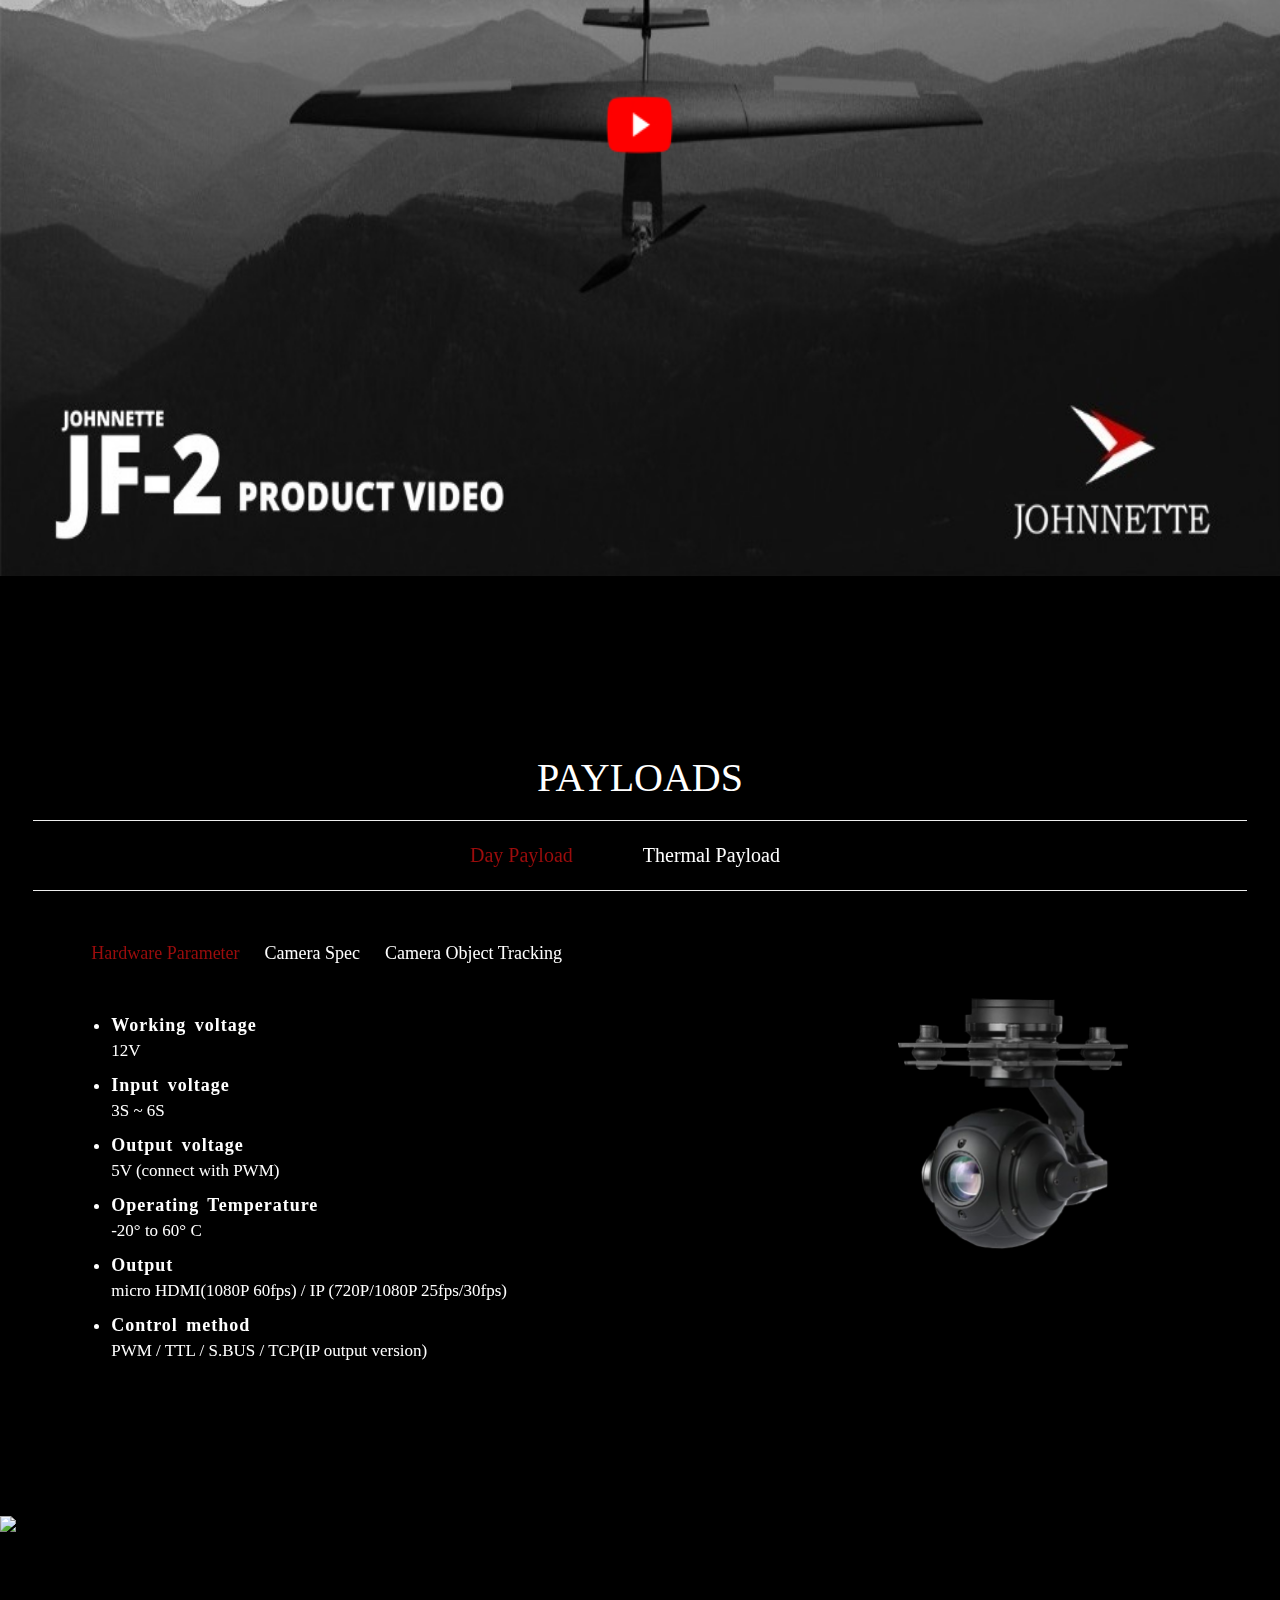
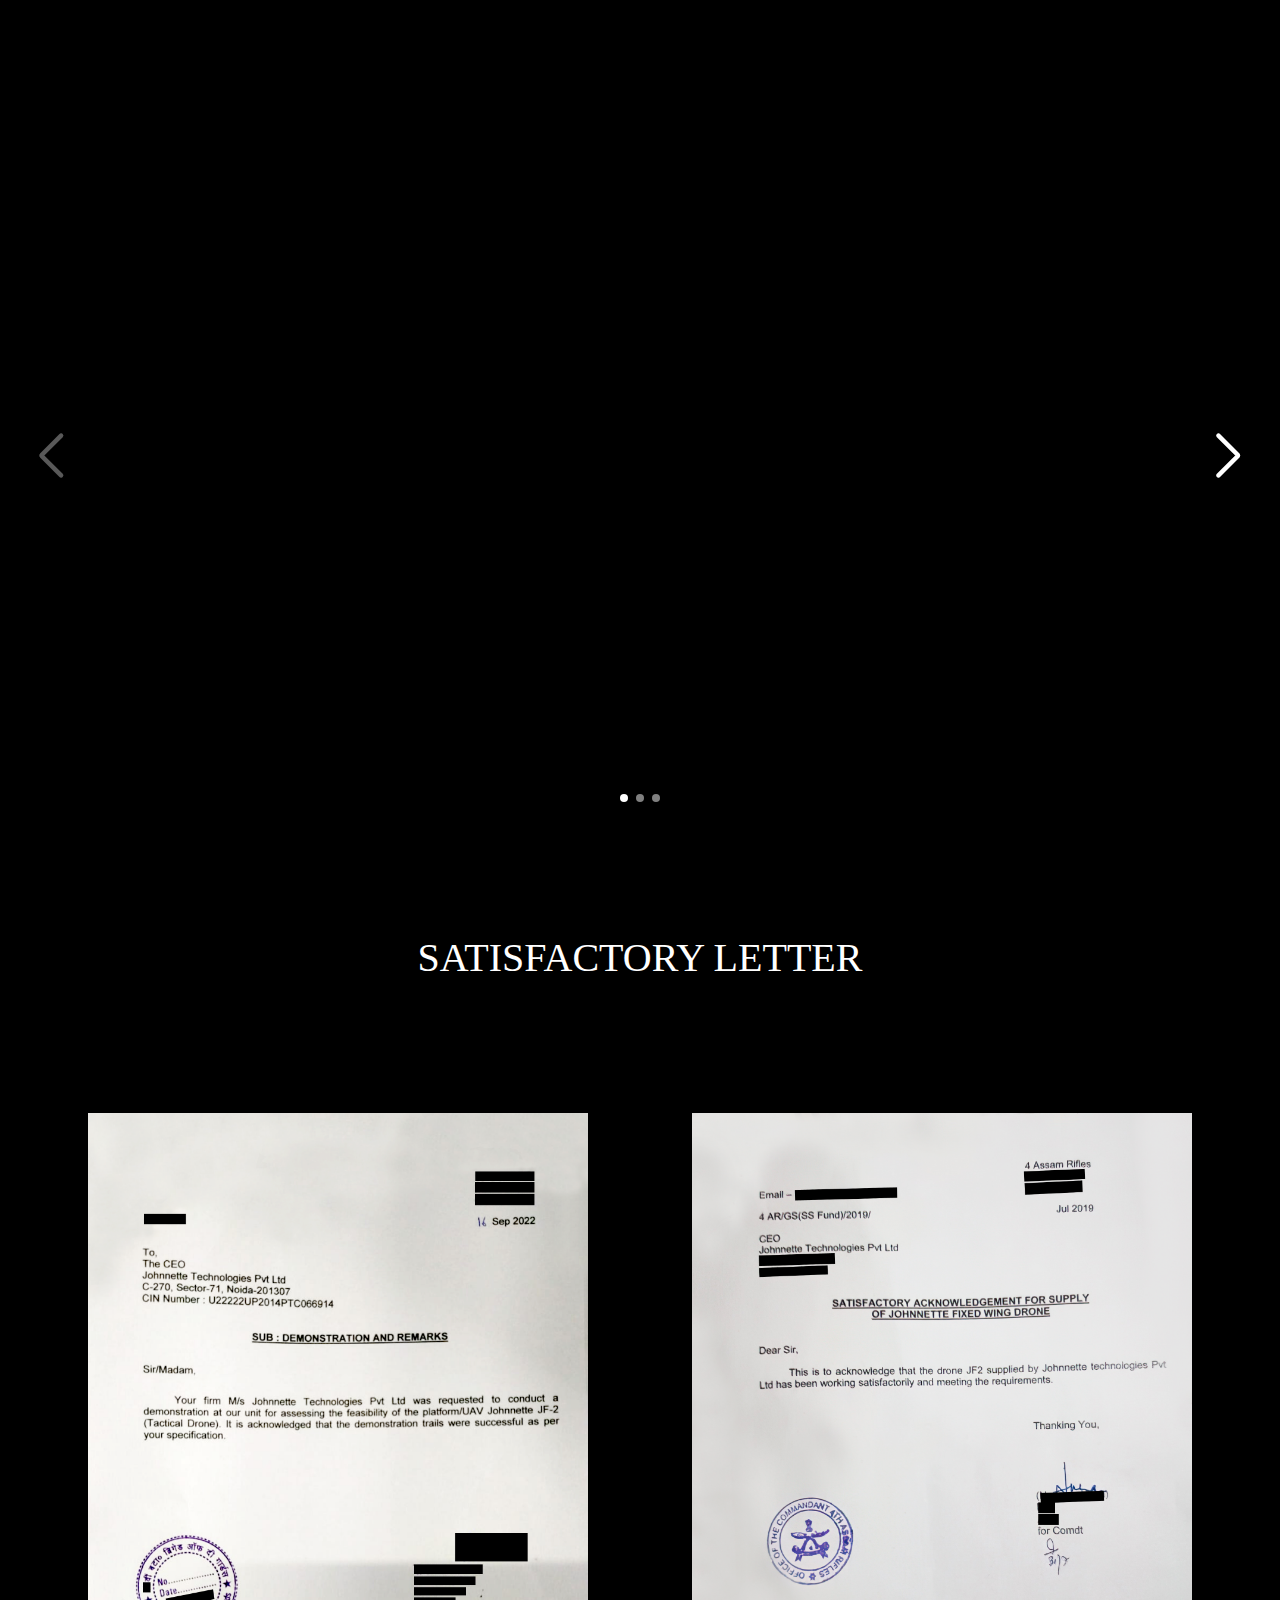
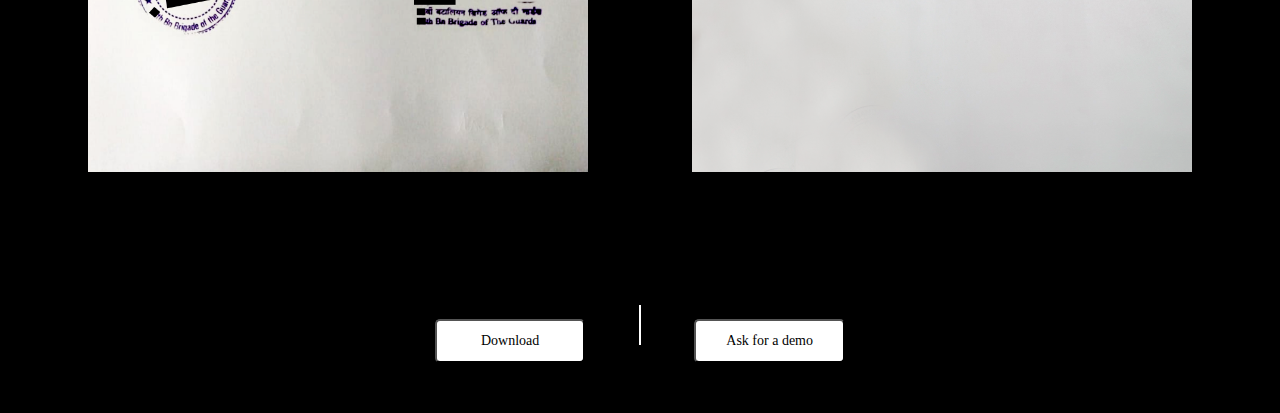
==== commit 06a3ec5e: "Update index.html" ====
--- a/index.html
+++ b/index.html
@@ -919,7 +919,7 @@
                                     <div class="payload_image" style="width: 100%; text-align: left;">
                                         <div style="max-width: 600px; text-align: center;">
                                             <!-- <img src="img/jf2/day-payload.png" width="100%" style="max-width: 230px;" class="img-fluid" alt=""> -->
-                                            <img src="../img/jf2/final/day-payload.png" width="100%" style="max-width: 230px;" class="img-fluid" alt="jf2 day-payload">
+                                            <img src="img/jf2/final/day-payload.png" width="100%" style="max-width: 230px;" class="img-fluid" alt="jf2 day-payload">
                                         </div>
                                     </div>
                                 </div>
@@ -1016,7 +1016,7 @@
                                 <div class="col-md-6 payload_column2">
                                     <div class="payload_image" style="width: 100%; text-align: left;">
                                         <div style="max-width: 600px; text-align: center;">
-                                            <img src="../img/jf2/final/payload_jf2.png" width="100%" style="max-width: 230px;" class="img-fluid" alt="jf2 payload">
+                                            <img src="img/jf2/final/payload_jf2.png" width="100%" style="max-width: 230px;" class="img-fluid" alt="jf2 payload">
                                         </div>
                                     </div>
                                 </div>
--- a/css/jf2.css
+++ b/css/jf2.css
@@ -1199,7 +1199,6 @@
   
   .h_slide3 .column1 {
     padding-right: 0px;
-    /* padding-left: 100px; */
   }
 
   .table_1 .th,
@@ -1270,11 +1269,14 @@
   margin: 0;
   position: fixed;
   top: 32vh;
-  left: 53px;
+  left: 42px;
   font-family: "Oswald", sans-serif;
   z-index: 50;
   color: white;
   font-size: 40px;
+  display: inline-block;
+  border-bottom: 2px solid #ff0000; /* You can customize the border color and thickness */
+  padding: 5px;
 }
 
 .bgimg-1 {
@@ -1394,7 +1396,8 @@
 /* ******************* 1980px start *******************/
 @media only screen and (max-width: 1980px) {
   .left1 {
-    top: 5px;
+    top: 10px;
+    padding-left: 48px;
   }
 
   .left2,
@@ -1409,6 +1412,7 @@
 
   .head-roll {
     top: 32vh;
+    left: 38px;
   }
 
   .johnnette-text1 {
@@ -1427,10 +1431,34 @@
   .table_2 .table_holder,
   .h_slide3 .table_holder,
   .h_slide4 .table_holder {
-    margin-top: 75px !important;
+    margin-top: 90px !important;
   }
   .property, .value{
     font-size: 25px;
+  }
+}
+/* ********************* */
+@media screen and (min-width: 1281px) and (max-width: 1500px) {
+  .head-roll{
+    top: 29vh;
+    left: 40px;
+  }
+  .table_1 .table_holder,
+  .table_2 .table_holder,
+  .h_slide3 .table_holder,
+  .h_slide4 .table_holder {
+    margin-top: 48px !important;
+  }
+  .johnnette-text1{
+    width: 99%;
+  }
+
+  .left1{
+    top: 50px;
+  }
+
+  .property, .value{
+    font-size: 20px;
   }
 }
 
@@ -1453,14 +1481,13 @@
   }
 
   .head-roll {
-    /* width: 420px; */
-    left: 36px;
-    top: 33vh;
+    left: 24px;
+    top: 31vh;
   }
 
   .left1 {
     width: 62%;
-    padding-left: 36px;
+    padding-left: 34px;
     top: 50px;
   }
 
@@ -1481,11 +1508,14 @@
   .table_2 .table_holder,
   .h_slide3 .table_holder,
   .h_slide4 .table_holder {
-    margin-top: 78px !important;
+    margin-top: 70px !important;
   }
 
   .trow {
     height: 35px;
+  }
+  .property, .value{
+    font-size: 20px;
   }
 
   .johnnette-text1 {
@@ -1502,10 +1532,9 @@
   }
 
   .head-roll {
-    /* width: 385px; */
-    top: 28vh;
+    top: 25vh;
     font-size: 36px;
-    left: 28px;
+    left: 16px;
   }
 
   .johnnette-text1 {
@@ -1524,7 +1553,7 @@
   .left1 {
     width: 65%;
     padding-left: 28px;
-    top: 30px;
+    top: 15px;
   }
 
   .right {
@@ -1548,15 +1577,18 @@
   .table_2 .table_holder,
   .h_slide3 .table_holder,
   .h_slide4 .table_holder {
-    margin-top: 30px !important;
+    margin-top: 20px !important;
   }
 
   .mediaquery-table {
     padding-left: 20px !important;
   }
+  .property, .value{
+    font-size: 18px;
+  }
 
   .trow {
-    height: 30px;
+    height: 35px;
   }
 }
 
@@ -1594,13 +1626,15 @@
 
   .head-roll {
     /* width: 620px; */
-    top: 41vh;
+    top: 39vh;
     font-size: 58px;
+    border-bottom: 3px solid #ff0000;
+    left: 13px;
   }
 
   .left1 {
     width: 95%;
-    top: 208px;
+    top: 143px;
   }
 
   .right {
@@ -1609,8 +1643,8 @@
 
   .johnnette-text1 {
     width: 100%;
-    font-size: 38px;
-    line-height: 37px;
+    font-size: 29px;
+    line-height: 35px;
   }
 
   .left2,
@@ -1633,7 +1667,7 @@
 
   .table_1 .table_holder,
   .table_2 .table_holder {
-    margin-top: 156px !important;
+    margin-top: 140px !important;
   }
 
   .property,
@@ -1671,16 +1705,17 @@
     /* width: 500px; */
     font-size: 47px;
     top: 41vh;
+    left: 15px;
   }
   
   .table_1 .table_holder,
   .table_2 .table_holder {
-    margin-top: 125px !important;
+    margin-top: 130px !important;
   }
 
   .left1 {
     width: 95%;
-    top: 10vh;
+    top: 11vh;
   }
 
   .johnnette-text1 {
@@ -1721,15 +1756,15 @@
 
   .left1 {
     width: 98%;
-    padding-left: 18px;
-    top: 138px;
+    padding-left: 30px;
+    top: 140px;
   }
 
   .left2,
   .left3,
   .left4 {
     width: 97%;
-    padding-left: 18px;
+    padding-left: 30px;
   }
 
   .right {
@@ -1743,8 +1778,11 @@
   
   .table_1 .table_holder,
   .table_2 .table_holder {
-    margin-top: 122px !important;
+    margin-top: 115px !important;
     background-color: black;
+  }
+  .property, .value{
+    font-size: 25px;
   }
 
   .trow {
@@ -1756,12 +1794,11 @@
 
 @media screen and (max-width: 540px) {
   .left1 {
-    top: 100px;
+    top: 113px;
   }
 
   .head-roll {
-    /* width: 61%; */
-    left: 18px;
+    left: 21px;
     font-size: 30px;
     top: 41vh;
   }
@@ -1770,7 +1807,7 @@
   .johnnette-text1 {
     width: 100%;
     font-size: 21px;
-    line-height: 22px;
+    line-height: 20px;
   }
 
   .trow {
@@ -1793,7 +1830,7 @@
 
   .property,
   .value {
-    font-size: 20px;
+    font-size: 18px;
   }
 
   .table_1 .th,
@@ -1805,7 +1842,7 @@
 
   .table_1 .table_holder,
   .table_2 .table_holder {
-    margin-top: 122px !important;
+    margin-top: 115px !important;
   }
 
   .table_1 .column1,
@@ -1839,34 +1876,36 @@
   }
 
   .left1 {
-    top: 105px;
+    top: 80px;
     padding-left: 8px;
   }
 
   .head-roll {
-    /* width: 69%; */
     left: 8px;
-    top: 41vh;
+    top: 39vh;
     font-size: 27px;
   }
-  .trow{
-    height: 44px;
-  }
-
+  
   .johnnette-text1 {
     line-height: 20px;
     font-size: 18px;
   }
-
+  
   .left2,
   .left3,
   .left4 {
     padding-left: 8px;
   }
-
+  
+  .property, .value{
+    font-size: 17px;
+  }
+  .trow{
+    height: 44px;
+  }
   .table_1 .table_holder,
   .table_2 .table_holder {
-    margin-top: 125px !important;
+    margin-top: 110px !important;
   }
 }
 
@@ -1884,15 +1923,15 @@
 
   .head-roll {
     /* width: 64%; */
-    top: 42vh;
+    top: 41vh;
     font-size: 24px;
-    left: 9px;
+    left: 7px;
   }
 
   .left1 {
     width: 90%;
     padding-left: 10px;
-    top: 95px;
+    top: 100px;
   }
 
   .johnnette-text1 {
@@ -1907,7 +1946,7 @@
     padding-top: 0px;
     width: 94%;
     height: 113%;
-    padding-left: 11px;
+    padding-left: 20px;
   }
 
   .table_1 .th,
@@ -1971,7 +2010,7 @@
 
   .table_1 .table_holder,
   .table_2 .table_holder {
-    margin-top: 127px !important;
+    margin-top: 125px !important;
   }
 }
 
@@ -1983,7 +2022,7 @@
   }
 
   .left1 {
-    top: 42px;
+    top: 55px;
   }
 
   .trow {
@@ -1995,7 +2034,7 @@
 
   .table_1 .table_holder,
   .table_2 .table_holder {
-    margin-top: 65px !important;
+    margin-top: 68px !important;
   }
   .applications {
     font-size: 21px;
@@ -2011,7 +2050,8 @@
 
   .head-roll {
     /* width: 67%; */
-    top: 48vh;
+    top: 46vh;
+    left: 5px;
     font-size: 23px;
   }
 
@@ -2024,12 +2064,13 @@
 
   .left1 {
     top: 135px;
+    left: 2px;
   }
 
   .left2,
   .left3,
   .left4 {
-    padding-left: 13px;
+    padding-left: 19px;
   }
 
   .johnnette-text1 {
@@ -2055,7 +2096,7 @@
   }
 
   .trow {
-    height:31px;
+    height: 35px;
   }
 
   .property,
@@ -2068,11 +2109,11 @@
 @media screen and (max-width: 360px) {
   .head-roll {
     /* width: 70%; */
-    top: 50vh;
+    top: 49vh;
   }
 
   .left1 {
-    top: 150px;
+    top: 152px;
   }
 
   .johnnette-text1 {
@@ -2080,9 +2121,13 @@
     line-height: 15px;
   }
 
+  .left2, .left3, .left4{
+    padding-left: 18px;
+  }
+
   .table_1 .table_holder,
   .table_2 .table_holder {
-    margin-top: 163px !important;
+    margin-top: 170px !important;
   }
 
   .table_1 .column1 .th h3,
@@ -2122,9 +2167,8 @@
   }
 
   .head-roll {
-    /* width: 72%; */
     font-size: 19px;
-    top: 43vh;
+    top: 42vh;
   }
 
   .right {
@@ -2132,7 +2176,7 @@
   }
 
   .left1 {
-    top: 87px;
+    top: 90px;
     width: 85%;
   }
 
@@ -2145,10 +2189,11 @@
   .left3,
   .left4 {
     width: 90%;
+    padding-left: 15px;
   }
 
   .trow {
-    height: 34px;
+    height: 30px;
   }
 
   .property,
@@ -2158,7 +2203,7 @@
 
   .table_1 .table_holder,
   .table_2 .table_holder {
-    margin-top: 100px !important;
+    margin-top: 105px !important;
   }
 
   .download_button button {
